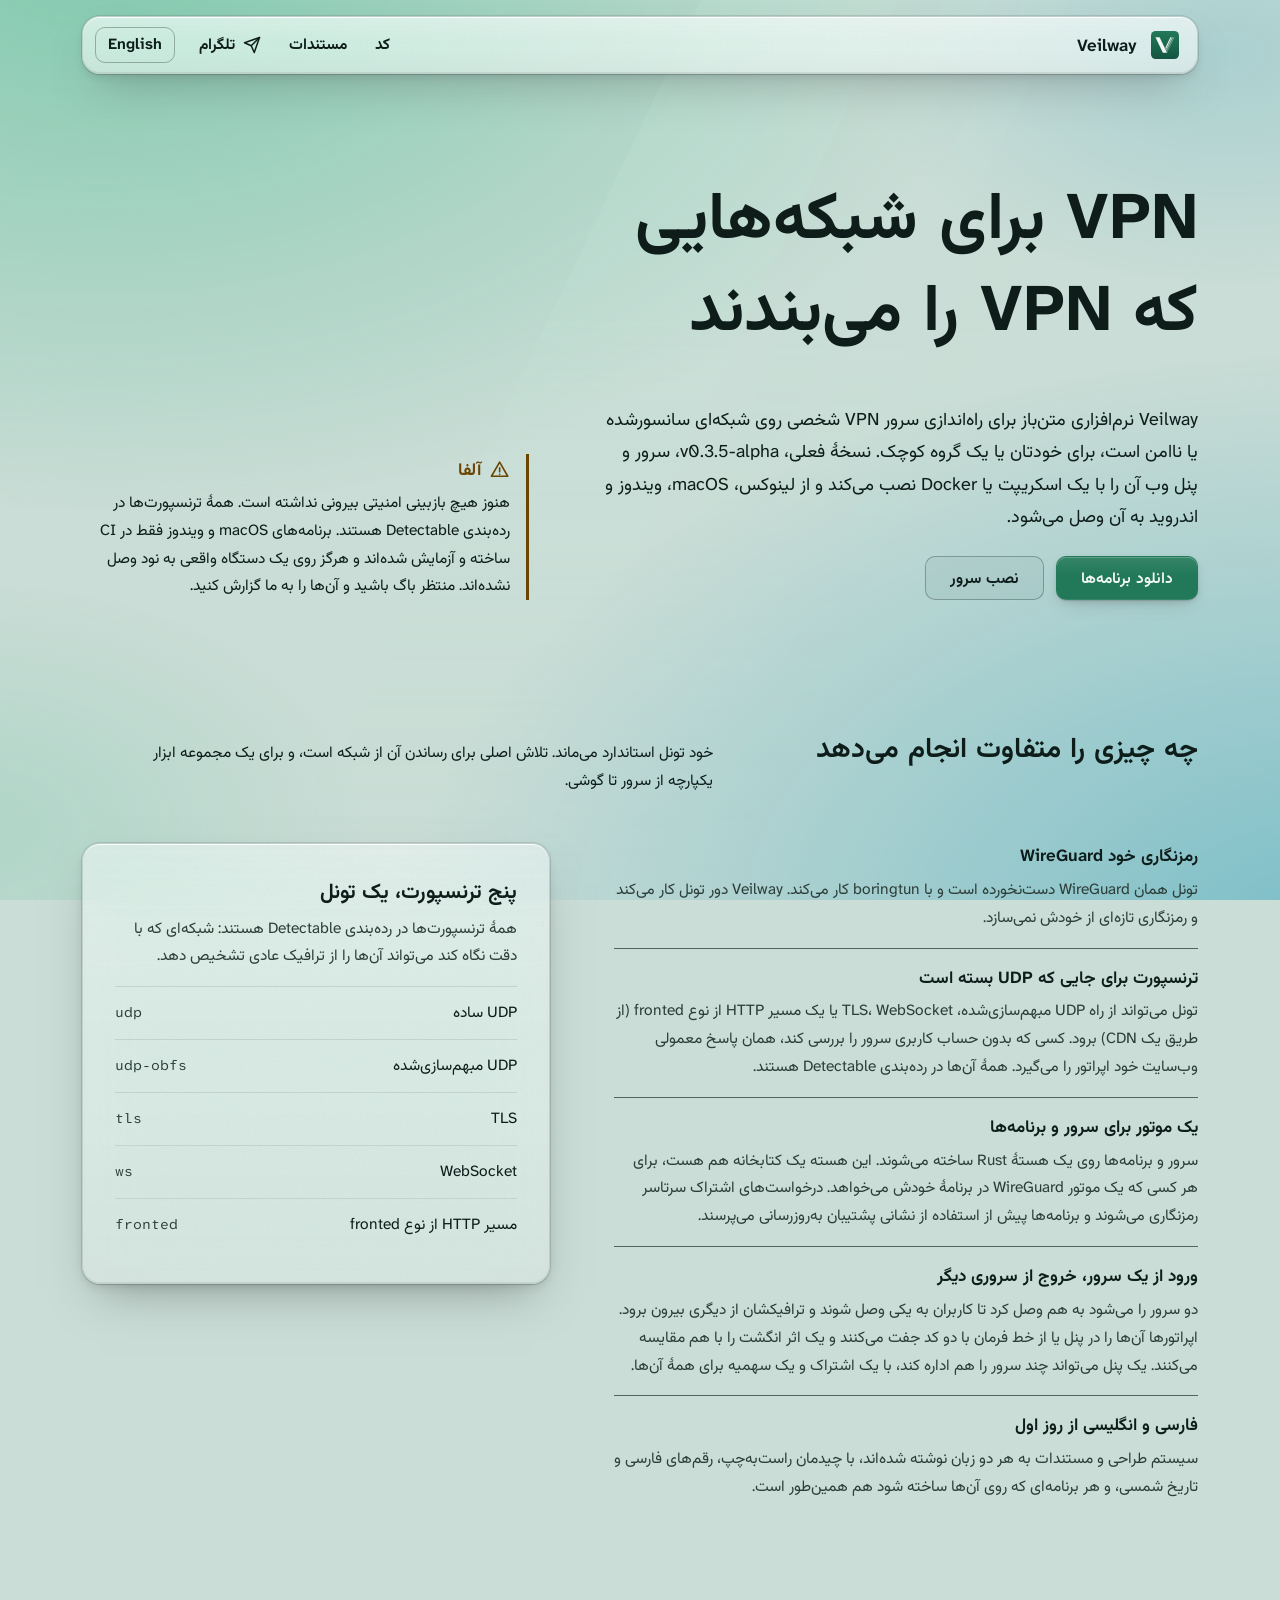
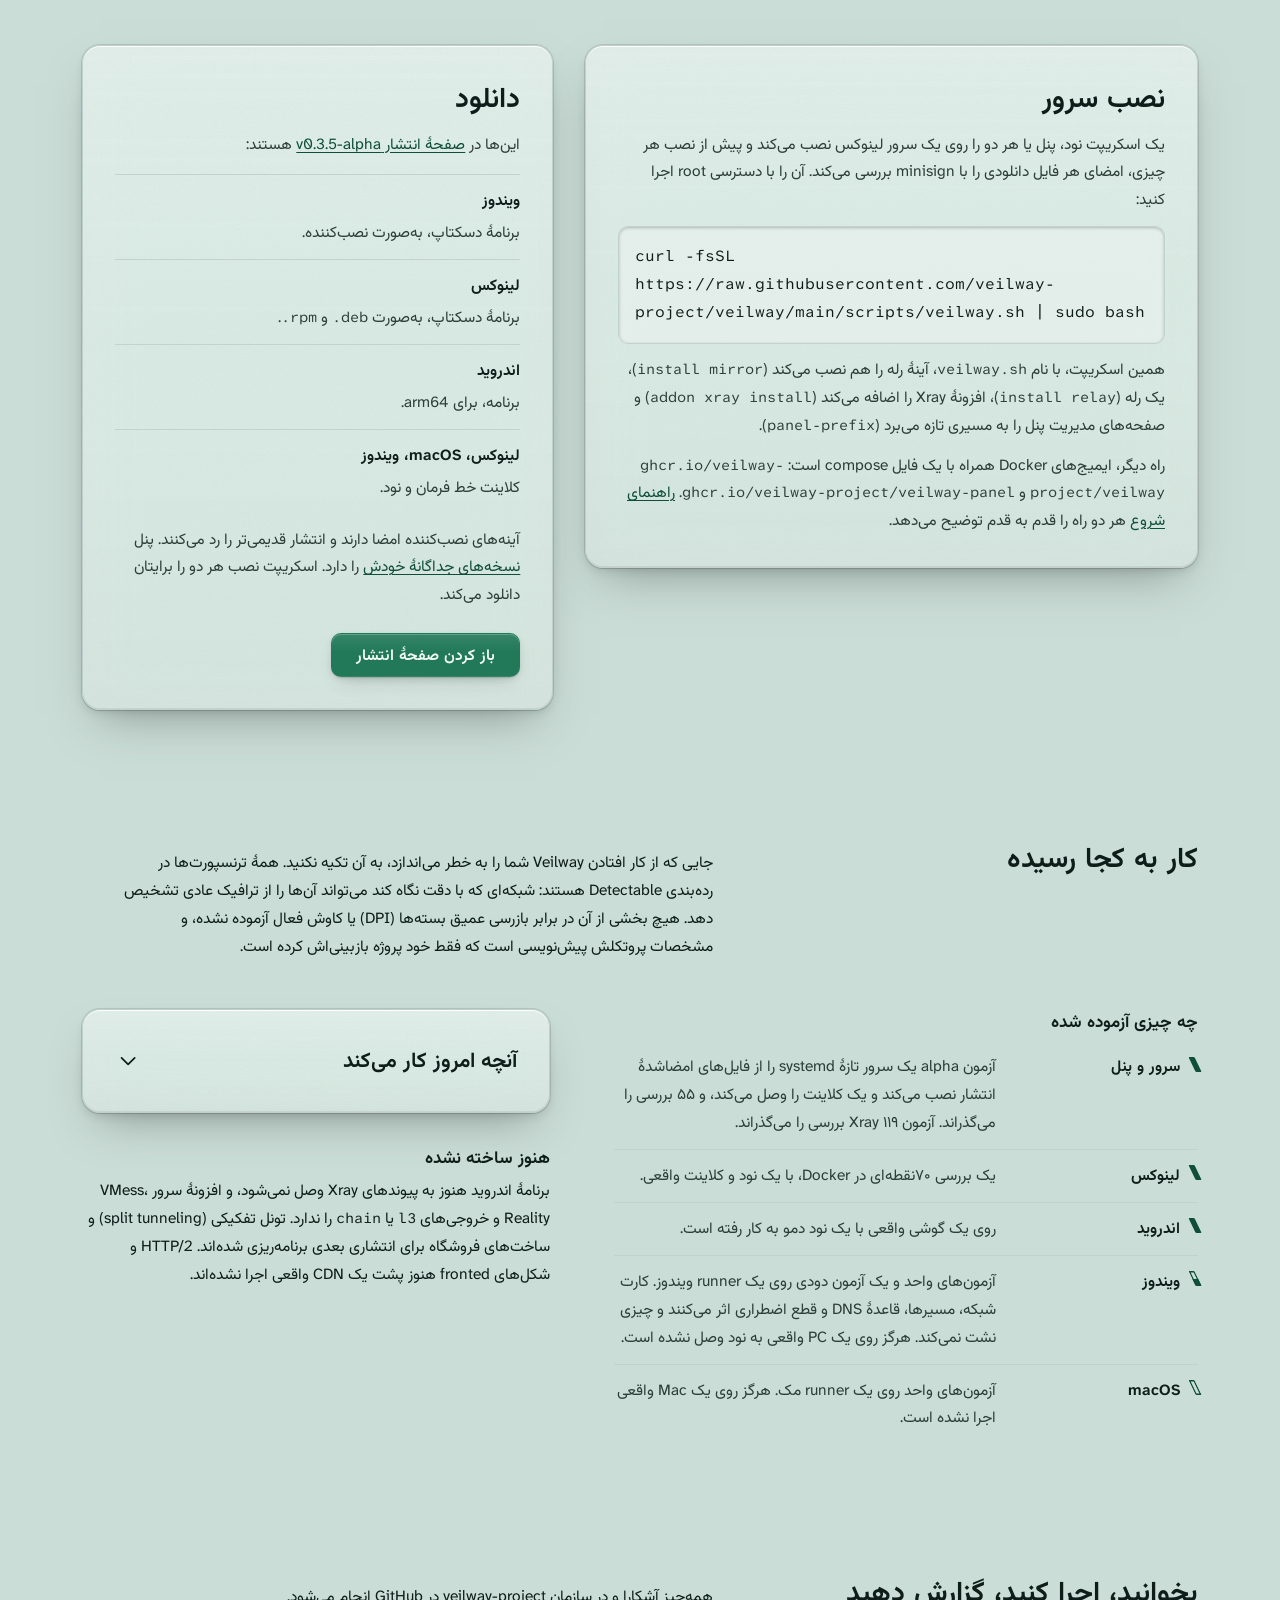
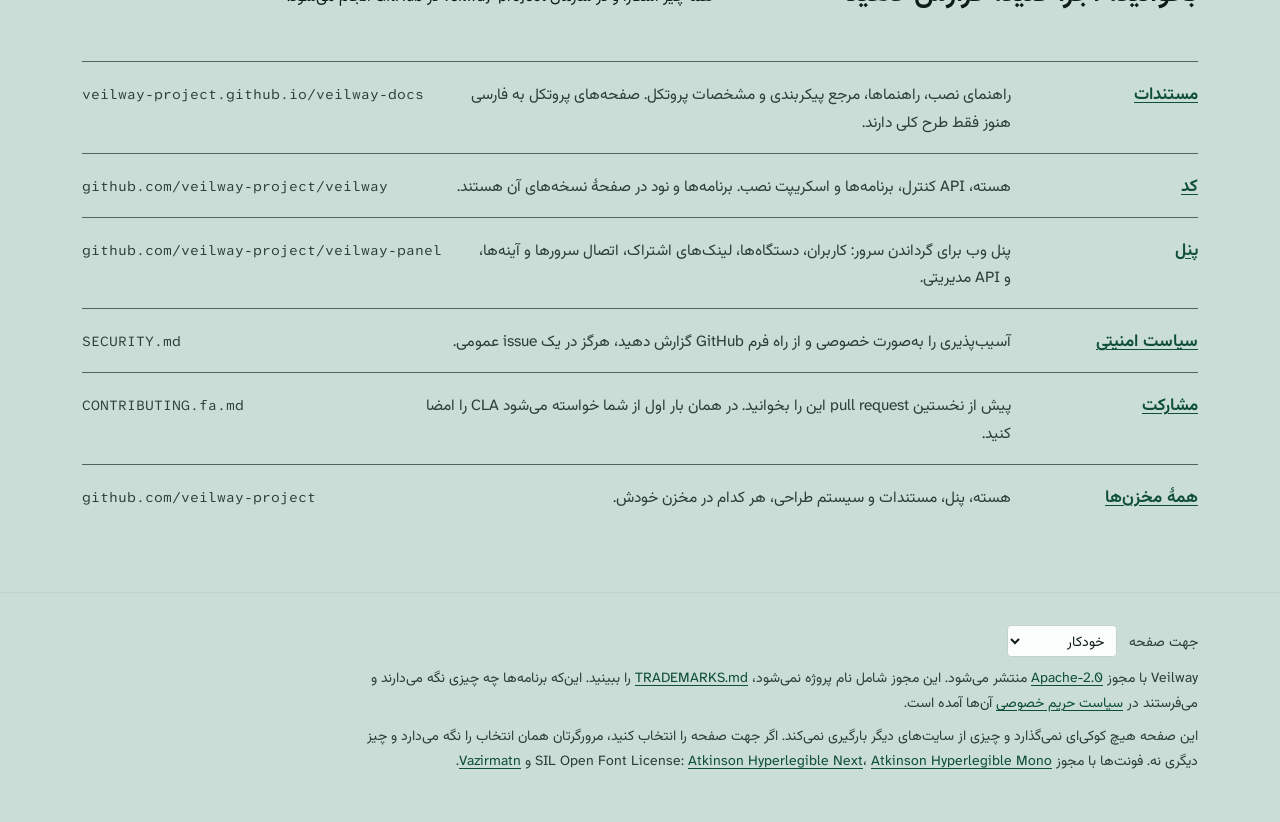
==== fa/index.html @ d190c3e4 "v0.3.5-alpha on both pages Co-Authored-By: Claude <noreply@anthropic.com>" ====
<!doctype html>
<html lang="fa" dir="rtl">
<head>
<meta charset="utf-8">
<meta name="viewport" content="width=device-width, initial-scale=1">
<meta http-equiv="Content-Security-Policy" content="default-src 'none'; style-src 'self'; font-src 'self'; img-src 'self' data:; base-uri 'none'; form-action 'none'; script-src 'self'">
<meta name="referrer" content="no-referrer">
<title>Veilway</title>
<meta name="description" content="Veilway نرم‌افزاری متن‌باز برای راه‌اندازی سرور VPN شخصی روی شبکه‌های سانسورشده یا ناامن است. نسخهٔ آلفا یک سرور را با پنل وبش راه می‌اندازد و از لینوکس، macOS، ویندوز و اندروید به آن وصل می‌شود. با مجوز Apache-2.0.">
<meta name="color-scheme" content="dark light">
<link rel="icon" href="../img/icon.svg" type="image/svg+xml">
<link rel="apple-touch-icon" href="../img/apple-touch-icon.png">
<link rel="canonical" href="https://veilway-project.github.io/fa/">
<link rel="alternate" hreflang="en" href="https://veilway-project.github.io/">
<link rel="alternate" hreflang="fa" href="https://veilway-project.github.io/fa/">
<link rel="alternate" hreflang="x-default" href="https://veilway-project.github.io/">
<meta name="theme-color" content="#091c22" media="(prefers-color-scheme: dark)">
<meta name="theme-color" content="#caddd6" media="(prefers-color-scheme: light)">
<meta property="og:type" content="website">
<meta property="og:site_name" content="Veilway">
<meta property="og:title" content="Veilway: VPN برای شبکه‌هایی که VPN را می‌بندند">
<meta property="og:description" content="Veilway نرم‌افزاری متن‌باز برای راه‌اندازی سرور VPN شخصی روی شبکه‌ای سانسورشده یا ناامن است، برای خودتان یا یک گروه کوچک.">
<meta property="og:url" content="https://veilway-project.github.io/fa/">
<meta property="og:image" content="https://veilway-project.github.io/img/preview-fa-2026-10-15-alpha.png">
<meta property="og:image:type" content="image/png">
<meta property="og:image:width" content="1200">
<meta property="og:image:height" content="630">
<meta property="og:image:alt" content="نشان Veilway بالای عبارت «VPN برای شبکه‌هایی که VPN را می‌بندند» و ردیفی از نه خط مایل که هفت‌تای آن پر است">
<meta property="og:locale" content="fa_IR">
<meta property="og:locale:alternate" content="en_US">
<meta name="twitter:card" content="summary_large_image">
<meta name="twitter:title" content="Veilway: VPN برای شبکه‌هایی که VPN را می‌بندند">
<meta name="twitter:description" content="Veilway نرم‌افزاری متن‌باز برای راه‌اندازی سرور VPN شخصی روی شبکه‌ای سانسورشده یا ناامن است، برای خودتان یا یک گروه کوچک.">
<meta name="twitter:image" content="https://veilway-project.github.io/img/preview-fa-2026-10-15-alpha.png">
<meta name="twitter:image:alt" content="نشان Veilway بالای عبارت «VPN برای شبکه‌هایی که VPN را می‌بندند» و ردیفی از نه خط مایل که هفت‌تای آن پر است">
<link rel="preload" href="../fonts/vazirmatn-arabic-wght-normal.woff2" as="font" type="font/woff2" crossorigin>
<link rel="stylesheet" href="../site.css">
<script src="../dir.js"></script>
</head>
<body class="vw-root vw-backdrop" data-fixed>
<a class="skip" href="#main">رفتن به محتوا</a>
<header class="wrap head">
	<div class="top vw-glass" data-layer="chrome">
		<a class="brand" href="./"><img src="../img/icon.svg" alt="" width="32" height="32">Veilway</a>
		<nav aria-label="سایت">
			<ul>
				<li class="code-link"><a href="https://github.com/veilway-project/veilway">کد</a></li>
				<li><a href="https://veilway-project.github.io/veilway-docs/fa/">مستندات</a></li>
				<li><a class="tg" href="https://t.me/VeilwayGroup"><svg aria-hidden="true" width="18" height="18" viewBox="0 0 24 24" fill="none" stroke="currentColor" stroke-width="2" stroke-linecap="round" stroke-linejoin="round"><path d="M22 2 11 13"/><path d="M22 2 15 22l-4-9-9-4z"/></svg><span>تلگرام</span></a></li>
				<li><a class="lang" href="../" hreflang="en" lang="en">English</a></li>
			</ul>
		</nav>
	</div>
</header>
<main id="main">
	<section class="wrap hero" aria-labelledby="title">
		<h1 id="title">VPN برای شبکه‌هایی که VPN را می‌بندند</h1>
		<div class="hero-body">
			<div>
				<p class="lede">Veilway نرم‌افزاری متن‌باز برای راه‌اندازی سرور VPN شخصی روی شبکه‌ای سانسورشده یا ناامن است، برای خودتان یا یک گروه کوچک. نسخهٔ فعلی، <bdi dir="ltr">v0.3.5-alpha</bdi>، سرور و پنل وب آن را با یک اسکریپت یا Docker نصب می‌کند و از لینوکس، macOS، ویندوز و اندروید به آن وصل می‌شود.</p>
				<div class="actions">
					<a class="vw-button" data-variant="primary" href="#apps">دانلود برنامه‌ها</a>
					<a class="vw-button" href="#install">نصب سرور</a>
				</div>
			</div>
			<p class="caveat" role="note"><strong><svg class="vw-icon" viewBox="0 0 24 24" aria-hidden="true"><path d="M12 3.5 2.8 19.5h18.4z"/><path d="M12 10v4.5"/><path d="M12 17.2v.1"/></svg>آلفا</strong>هنوز هیچ بازبینی امنیتی بیرونی نداشته است. همهٔ ترنسپورت‌ها در رده‌بندی Detectable هستند. برنامه‌های macOS و ویندوز فقط در CI ساخته و آزمایش شده‌اند و هرگز روی یک دستگاه واقعی به نود وصل نشده‌اند. منتظر باگ باشید و آن‌ها را به ما گزارش کنید.</p>
		</div>
	</section>
	<section class="section" aria-labelledby="different">
		<div class="wrap">
			<div class="intro">
				<h2 id="different">چه چیزی را متفاوت انجام می‌دهد</h2>
				<p>خود تونل استاندارد می‌ماند. تلاش اصلی برای رساندن آن از شبکه است، و برای یک مجموعه ابزار یکپارچه از سرور تا گوشی.</p>
			</div>
			<div class="diff">
				<ul class="points">
					<li>
						<h3>رمزنگاری خود WireGuard</h3>
						<p>تونل همان WireGuard دست‌نخورده است و با boringtun کار می‌کند. Veilway دور تونل کار می‌کند و رمزنگاری تازه‌ای از خودش نمی‌سازد.</p>
					</li>
					<li>
						<h3>ترنسپورت برای جایی که UDP بسته است</h3>
						<p>تونل می‌تواند از راه UDP مبهم‌سازی‌شده، TLS، WebSocket یا یک مسیر HTTP از نوع fronted (از طریق یک CDN) برود. کسی که بدون حساب کاربری سرور را بررسی کند، همان پاسخ معمولی وب‌سایت خود اپراتور را می‌گیرد. همهٔ آن‌ها در رده‌بندی Detectable هستند.</p>
					</li>
					<li>
						<h3>یک موتور برای سرور و برنامه‌ها</h3>
						<p>سرور و برنامه‌ها روی یک هستهٔ Rust ساخته می‌شوند. این هسته یک کتابخانه هم هست، برای هر کسی که یک موتور WireGuard در برنامهٔ خودش می‌خواهد. درخواست‌های اشتراک سرتاسر رمزنگاری می‌شوند و برنامه‌ها پیش از استفاده از نشانی پشتیبان به‌روزرسانی می‌پرسند.</p>
					</li>
					<li>
						<h3>ورود از یک سرور، خروج از سروری دیگر</h3>
						<p>دو سرور را می‌شود به هم وصل کرد تا کاربران به یکی وصل شوند و ترافیکشان از دیگری بیرون برود. اپراتورها آن‌ها را در پنل یا از خط فرمان با دو کد جفت می‌کنند و یک اثر انگشت را با هم مقایسه می‌کنند. یک پنل می‌تواند چند سرور را هم اداره کند، با یک اشتراک و یک سهمیه برای همهٔ آن‌ها.</p>
					</li>
					<li>
						<h3>فارسی و انگلیسی از روز اول</h3>
						<p>سیستم طراحی و مستندات به هر دو زبان نوشته شده‌اند، با چیدمان راست‌به‌چپ، رقم‌های فارسی و تاریخ شمسی، و هر برنامه‌ای که روی آن‌ها ساخته شود هم همین‌طور است.</p>
					</li>
				</ul>
				<div class="sheet vw-glass">
					<h3>پنج ترنسپورت، یک تونل</h3>
					<p>همهٔ ترنسپورت‌ها در رده‌بندی Detectable هستند: شبکه‌ای که با دقت نگاه کند می‌تواند آن‌ها را از ترافیک عادی تشخیص دهد.</p>
					<ul class="transports">
						<li><span>UDP ساده</span><span class="vw-code">udp</span></li>
						<li><span>UDP مبهم‌سازی‌شده</span><span class="vw-code">udp-obfs</span></li>
						<li><span>TLS</span><span class="vw-code">tls</span></li>
						<li><span>WebSocket</span><span class="vw-code">ws</span></li>
						<li><span>مسیر HTTP از نوع fronted</span><span class="vw-code">fronted</span></li>
					</ul>
				</div>
			</div>
		</div>
	</section>
	<section class="section" aria-label="دو راه برای شروع">
		<div class="wrap ways">
			<div class="sheet vw-glass" id="install">
				<h2>نصب سرور</h2>
				<p>یک اسکریپت نود، پنل یا هر دو را روی یک سرور لینوکس نصب می‌کند و پیش از نصب هر چیزی، امضای هر فایل دانلودی را با minisign بررسی می‌کند. آن را با دسترسی root اجرا کنید:</p>
					<div class="cmd vw-well"><code class="vw-code">curl -fsSL https://raw.githubusercontent.com/veilway-project/veilway/main/scripts/veilway.sh | sudo bash</code></div>
				<p>همین اسکریپت، با نام <bdi dir="ltr"><code class="vw-code">veilway.sh</code></bdi>، آینهٔ رله را هم نصب می‌کند (<bdi dir="ltr"><code class="vw-code">install mirror</code></bdi>)، یک رله (<bdi dir="ltr"><code class="vw-code">install relay</code></bdi>)، افزونهٔ Xray را اضافه می‌کند (<bdi dir="ltr"><code class="vw-code">addon xray install</code></bdi>) و صفحه‌های مدیریت پنل را به مسیری تازه می‌برد (<bdi dir="ltr"><code class="vw-code">panel-prefix</code></bdi>).</p>
					<p>راه دیگر، ایمیج‌های Docker همراه با یک فایل compose است: <code class="vw-code">ghcr.io/veilway-project/veilway</code> و <code class="vw-code">ghcr.io/veilway-project/veilway-panel</code>. <a href="https://veilway-project.github.io/veilway-docs/fa/getting-started/">راهنمای شروع</a> هر دو راه را قدم به قدم توضیح می‌دهد.</p>
			</div>
			<div class="sheet vw-glass" id="apps">
				<h2>دانلود</h2>
				<p>این‌ها در <a href="https://github.com/veilway-project/veilway/releases/tag/v0.3.5-alpha">صفحهٔ انتشار v0.3.5-alpha</a> هستند:</p>
				<dl class="rows">
					<div><dt>ویندوز</dt><dd>برنامهٔ دسکتاپ، به‌صورت نصب‌کننده.</dd></div>
					<div><dt>لینوکس</dt><dd>برنامهٔ دسکتاپ، به‌صورت <code class="vw-code">.deb</code> و <code class="vw-code">.rpm</code>.</dd></div>
					<div><dt>اندروید</dt><dd>برنامه، برای arm64.</dd></div>
					<div><dt>لینوکس، macOS، ویندوز</dt><dd>کلاینت خط فرمان و نود.</dd></div>
				</dl>
				<p>آینه‌های نصب‌کننده امضا دارند و انتشار قدیمی‌تر را رد می‌کنند. پنل <a href="https://github.com/veilway-project/veilway-panel/releases">نسخه‌های جداگانهٔ خودش</a> را دارد. اسکریپت نصب هر دو را برایتان دانلود می‌کند.</p>
				<div class="actions"><a class="vw-button" data-variant="primary" href="https://github.com/veilway-project/veilway/releases/tag/v0.3.5-alpha">باز کردن صفحهٔ انتشار</a></div>
			</div>
		</div>
	</section>
	<section class="section" aria-labelledby="status">
		<div class="wrap">
			<div class="intro">
				<h2 id="status">کار به کجا رسیده</h2>
				<p>جایی که از کار افتادن Veilway شما را به خطر می‌اندازد، به آن تکیه نکنید. همهٔ ترنسپورت‌ها در رده‌بندی Detectable هستند: شبکه‌ای که با دقت نگاه کند می‌تواند آن‌ها را از ترافیک عادی تشخیص دهد. هیچ بخشی از آن در برابر بازرسی عمیق بسته‌ها (DPI) یا کاوش فعال آزموده نشده، و مشخصات پروتکلش پیش‌نویسی است که فقط خود پروژه بازبینی‌اش کرده است.</p>
			</div>
			<div class="stand">
				<div>
					<h3>چه چیزی آزموده شده</h3>
					<dl class="rows wide">
						<div class="state"><dt><span class="mark" aria-hidden="true"></span>سرور و پنل</dt><dd>آزمون alpha یک سرور تازهٔ systemd را از فایل‌های امضاشدهٔ انتشار نصب می‌کند و یک کلاینت را وصل می‌کند، و ۵۵ بررسی را می‌گذراند. آزمون Xray ۱۱۹ بررسی را می‌گذراند.</dd></div>
						<div class="state"><dt><span class="mark" aria-hidden="true"></span>لینوکس</dt><dd>یک بررسی ۷۰‌نقطه‌ای در Docker، با یک نود و کلاینت واقعی.</dd></div>
						<div class="state"><dt><span class="mark" aria-hidden="true"></span>اندروید</dt><dd>روی یک گوشی واقعی با یک نود دمو به کار رفته است.</dd></div>
						<div class="state" data-state="half"><dt><span class="mark" aria-hidden="true"></span>ویندوز</dt><dd>آزمون‌های واحد و یک آزمون دودی روی یک runner ویندوز. کارت شبکه، مسیرها، قاعدهٔ DNS و قطع اضطراری اثر می‌کنند و چیزی نشت نمی‌کند. هرگز روی یک PC واقعی به نود وصل نشده است.</dd></div>
						<div class="state" data-state="none"><dt><span class="mark" aria-hidden="true"></span>macOS</dt><dd>آزمون‌های واحد روی یک runner مک. هرگز روی یک Mac واقعی اجرا نشده است.</dd></div>
					</dl>
				</div>
				<div>
					<details class="sheet vw-glass">
						<summary>آنچه امروز کار می‌کند<svg class="vw-icon" viewBox="0 0 24 24" aria-hidden="true"><path d="m6 9 6 6 6-6"/></svg></summary>
						<ul class="done-list">
						<li>سروری که WireGuard را برای کاربران زیادی روی پنج ترنسپورت اجرا می‌کند: UDP ساده، UDP مبهم‌سازی‌شده، TLS، WebSocket و یک مسیر HTTP از نوع fronted. کلاینت روی TLS، WebSocket و fronted مثل Chrome با HTTP/2 حرف می‌زند و نود آن را وقتی می‌دهد که <bdi dir="ltr"><code class="vw-code">http2</code></bdi> را روشن کنید. WebSocket و fronted پشت وب‌سرور خودتان کار می‌کنند و پنل برای شکل‌های مسیر fronted پیش‌تنظیم دارد. قانون‌های مسیریابی، سهمیهٔ مصرف و بارگذاری دوبارهٔ پیکربندی بدون راه‌اندازی دوباره را دارد. کسی که بدون حساب کاربری سرور را کاوش کند، وب‌سایت خود اپراتور را می‌بیند.</li>
						<li>یک پنل وب به فارسی و انگلیسی: ورود مدیر با گذرواژه و کد یک‌بارمصرف، کاربران، دستگاه‌ها و گروه‌ها، لینک‌های اشتراک و کد QR، ورودی‌ها، خروجی‌ها (یک خروجی پیش‌فرض و خروجی جدا برای هر کاربر)، مسیریابی، راه‌اندازی هدایت‌شده برای نود ورودی و تونل معکوس، رله‌ها، تاریخچهٔ ترافیک، DNS و گزارش‌ها، اعلان برای همهٔ دستگاه‌ها، چند مدیر، پشتیبان‌گیری و بازیابی، یک دکمهٔ به‌روزرسانی، و یک API مدیریتی با توکن. پنل فقط روی loopback گوش می‌دهد و TLS را وب‌سرور جلوی آن فراهم می‌کند.</li>
						<li>اشتراک‌هایی که در راه خصوصی می‌مانند: درخواست و پاسخ سرتاسر رمزنگاری می‌شوند (کلیدهای Oblivious HTTP روی HPKE)، پس آینهٔ رله چیزی از آن‌ها نمی‌بیند. لینک، کلید دروازهٔ سرور را دارد. نقطه‌های پایانی نام‌دار در <bdi dir="ltr"><code class="vw-code">sub_path/&lt;name&gt;</code></bdi> در دسترس‌اند و برای هر کاربر و هر گروه تعیین می‌شوند. آینه‌های ایستا و آینه‌های رله نشانی پشتیبان به‌روزرسانی‌اند و برنامه پیش از استفاده از آن‌ها می‌پرسد. اشتراک را می‌شود با یک فایل <bdi dir="ltr"><code class="vw-code">.vwsealed</code></bdi> با گذرواژه هم فرستاد.</li>
						<li>برنامه‌های دسکتاپ برای لینوکس، macOS و ویندوز، به فارسی و انگلیسی. اشتراک را با لینک، فایل یا تصویر QR وارد می‌کنند، پیش از هر کار پرخطر به زبان ساده می‌پرسند، با یک دکمه وصل می‌شوند، و سرعت لحظه‌ای، مصرف، خروجی و جزئیات اتصال را نشان می‌دهند. «اشتراک‌گذاری» فقط لینک را می‌فرستد و هرگز کلیدهای دستگاه را نمی‌فرستد. اگر تونل از کار بیفتد، قطع اضطراری ترافیک را می‌بندد، و برنامه خودش را به‌روز می‌کند.</li>
						<li>یک برنامهٔ اندروید (arm64) روی همان موتور، با همان صفحه‌ها به هر دو زبان و به‌روزرسان خودش. هنوز نمی‌تواند کد QR را با دوربین بخواند.</li>
						<li>اتصال دو سرور به هم، با کدهایی که هر دو اپراتور با هم مقایسه می‌کنند. یک نود می‌تواند یک پورت TCP یا UDP را از راه یک پیوند جلو ببرد، با محدودیت برای هر مبدأ. رله را می‌شود برای هر کاربر و هر گروه تعیین کرد.</li>
						<li>بسته‌های آفلاین: یک فایل امضاشده با به‌روزرسانی برنامه، سندهای اشتراک و اطلاعیه‌ها، که با <bdi dir="ltr"><code class="vw-code">veilway bundle make</code></bdi> ساخته و با <bdi dir="ltr"><code class="vw-code">veilway bundle inspect</code></bdi> بررسی می‌شود. برنامه‌های دسکتاپ و اندروید محتوای آن را نشان می‌دهند و بدون ضربهٔ کاربر چیزی اعمال نمی‌شود.</li>
						<li>پیوندهای Xray در برنامهٔ دسکتاپ روی لینوکس، macOS و ویندوز (vless، vmess، trojan و ss). افزونه به درخواست و از یک انتشار پین‌شده نصب می‌شود، و این پروفایل‌ها «فقط TCP و UDP» نشان داده می‌شوند.</li>
						<li>حالت سایت قرضی، قابلیتی آلفا که به‌طور پیش‌فرض خاموش است: اتصالی که خودش را اثبات نکند، بایت به بایت به یک وب‌سایت واقعی منتقل می‌شود. پنل آن را تنظیم می‌کند و برنامه‌ها فقط بعد از روشن کردن «روش‌های انتقال آلفا» از آن استفاده می‌کنند. فقط خود پروژه آن را بازبینی کرده و در رده Detectable است.</li>
						<li>یک افزونهٔ اختیاری Xray که به‌طور پیش‌فرض خاموش است: نود نسخهٔ رسمی Xray را به‌عنوان فرایند فرزند اجرا می‌کند تا برنامه‌های استاندارد با VLESS و Trojan روی TLS یا با Shadowsocks، روی TCP و UDP، وصل شوند. ترافیک آن‌ها در همان سهمیه‌ها حساب می‌شود و از همان قانون‌ها پیروی می‌کند. Veilway پروژه‌ای جداست و این افزونه جایگزین Xray نیست.</li>
					</ul>
					</details>
					<div class="not-built">
						<h3>هنوز ساخته نشده</h3>
						<p>برنامهٔ اندروید هنوز به پیوندهای Xray وصل نمی‌شود، و افزونهٔ سرور VMess، Reality و خروجی‌های <bdi dir="ltr"><code class="vw-code">l3</code></bdi> یا <bdi dir="ltr"><code class="vw-code">chain</code></bdi> را ندارد. تونل تفکیکی (split tunneling) و ساخت‌های فروشگاه برای انتشاری بعدی برنامه‌ریزی شده‌اند. HTTP/2 و شکل‌های fronted هنوز پشت یک CDN واقعی اجرا نشده‌اند.</p>
					</div>
				</div>
			</div>
		</div>
	</section>
	<section class="section" aria-labelledby="involved">
		<div class="wrap">
			<div class="intro">
				<h2 id="involved">بخوانید، اجرا کنید، گزارش دهید</h2>
				<p>همه‌چیز آشکارا و در سازمان veilway-project در GitHub انجام می‌شود.</p>
			</div>
			<ul class="links">
		<li>
			<a href="https://veilway-project.github.io/veilway-docs/fa/">مستندات</a>
			<p>راهنمای نصب، راهنماها، مرجع پیکربندی و مشخصات پروتکل. صفحه‌های پروتکل به فارسی هنوز فقط طرح کلی دارند.</p>
			<span class="vw-code">veilway-project.github.io/<wbr>veilway-docs</span>
		</li>
		<li>
			<a href="https://github.com/veilway-project/veilway">کد</a>
			<p>هسته، API کنترل، برنامه‌ها و اسکریپت نصب. برنامه‌ها و نود در صفحهٔ نسخه‌های آن هستند.</p>
			<span class="vw-code">github.com/veilway-project/veilway</span>
		</li>
		<li>
			<a href="https://github.com/veilway-project/veilway-panel">پنل</a>
			<p>پنل وب برای گرداندن سرور: کاربران، دستگاه‌ها، لینک‌های اشتراک، اتصال سرورها و آینه‌ها، و API مدیریتی.</p>
			<span class="vw-code">github.com/veilway-project/<wbr>veilway-panel</span>
		</li>
		<li>
			<a href="https://github.com/veilway-project/veilway/blob/main/SECURITY.md">سیاست امنیتی</a>
			<p>آسیب‌پذیری را به‌صورت خصوصی و از راه فرم GitHub گزارش دهید، هرگز در یک issue عمومی.</p>
			<span class="vw-code">SECURITY.md</span>
		</li>
		<li>
			<a href="https://github.com/veilway-project/veilway/blob/main/CONTRIBUTING.fa.md">مشارکت</a>
			<p>پیش از نخستین pull request این را بخوانید. در همان بار اول از شما خواسته می‌شود CLA را امضا کنید.</p>
			<span class="vw-code">CONTRIBUTING.fa.md</span>
		</li>
		<li>
			<a href="https://github.com/veilway-project">همهٔ مخزن‌ها</a>
			<p>هسته، پنل، مستندات و سیستم طراحی، هر کدام در مخزن خودش.</p>
			<span class="vw-code">github.com/veilway-project</span>
		</li>
			</ul>
		</div>
	</section>
</main>
<footer class="foot">
	<div class="wrap">
		<p><label class="dir-pick">جهت صفحه <select id="dir-select"><option value="auto">خودکار</option><option value="ltr">چپ به راست</option><option value="rtl">راست به چپ</option></select></label></p>
		<p>Veilway با مجوز <a href="https://github.com/veilway-project/veilway/blob/main/LICENSE">Apache-2.0</a> منتشر می‌شود. این مجوز شامل نام پروژه نمی‌شود، <a href="https://github.com/veilway-project/veilway/blob/main/TRADEMARKS.md">TRADEMARKS.md</a> را ببینید. این‌که برنامه‌ها چه چیزی نگه می‌دارند و می‌فرستند در <a href="https://veilway-project.github.io/veilway-docs/fa/legal/app-privacy/">سیاست حریم خصوصی</a> آن‌ها آمده است.</p>
		<p>این صفحه هیچ کوکی‌ای نمی‌گذارد و چیزی از سایت‌های دیگر بارگیری نمی‌کند. اگر جهت صفحه را انتخاب کنید، مرورگرتان همان انتخاب را نگه می‌دارد و چیز دیگری نه. فونت‌ها با مجوز SIL Open Font License: <a href="../fonts/OFL-atkinson-hyperlegible-next.txt">Atkinson Hyperlegible Next</a>، <a href="../fonts/OFL-atkinson-hyperlegible-mono.txt">Atkinson Hyperlegible Mono</a> و <a href="../fonts/OFL-vazirmatn.txt">Vazirmatn</a>.</p>
	</div>
</footer>
</body>
</html>
---- site.css ----
/* Fonts, self-hosted. Licenses are next to the files (SIL Open Font License 1.1). Latin from Atkinson Hyperlegible, Persian from Vazirmatn. */
@font-face { font-family: "Atkinson Hyperlegible Next Variable"; font-style: normal; font-display: swap; font-weight: 200 800; src: url("fonts/atkinson-hyperlegible-next-latin-wght-normal.woff2") format("woff2-variations"); unicode-range: U+0000-00FF, U+0131, U+0152-0153, U+02BB-02BC, U+02C6, U+02DA, U+02DC, U+0304, U+0308, U+0329, U+2000-206F, U+20AC, U+2122, U+2191, U+2193, U+2212, U+2215, U+FEFF, U+FFFD; }
@font-face { font-family: "Atkinson Hyperlegible Mono Variable"; font-style: normal; font-display: swap; font-weight: 200 800; src: url("fonts/atkinson-hyperlegible-mono-latin-wght-normal.woff2") format("woff2-variations"); unicode-range: U+0000-00FF, U+0131, U+0152-0153, U+02BB-02BC, U+02C6, U+02DA, U+02DC, U+0304, U+0308, U+0329, U+2000-206F, U+20AC, U+2122, U+2191, U+2193, U+2212, U+2215, U+FEFF, U+FFFD; }
@font-face { font-family: "Vazirmatn Variable"; font-style: normal; font-display: swap; font-weight: 100 900; src: url("fonts/vazirmatn-arabic-wght-normal.woff2") format("woff2-variations"); unicode-range: U+0600-06FF, U+0750-077F, U+0870-088E, U+0890-0891, U+0897-08E1, U+08E3-08FF, U+200C-200E, U+2010-2011, U+204F, U+2E41, U+FB50-FDFF, U+FE70-FE74, U+FE76-FEFC; }
/* From the Veilway design system (veilway-ui, packages/ui/src/styles): tokens, both color schemes, the glass material and the base type. Keep in step with it by hand. */
/* Everything that is not a colour. Themes never touch this file: a theme only replaces the --c-* and --glass-* values in colors.css. */
:root {
	/* Latin letters and digits resolve to Atkinson Hyperlegible, Persian to Vazirmatn, in one stack for both languages, so mixed lines (a Persian label next to an address) look the same everywhere. */
	--font-sans: "Atkinson Hyperlegible Next Variable", "Vazirmatn Variable", system-ui, sans-serif;
	--font-mono: "Atkinson Hyperlegible Mono Variable", "Vazirmatn Variable", ui-monospace, monospace;
	--text-1: 0.75rem;
	--text-2: 0.8125rem;
	--text-3: 0.9375rem;
	--text-4: 1.0625rem;
	--text-5: 1.3125rem;
	--text-6: 1.75rem;
	--text-7: 2.5rem;
	--leading: 1.5;
	--leading-tight: 1.2;
	--weight-regular: 400;
	--weight-strong: 620;
	--weight-display: 680;
	--tracking-display: -0.018em;
	--s-1: 4px;
	--s-2: 8px;
	--s-3: 12px;
	--s-4: 16px;
	--s-5: 24px;
	--s-6: 32px;
	--s-7: 48px;
	--s-8: 64px;
	/* Three radii, nested: a control inside a surface inside a window. Nothing is ever fully rounded. */
	--r-1: 4px;
	--r-2: 10px;
	--r-3: 18px;
	--control-h: 36px;
	--dur-1: 110ms;
	--dur-2: 180ms;
	--dur-3: 280ms;
	/* The one slow duration: the light behind the glass coming up or going down with the connection. */
	--dur-4: 620ms;
	--ease: cubic-bezier(0.2, 0.7, 0.2, 1);
	/* The slant of the stroke in the app icon, used for the backdrop bands, the selected mark in navigation and the connect key. */
	--slant: 25.6deg;
}
/* Persian has no capitals to lean on and taller marks above and below the line: one step larger at small sizes, more leading, never any tracking. */
:lang(fa) {
	--text-1: 0.8125rem;
	--text-2: 0.875rem;
	--text-3: 0.96875rem;
	--leading: 1.8;
	--leading-tight: 1.45;
	--weight-strong: 650;
	--weight-display: 700;
	--tracking-display: 0;
}
@media (pointer: coarse) {
	:root { --control-h: 44px; }
}
:root, [data-scheme] {
	--shadow-ink: color-mix(in srgb, var(--c-bg) var(--shadow-ink-bg), black);
	/* One light from above, in three parts: a crisp contact line, a short mid shadow and a wide ambient one that grows with the height of the layer. */
	--shadow-1: 0 1px 1px color-mix(in srgb, var(--shadow-ink) 18%, transparent), 0 2px 6px -1px color-mix(in srgb, var(--shadow-ink) 20%, transparent), 0 10px 20px -10px color-mix(in srgb, var(--shadow-ink) 32%, transparent);
	--shadow-2: 0 1px 1px color-mix(in srgb, var(--shadow-ink) 18%, transparent), 0 4px 10px -2px color-mix(in srgb, var(--shadow-ink) 20%, transparent), 0 22px 44px -18px color-mix(in srgb, var(--shadow-ink) 50%, transparent);
	--shadow-3: 0 1px 2px color-mix(in srgb, var(--shadow-ink) 20%, transparent), 0 8px 20px -6px color-mix(in srgb, var(--shadow-ink) 26%, transparent), 0 32px 64px -20px color-mix(in srgb, var(--shadow-ink) 64%, transparent);
	--shadow-4: 0 2px 4px color-mix(in srgb, var(--shadow-ink) 22%, transparent), 0 12px 28px -8px color-mix(in srgb, var(--shadow-ink) 30%, transparent), 0 52px 110px -24px color-mix(in srgb, var(--shadow-ink) 80%, transparent);
	--wash-info: color-mix(in srgb, var(--c-info) var(--wash-strength), var(--c-surface));
	--wash-success: color-mix(in srgb, var(--c-success) var(--wash-strength), var(--c-surface));
	--wash-warning: color-mix(in srgb, var(--c-warning) var(--wash-strength), var(--c-surface));
	--wash-danger: color-mix(in srgb, var(--c-danger) var(--wash-strength), var(--c-surface));
	/* Hover and pressed fills. They sit under primary text only, which has contrast to spare. */
	--hover: color-mix(in srgb, var(--c-text) 7%, transparent);
	--pressed: color-mix(in srgb, var(--c-text) 12%, transparent);
}
@media (prefers-reduced-motion: reduce) {
	:root:not([data-motion="full"]) { --dur-1: 0.01ms; --dur-2: 0.01ms; --dur-3: 0.01ms; --dur-4: 0.01ms; }
}
[data-motion="reduced"] { --dur-1: 0.01ms; --dur-2: 0.01ms; --dur-3: 0.01ms; --dur-4: 0.01ms; }
:root {
	--wash-strength: 14%;
	--glow-1: 80%;
	--glow-2: 80%;
	--shaft: 20%;
	--shaft-white: 60%;
	--sheen: 6%;
	--shade: 5%;
	--well: 55%;
	--scrim: 50%;
	--shadow-ink-bg: 35%;
	--glass-saturate: 1.5;
}
:root, [data-scheme="dark"] {
	color-scheme: dark;
	--c-bg: #091c22;
	--c-field-1: #1a6652;
	--c-field-2: #283b88;
	--c-surface: #11282e;
	--c-sunken: #06161a;
	--c-text: #f0f7f4;
	--c-text-muted: #d3e2dd;
	--c-line: #274447;
	--c-line-strong: #a2bbb6;
	--c-accent: #22795a;
	--c-on-accent: #f1f8f4;
	--c-accent-ink: #9ae6c5;
	--c-info: #b7cbfc;
	--c-success: #9ae6c5;
	--c-warning: #f2cc78;
	--c-danger: #ffa086;
	--c-chart-1: #3ba87d;
	--c-chart-2: #6e8ce2;
	--c-focus: #c6d5ff;
	--glass-tint: 0.36;
	--glass-tint-float: 0.6;
	--glass-tint-thick: 0.76;
	--glass-blur: 28px;
}
@media (prefers-color-scheme: light) {
	:root:not([data-scheme]) {
		color-scheme: light;
		--c-bg: #caddd6;
		--c-field-1: #6fc4a4;
		--c-field-2: #67b6c4;
		--c-surface: #fbfdfc;
		--c-sunken: #edf3f0;
		--c-text: #0e1d1a;
		--c-text-muted: #2d3e39;
		--c-line: #c3d2cc;
		--c-line-strong: #50665f;
		--c-accent: #22795a;
		--c-on-accent: #f1f8f4;
		--c-accent-ink: #0f4e3a;
		--c-info: #244592;
		--c-success: #0f4e3a;
		--c-warning: #6b4400;
		--c-danger: #96221a;
		--c-chart-1: #1b8c63;
		--c-chart-2: #3b66c4;
		--c-focus: #244592;
		--glass-tint: 0.36;
		--glass-tint-float: 0.6;
		--glass-tint-thick: 0.76;
		--glass-blur: 28px;
	}
}
[data-scheme="light"] {
	color-scheme: light;
	--c-bg: #caddd6;
	--c-field-1: #6fc4a4;
	--c-field-2: #67b6c4;
	--c-surface: #fbfdfc;
	--c-sunken: #edf3f0;
	--c-text: #0e1d1a;
	--c-text-muted: #2d3e39;
	--c-line: #c3d2cc;
	--c-line-strong: #50665f;
	--c-accent: #22795a;
	--c-on-accent: #f1f8f4;
	--c-accent-ink: #0f4e3a;
	--c-info: #244592;
	--c-success: #0f4e3a;
	--c-warning: #6b4400;
	--c-danger: #96221a;
	--c-chart-1: #1b8c63;
	--c-chart-2: #3b66c4;
	--c-focus: #244592;
	--glass-tint: 0.36;
	--glass-tint-float: 0.6;
	--glass-tint-thick: 0.76;
	--glass-blur: 28px;
}
/* Liquid glass. A pane is a thin scrim of the theme's surface colour over a blurred, saturated copy of what is behind it, lit from above: a specular line on the top edge, a soft gradient down the surface, a darker lip at the bottom, a shadow underneath and a trace of grain against banding.
   The app paints its own backdrop, so a pane never sits over unknown content. src/theme/tokens.ts lists every colour that can be behind each kind of pane and test/contrast.test.ts fails when any text allowed on it drops under AA. The numbers the two share (--sheen, --shade, --well, --scrim, --glow-*, --shaft*) come from colors.css.
   Four layers, thinnest to thickest:
   sheet    rests on the backdrop and holds content. Nothing but the backdrop is ever behind it, so it can be the clearest.
   chrome   navigation and tooltips. Content scrolls under it, so it is denser and blurs wider.
   popover  menus and toasts. They can open over anything, the dimmed page included.
   dialog   the same density as a popover, the widest blur and the deepest shadow, over a scrim.
   A sheet inside a sheet does not blur again: glass is not stacked on glass. */
:root { --glass-on: 1; }
:root, [data-scheme], [data-material] {
	--glass-rim: light-dark(rgb(255 255 255 / 0.95), rgb(255 255 255 / 0.3));
	--glass-lip: light-dark(rgb(0 0 0 / 0.07), rgb(0 0 0 / 0.34));
	/* The edge of a pane of float glass is green. Here it is the accent, mixed into the border. */
	--glass-edge: light-dark(color-mix(in srgb, color-mix(in srgb, var(--c-accent-ink) 30%, white) 78%, transparent), color-mix(in srgb, color-mix(in srgb, var(--c-accent-ink) 40%, var(--c-text)) 17%, transparent));
	/* Light only ever helps dark text and shade only ever helps light text, so each scheme keeps the harmful one inside the checked amount and is free with the other. The grain takes the rest of that amount. */
	--glass-light: light-dark(rgb(255 255 255 / 0.2), rgb(255 255 255 / calc(var(--sheen) * 0.5)));
	--glass-dark: light-dark(rgb(0 0 0 / calc(var(--shade) * 0.5)), rgb(0 0 0 / 0.2));
	--glass-grain: url("data:image/svg+xml,%3Csvg xmlns='http://www.w3.org/2000/svg' width='180' height='180'%3E%3Cfilter id='n'%3E%3CfeTurbulence type='fractalNoise' baseFrequency='.85' numOctaves='2' stitchTiles='stitch'/%3E%3CfeColorMatrix values='0 0 0 0 .5 0 0 0 0 .5 0 0 0 0 .5 0 0 0 .16 -.05'/%3E%3C/filter%3E%3Crect width='100%25' height='100%25' filter='url(%23n)'/%3E%3C/svg%3E");
	--well-bg: color-mix(in srgb, var(--c-sunken) calc(100% - (100% - var(--well)) * var(--glass-on)), transparent);
}
/* Solid fallbacks: the OS asks for less transparency, the browser cannot blur, or the user chose solid. Every pane keeps its edge, gradient and shadow and loses only what it lets through. data-material="glass" is the user overriding the OS. */
@media (prefers-reduced-transparency: reduce) {
	:root:not([data-material="glass"]) { --glass-on: 0; --glass-off: none; --glass-grain: none; }
}
[data-material="solid"] { --glass-on: 0; --glass-off: none; --glass-grain: none; }
[data-material="glass"] { --glass-on: 1; --glass-off: initial; }
@supports not ((backdrop-filter: blur(1px)) or (-webkit-backdrop-filter: blur(1px))) {
	:root, [data-scheme], [data-material] { --glass-on: 0; --glass-off: none; --glass-grain: none; }
}
.vw-glass {
	--g-tint: var(--glass-tint);
	--g-blur: 1;
	--g-shadow: var(--shadow-2);
	background-color: color-mix(in srgb, var(--c-surface) calc(100% - (1 - var(--g-tint)) * var(--glass-on) * 100%), transparent);
	background-image: var(--glass-grain), linear-gradient(to bottom, var(--glass-light), transparent 46%, transparent 58%, var(--glass-dark));
	/* The blur radius is fixed per layer and never animated. */
	-webkit-backdrop-filter: var(--glass-off, blur(calc(var(--glass-blur) * var(--g-blur))) saturate(var(--glass-saturate)));
	backdrop-filter: var(--glass-off, blur(calc(var(--glass-blur) * var(--g-blur))) saturate(var(--glass-saturate)));
	border: 1px solid var(--glass-edge);
	border-radius: var(--r-3);
	box-shadow: inset 0 1px 0 var(--glass-rim), inset 0 -1px 0 var(--glass-lip), 0 0 0 1px color-mix(in srgb, var(--shadow-ink) 16%, transparent), var(--g-shadow);
}
.vw-glass[data-depth="1"] { --g-shadow: var(--shadow-1); }
.vw-glass[data-layer="chrome"] { --g-tint: var(--glass-tint-float); --g-blur: 1.25; --g-shadow: var(--shadow-2); }
.vw-glass[data-layer="popover"] { --g-tint: var(--glass-tint-thick); --g-shadow: var(--shadow-3); }
.vw-glass[data-layer="dialog"] { --g-tint: var(--glass-tint-thick); --g-blur: 1.5; --g-shadow: var(--shadow-4); }
.vw-glass :where(.vw-glass:not([data-layer]), .vw-glass[data-layer="sheet"]) { --glass-off: none; --glass-grain: none; --g-shadow: none; }
/* A well is a recess cut into a pane: more of the sunken colour, a shadow under its top edge, no blur of its own. Status colours and chart marks, which a bare sheet cannot always hold at AA, go in a well or on a wash. */
.vw-well {
	background: var(--well-bg);
	border: 1px solid var(--c-line);
	border-radius: var(--r-2);
	box-shadow: inset 0 1px 3px color-mix(in srgb, var(--shadow-ink) 34%, transparent);
}
/* The page behind the glass: the background colour, two glows, and the strokes of the app icon as shafts of light at the icon's slant. The two glows sit in opposite corners and each has faded out before the other passes half strength; the two small ones stay under half. The contrast rules count on that. data-fixed pins the light to the viewport so content scrolls through it. data-lit="off" turns the light down; the client does that while it is not connected. */
.vw-backdrop { position: relative; isolation: isolate; background-color: var(--c-bg); }
.vw-backdrop::before, .vw-backdrop::after { content: ""; position: absolute; inset: 0; z-index: -1; pointer-events: none; transition: opacity var(--dur-4) var(--ease); }
.vw-backdrop[data-fixed]::before, .vw-backdrop[data-fixed]::after { position: fixed; }
.vw-backdrop::before {
	background-image:
		radial-gradient(ellipse 95% 85% at 8% -6%, color-mix(in srgb, var(--c-field-1) var(--glow-1), transparent), transparent 74%),
		radial-gradient(ellipse 100% 90% at 104% 104%, color-mix(in srgb, var(--c-field-2) var(--glow-2), transparent), transparent 72%),
		radial-gradient(ellipse 38% 34% at 96% 6%, color-mix(in srgb, var(--c-field-2) calc(var(--glow-2) * 0.4), transparent), transparent 76%),
		radial-gradient(ellipse 40% 36% at -2% 92%, color-mix(in srgb, var(--c-field-1) calc(var(--glow-1) * 0.36), transparent), transparent 76%);
}
.vw-backdrop::after {
	--shaft-ink: color-mix(in srgb, var(--c-field-1), white var(--shaft-white));
	inset-block-end: auto;
	block-size: min(100%, 1040px);
	background-image: linear-gradient(115.6deg, transparent 0 41%, color-mix(in srgb, var(--shaft-ink) var(--shaft), transparent) 41% 52.5%, transparent 52.5% 55.2%, color-mix(in srgb, var(--shaft-ink) calc(var(--shaft) * 0.66), transparent) 55.2% 57.9%, transparent 57.9% 59.8%, color-mix(in srgb, var(--shaft-ink) calc(var(--shaft) * 0.42), transparent) 59.8% 62.5%, transparent 62.5% 64.4%, color-mix(in srgb, var(--shaft-ink) calc(var(--shaft) * 0.22), transparent) 64.4% 67.1%, transparent 67.1%);
	-webkit-mask-image: linear-gradient(to bottom, #000 34%, transparent);
	mask-image: linear-gradient(to bottom, #000 34%, transparent);
}
.vw-backdrop[data-lit="off"]::before { opacity: 0.55; }
.vw-backdrop[data-lit="off"]::after { opacity: 0.14; }
*, *::before, *::after { box-sizing: border-box; }
html { -webkit-text-size-adjust: 100%; text-size-adjust: 100%; }
body { margin: 0; }
.vw-root {
	font-family: var(--font-sans);
	font-size: var(--text-3);
	line-height: var(--leading);
	font-weight: var(--weight-regular);
	color: var(--c-text);
	font-synthesis: none;
	-webkit-font-smoothing: antialiased;
	accent-color: var(--c-accent);
}
.vw-root :where(h1, h2, h3, h4, p, ul, ol, dl, dd, figure) { margin: 0; }
.vw-root :where(ul, ol) { padding: 0; list-style: none; }
.vw-root :where(button, input, select, textarea) { font: inherit; color: inherit; letter-spacing: inherit; }
.vw-root :where(a) { color: var(--c-accent-ink); text-underline-offset: 0.2em; }
.vw-root :where(svg) { display: block; flex: none; }
.vw-root :focus-visible { outline: 2px solid var(--c-focus); outline-offset: 2px; }
.vw-root ::selection { background: color-mix(in srgb, var(--c-accent) 55%, transparent); color: var(--c-text); }
.vw-display { font-size: var(--text-7); line-height: 1.08; font-weight: var(--weight-display); letter-spacing: calc(var(--tracking-display) * 1.4); text-wrap: balance; }
:lang(fa) .vw-display { line-height: 1.4; }
.vw-h1 { font-size: var(--text-6); line-height: var(--leading-tight); font-weight: var(--weight-strong); letter-spacing: var(--tracking-display); text-wrap: balance; }
.vw-h2 { font-size: var(--text-5); line-height: var(--leading-tight); font-weight: var(--weight-strong); letter-spacing: var(--tracking-display); text-wrap: balance; }
.vw-h3 { font-size: var(--text-4); line-height: var(--leading-tight); font-weight: var(--weight-strong); }
.vw-muted { color: var(--c-text-muted); }
.vw-small { font-size: var(--text-2); }
/* Addresses, keys and identifiers. They read left to right in both languages and never take Persian digits. */
.vw-code { font-family: var(--font-mono); font-size: 0.94em; direction: ltr; unicode-bidi: isolate; overflow-wrap: anywhere; }
.vw-num { font-variant-numeric: tabular-nums; }
/* Latin digits at display size: Vazirmatn's, the face Persian digits are already set in, with a plain zero. Keys, addresses and running text keep the slashed zero of the text and mono faces. */
.vw-figure { font-family: "Vazirmatn Variable", var(--font-sans); font-variant-numeric: tabular-nums; }
.vw-sr { position: absolute; inline-size: 1px; block-size: 1px; overflow: hidden; clip-path: inset(50%); white-space: nowrap; }
.vw-icon { inline-size: 1.25em; block-size: 1.25em; fill: none; stroke: currentColor; stroke-width: 1.6; stroke-linecap: round; stroke-linejoin: round; }
/* Icons that point along the reading direction turn around with it. */
[dir="rtl"] .vw-icon[data-flip] { transform: scaleX(-1); }
/* The page itself. Everything below uses the design system's tokens and nothing else. */
html { scroll-behavior: smooth; }
@media (prefers-reduced-motion: reduce) {
	html { scroll-behavior: auto; }
}
body { min-block-size: 100vh; background-color: var(--c-bg); overflow-x: clip; }
.wrap { inline-size: 100%; max-inline-size: 1180px; margin-inline: auto; padding-inline: var(--s-4); }
@media (min-width: 720px) {
	.wrap { padding-inline: var(--s-6); }
}
.skip { position: absolute; inset-inline-start: var(--s-4); inset-block-start: -100px; z-index: 10; padding: var(--s-2) var(--s-3); border-radius: var(--r-2); background: var(--c-surface); color: var(--c-text); }
.skip:focus { inset-block-start: var(--s-3); }
.vw-root a:hover { text-decoration-thickness: 2px; }
/* Header: the panel's chrome layer, a bar of glass with the brand and the few places to go. */
.head { padding-block: var(--s-4) 0; }
.top { display: flex; align-items: center; justify-content: space-between; gap: var(--s-4); padding: var(--s-2) var(--s-3); --g-shadow: var(--shadow-1); }
.brand { padding: var(--s-1); border-radius: var(--r-2); display: inline-flex; align-items: center; gap: var(--s-3); text-decoration: none; font-size: var(--text-4); font-weight: var(--weight-strong); }
.vw-root .brand { color: var(--c-text); }
.brand img { inline-size: 32px; block-size: 32px; }
.top nav ul { display: flex; align-items: center; gap: var(--s-1); }
.top nav a { display: inline-flex; align-items: center; min-block-size: var(--control-h); padding-inline: var(--s-3); border-radius: var(--r-2); color: var(--c-text); text-decoration: none; font-weight: var(--weight-strong); transition: background-color var(--dur-1) var(--ease); }
.vw-root .top nav a { color: var(--c-text); }
.top nav a:hover { background: var(--hover); }
.top nav .tg svg { margin-inline-end: var(--s-2); }
.top nav .lang { border: 1px solid color-mix(in srgb, var(--c-text) 30%, transparent); margin-inline-start: var(--s-2); }
@media (max-width: 480px) {
	.top nav .code-link { display: none; }
	.top nav .tg span { position: absolute; inline-size: 1px; block-size: 1px; overflow: hidden; clip-path: inset(50%); white-space: nowrap; }
	.top nav .tg svg { margin-inline-end: 0; }
}
@media (max-width: 400px) {
	.top { gap: var(--s-2); padding-inline: var(--s-2); }
	.brand { gap: var(--s-2); }
	.top nav a { padding-inline: var(--s-2); }
	.top nav .lang { margin-inline-start: 0; }
}
/* Buttons, as in controls.css */
.vw-button { display: inline-flex; align-items: center; justify-content: center; gap: var(--s-2); min-block-size: 44px; padding: var(--s-1) var(--s-5); border: 1px solid color-mix(in srgb, var(--c-text) 30%, transparent); border-radius: var(--r-2); background: color-mix(in srgb, var(--c-text) 4%, transparent); font-weight: var(--weight-strong); line-height: var(--leading-tight); text-decoration: none; transition: background-color var(--dur-1) var(--ease), box-shadow var(--dur-1) var(--ease); }
.vw-root .vw-button { color: var(--c-text); }
.vw-button:hover { background: var(--hover); }
.vw-root .vw-button[data-variant="primary"] { background: var(--c-accent) linear-gradient(to bottom, rgb(255 255 255 / 0.09), transparent 42%); border-color: transparent; color: var(--c-on-accent); box-shadow: inset 0 1px 0 rgb(255 255 255 / 0.22), var(--shadow-1); }
.vw-button[data-variant="primary"]:hover { box-shadow: inset 0 1px 0 rgb(255 255 255 / 0.22), 0 0 0 3px color-mix(in srgb, var(--c-accent) 40%, transparent); }
/* Hero: what it is, who it is for, and the two buttons. The light of the backdrop does the rest. */
.hero { padding-block: var(--s-7) var(--s-7); }
@media (min-width: 900px) {
	.hero { padding-block: calc(var(--s-8) + var(--s-6)) var(--s-8); }
}
.hero h1 { font-size: clamp(2.5rem, 1.1rem + 4.4vw, 4.75rem); line-height: 1.02; font-weight: var(--weight-display); letter-spacing: -0.032em; text-wrap: balance; max-inline-size: 11em; }
:lang(fa) .hero h1 { font-size: clamp(2.25rem, 1.1rem + 3.8vw, 4.125rem); line-height: 1.4; letter-spacing: 0; }
.hero-body { display: grid; gap: var(--s-6); margin-block-start: var(--s-6); }
@media (min-width: 900px) {
	.hero-body { grid-template-columns: minmax(0, 1.15fr) minmax(0, 0.85fr); gap: var(--s-8); margin-block-start: var(--s-7); align-items: end; }
}
.lede { font-size: var(--text-4); max-inline-size: 34em; }
:lang(fa) .lede { font-size: 1.125rem; }
.actions { display: flex; flex-wrap: wrap; gap: var(--s-3); margin-block-start: var(--s-5); }
/* Not a box: a sentence that carries its own sign, set apart by a rule in the warning color. */
.caveat { padding-inline-start: var(--s-4); border-inline-start: 3px solid var(--c-warning); max-inline-size: 30em; }
.caveat strong { display: flex; align-items: center; gap: var(--s-2); color: var(--c-warning); font-size: var(--text-4); margin-block-end: var(--s-1); }
.caveat .vw-icon { stroke-width: 1.8; }
/* Sections */
.section { padding-block: var(--s-7); }
@media (min-width: 900px) {
	.section { padding-block: var(--s-8); }
}
.section h2 { font-size: var(--text-6); line-height: var(--leading-tight); font-weight: var(--weight-strong); letter-spacing: var(--tracking-display); text-wrap: balance; }
.intro { display: grid; gap: var(--s-3); }
@media (min-width: 900px) {
	.intro { grid-template-columns: minmax(0, 1fr) minmax(0, 1.5fr); gap: var(--s-8); align-items: baseline; }
}
.intro p { max-inline-size: 38em; }
h3 { font-size: var(--text-4); line-height: var(--leading-tight); font-weight: var(--weight-strong); }
/* The mark of the app icon, a stroke at its slant: the bullet of a list, and the state of a row. */
.mark { display: inline-block; inline-size: 4px; block-size: 0.95em; border-radius: 1px; background: var(--c-accent-ink); transform: skewX(var(--slant)); }
.done-list { display: grid; gap: var(--s-3); }
.done-list li { position: relative; padding-inline-start: var(--s-5); max-inline-size: 42em; }
.done-list li::before { content: ""; position: absolute; inset-inline-start: 4px; inset-block-start: 0.35em; inline-size: 4px; block-size: 0.95em; border-radius: 1px; background: var(--c-accent-ink); transform: skewX(var(--slant)); }
:lang(fa) .done-list li::before { inset-block-start: 0.5em; }
/* What it does differently: the points as rows, the transports beside them on one sheet. */
.diff { display: grid; gap: var(--s-6); margin-block-start: var(--s-7); align-items: start; }
@media (min-width: 900px) {
	.diff { grid-template-columns: minmax(0, 1.25fr) minmax(0, 1fr); gap: var(--s-8); }
}
.points > li { padding-block: var(--s-4); border-block-start: 1px solid var(--c-line-strong); }
.points > li:first-child { padding-block-start: 0; border-block-start: 0; }
.points p { margin-block-start: var(--s-2); color: var(--c-text-muted); max-inline-size: 38em; }
.sheet { padding: var(--s-5); --g-shadow: var(--shadow-2); }
@media (min-width: 720px) {
	.sheet { padding: var(--s-6); }
}
.sheet > h3 { font-size: var(--text-5); letter-spacing: var(--tracking-display); }
.sheet > p, .sheet .lead { margin-block-start: var(--s-2); color: var(--c-text-muted); }
.transports { margin-block-start: var(--s-4); }
.transports li { display: grid; grid-template-columns: 1fr auto; gap: var(--s-2) var(--s-4); align-items: baseline; padding-block: var(--s-3); border-block-start: 1px solid var(--c-line); }
.transports .vw-code { font-size: var(--text-2); color: var(--c-text-muted); }
.rating { font-size: var(--text-2); color: var(--c-text-muted); }
/* Two ways in: a wide sheet for the node and a narrower one for the apps. They hold different things, so they are shaped differently. */
.ways { display: grid; gap: var(--s-5); align-items: start; }
@media (min-width: 900px) {
	.ways { grid-template-columns: minmax(0, 1.3fr) minmax(0, 1fr); gap: var(--s-6); }
}
.ways .sheet > h2 { font-size: var(--text-6); line-height: var(--leading-tight); font-weight: var(--weight-strong); letter-spacing: var(--tracking-display); text-wrap: balance; }
.ways .sheet > * + * { margin-block-start: var(--s-3); }
.ways .sheet > h2 + p { margin-block-start: var(--s-3); }
.ways p { max-inline-size: 38em; }
.cmd { padding: var(--s-4); direction: ltr; text-align: left; overflow-x: auto; margin-block-start: var(--s-4); }
.cmd .vw-code { display: block; font-size: var(--text-3); white-space: pre-wrap; overflow-wrap: anywhere; }
.rows > div { display: grid; gap: var(--s-1); padding-block: var(--s-3); border-block-start: 1px solid var(--c-line); }
.rows dt { font-weight: var(--weight-strong); }
.rows dd { margin: 0; color: var(--c-text-muted); }
@media (min-width: 720px) {
	.rows.wide > div { gap: var(--s-4); }
}
.ways .rows { margin-block-start: var(--s-4); }
.ways .actions { margin-block-start: var(--s-5); }
/* Where it stands */
.stand { display: grid; gap: var(--s-6); margin-block-start: var(--s-7); }
@media (min-width: 900px) {
	.stand { grid-template-columns: minmax(0, 1.25fr) minmax(0, 1fr); gap: var(--s-8); }
}
.stand h3 { margin-block-end: var(--s-2); }
.stand .rows > div:first-child { border-block-start: 0; }
.state dt { display: flex; align-items: baseline; gap: var(--s-3); }
.state .mark { inline-size: 6px; flex: none; }
.state[data-state="half"] .mark { background: linear-gradient(to top, var(--c-accent-ink) 50%, transparent 50%); box-shadow: inset 0 0 0 1.5px var(--c-accent-ink); }
.state[data-state="none"] .mark { background: transparent; box-shadow: inset 0 0 0 1.5px var(--c-accent-ink); }
.state dd { padding-inline-start: calc(6px + var(--s-3)); }
@media (min-width: 720px) {
	.rows.wide > .state { grid-template-columns: 12em minmax(0, 1fr); }
	.state dd { padding-inline-start: 0; }
}
.stand details { margin-block-start: var(--s-6); }
@media (min-width: 900px) {
	.stand details { margin-block-start: 0; }
}
summary { display: flex; align-items: center; justify-content: space-between; gap: var(--s-4); min-block-size: var(--control-h); cursor: pointer; font-size: var(--text-5); font-weight: var(--weight-strong); letter-spacing: var(--tracking-display); list-style: none; border-radius: var(--r-2); }
summary::-webkit-details-marker { display: none; }
summary .vw-icon { transition: transform var(--dur-2) var(--ease); }
details[open] > summary .vw-icon { transform: rotate(180deg); }
details .done-list { margin-block-start: var(--s-4); }
details .done-list + h3, details .lead + .done-list { margin-block-start: var(--s-4); }
.not-built { margin-block-start: var(--s-6); }
.not-built p { max-inline-size: 34em; }
/* Docs and links */
.links { margin-block-start: var(--s-7); }
.links > li { display: grid; gap: var(--s-1); padding-block: var(--s-4); border-block-start: 1px solid var(--c-line-strong); }
@media (min-width: 900px) {
	.links > li { grid-template-columns: 10em minmax(0, 1fr) max-content; gap: var(--s-6); align-items: baseline; }
	.links .vw-code { white-space: nowrap; }
}
.links a { font-weight: var(--weight-strong); font-size: var(--text-4); }
.links p { color: var(--c-text-muted); max-inline-size: 38em; }
.links .vw-code { font-size: var(--text-2); color: var(--c-text-muted); text-align: start; }
:lang(fa) .links .vw-code { text-align: end; }
/* Footer */
.foot { padding-block: var(--s-6) var(--s-7); border-block-start: 1px solid var(--c-line); font-size: var(--text-2); color: var(--c-text-muted); }
.foot .wrap { display: grid; gap: var(--s-2); }
.foot p { max-inline-size: 60em; }
.dir-pick select { margin-inline-start: var(--s-2); min-block-size: 32px; padding-inline: var(--s-2); border: 1px solid var(--c-line); border-radius: var(--r-1); background: var(--c-surface, transparent); color: var(--c-text); font: inherit; }
@media (pointer: coarse) {
	.dir-pick select { min-block-size: var(--control-h); }
	.links a { display: inline-block; padding-block: var(--s-2); }
}
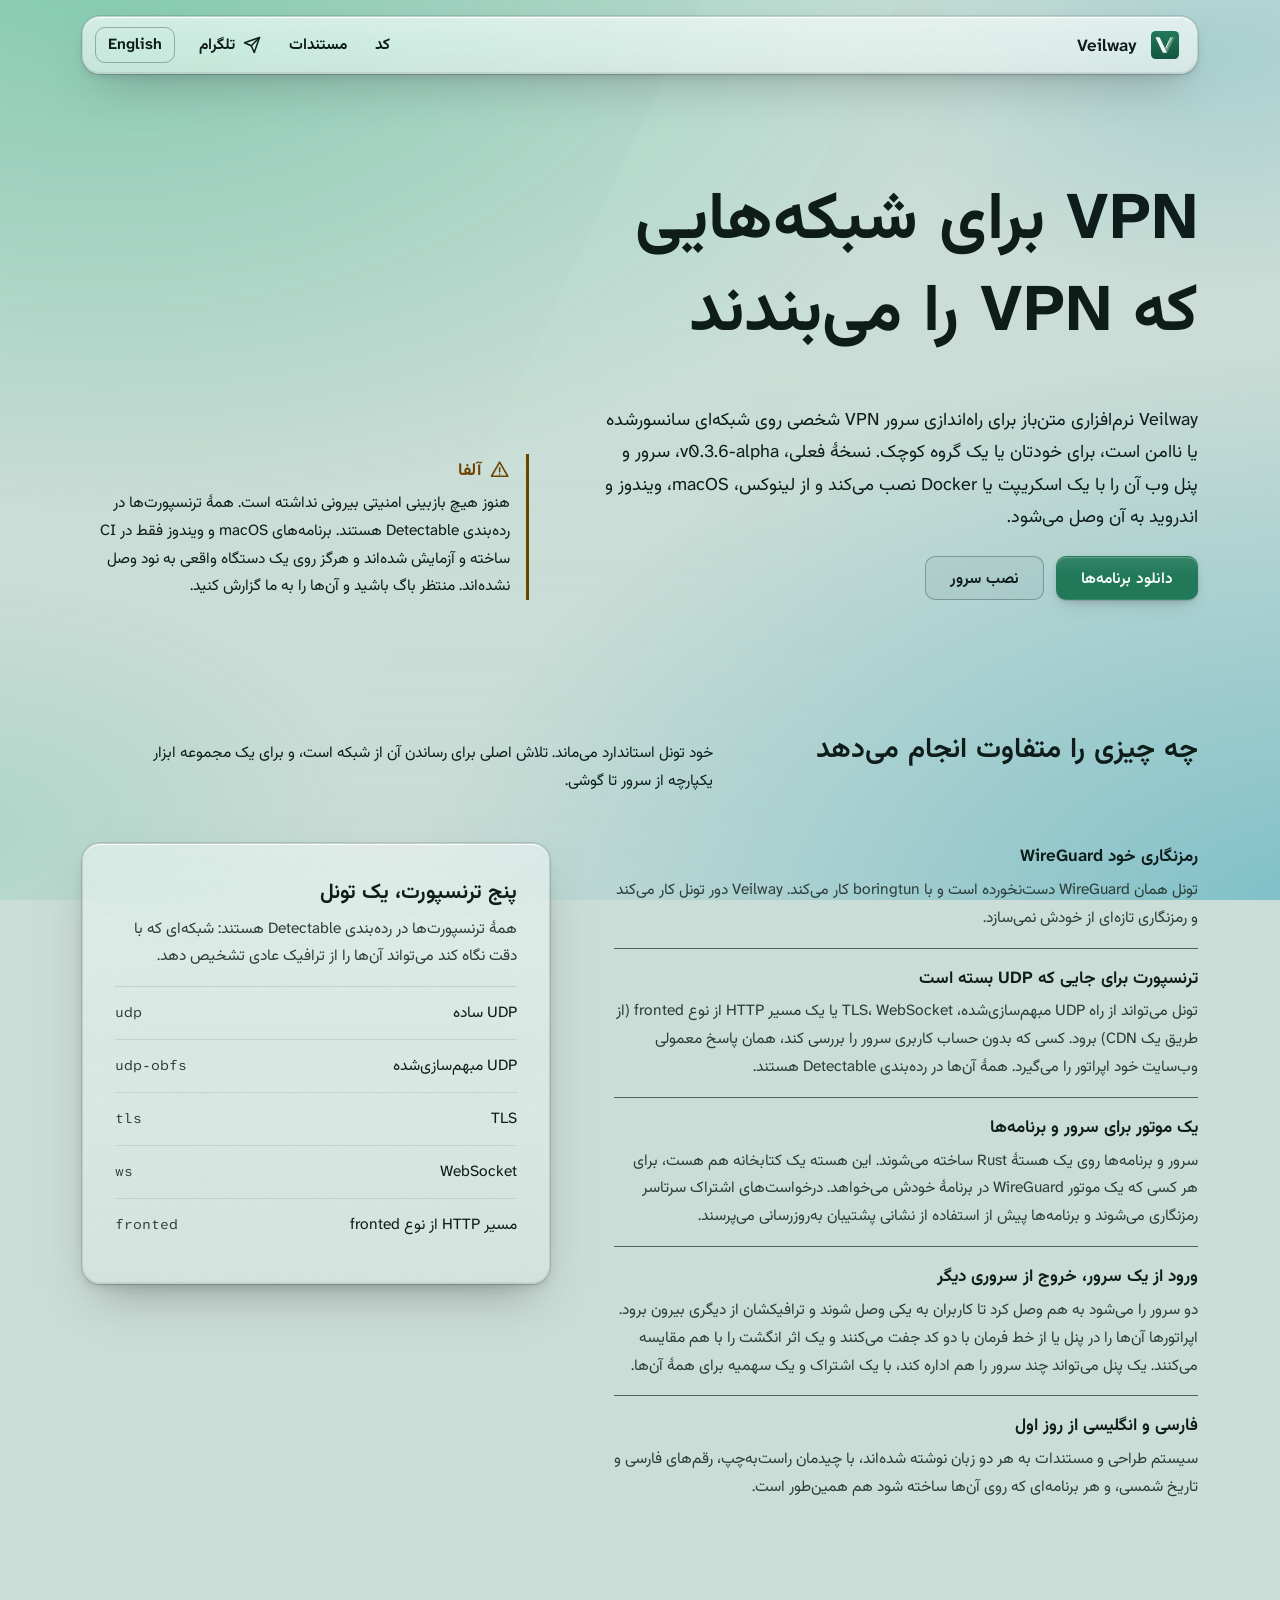
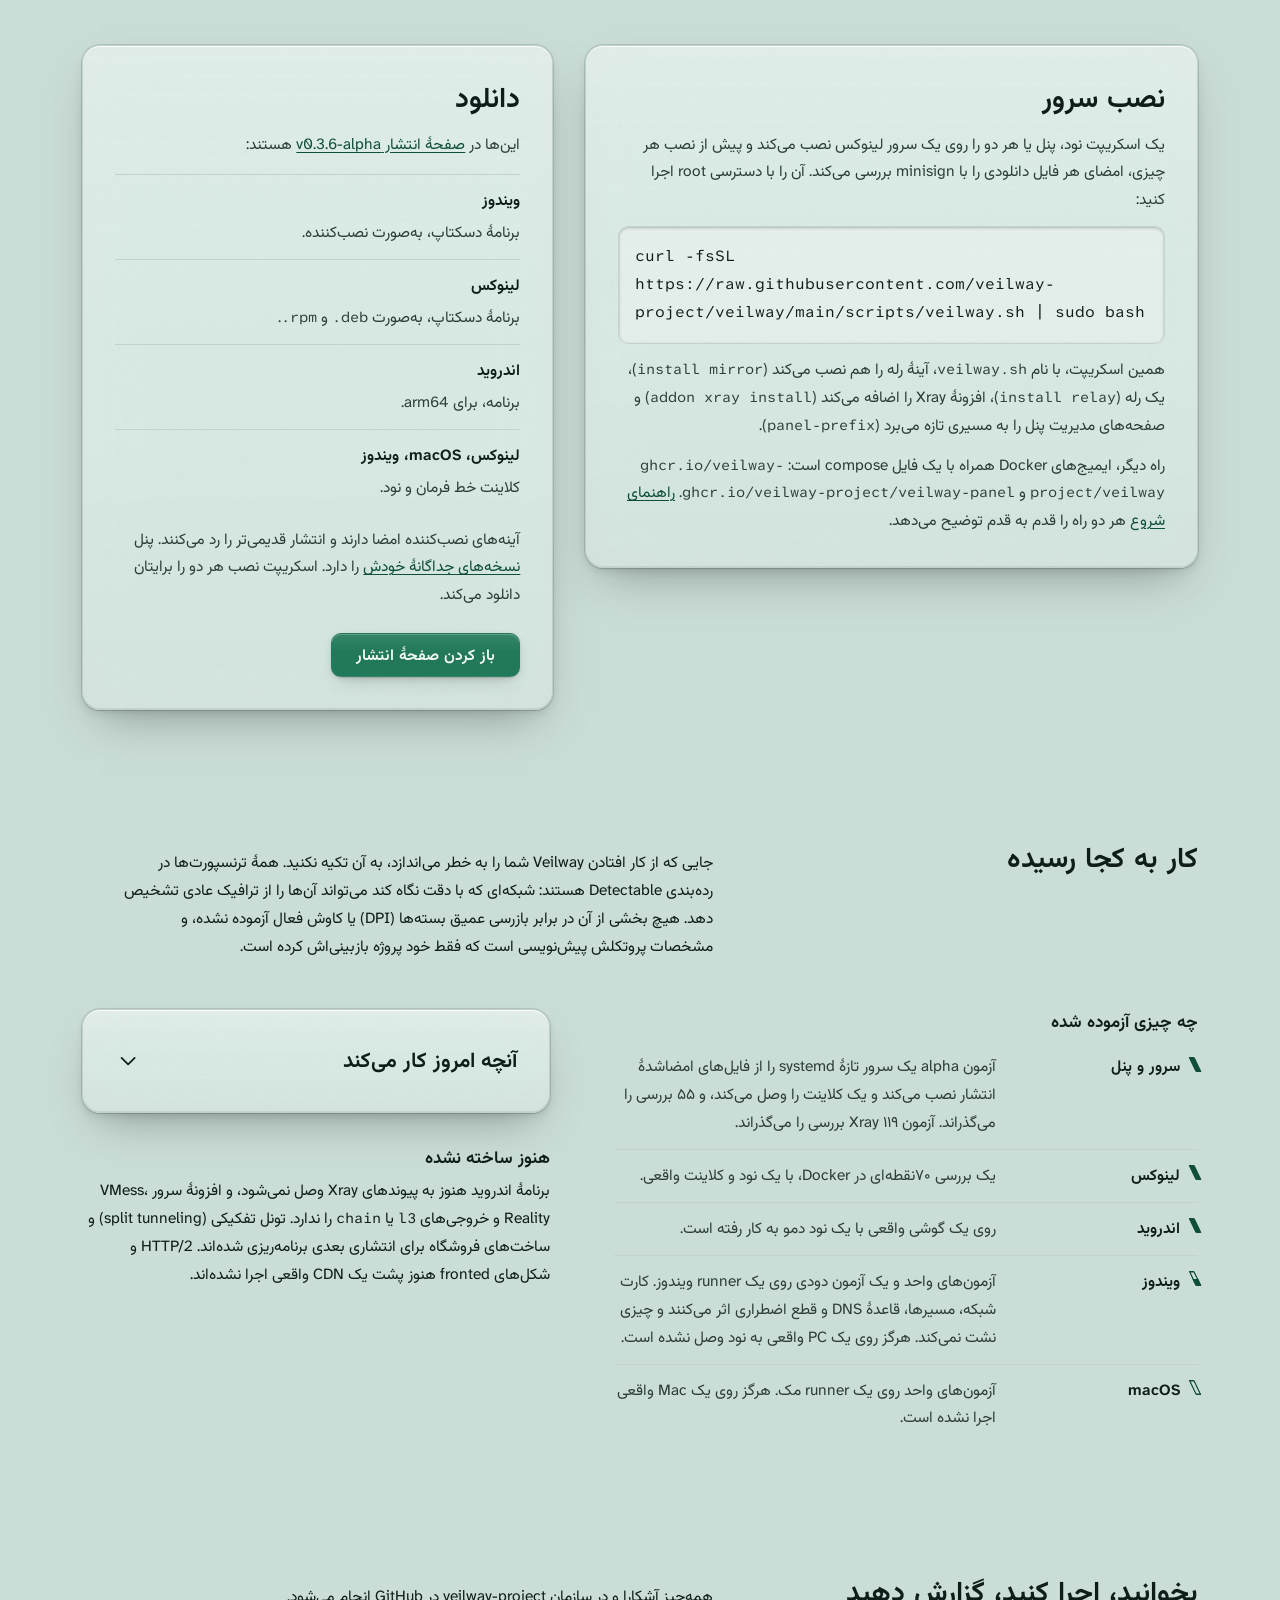
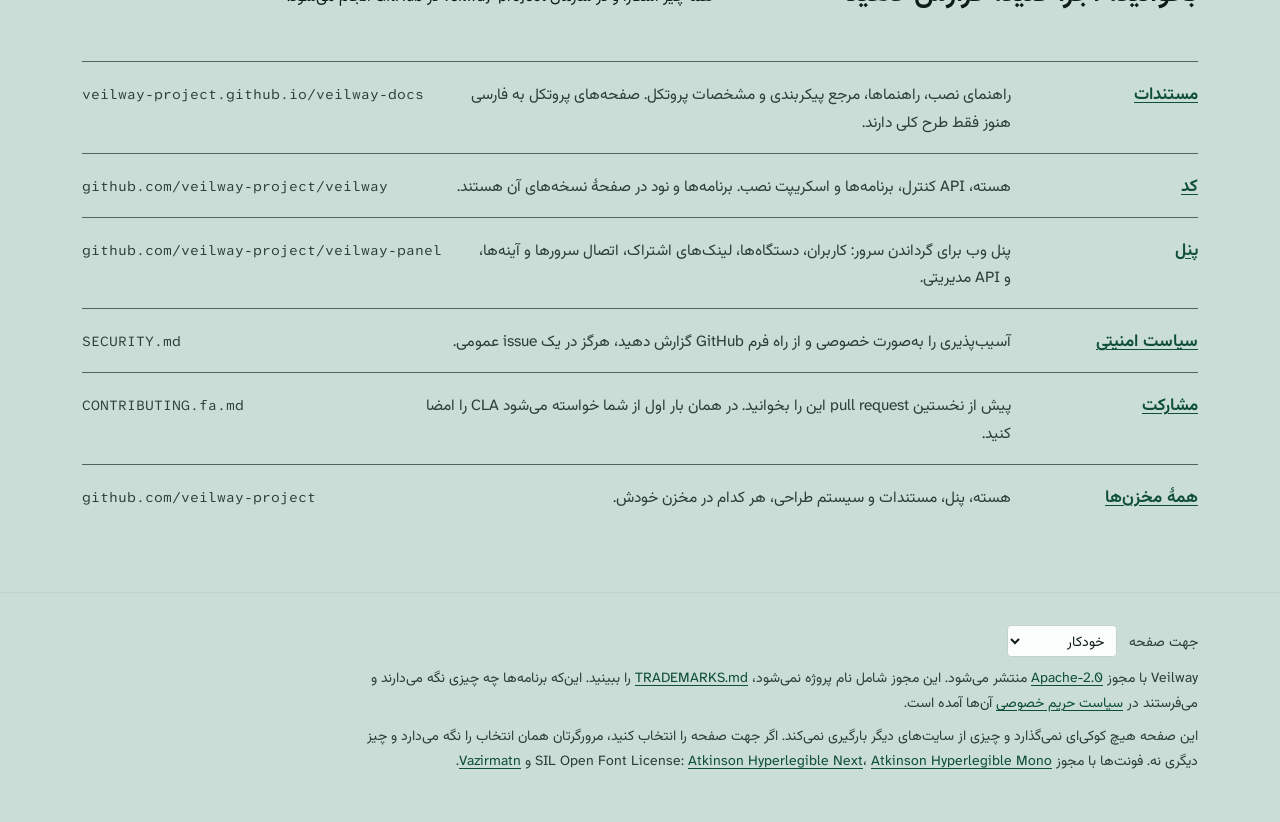
==== commit cbfed391: "v0.3.6-alpha is the current release Co-Authored-By: Claude <noreply@anthropic.com>" ====
--- a/fa/index.html
+++ b/fa/index.html
@@ -57,7 +57,7 @@
 		<h1 id="title">VPN برای شبکه‌هایی که VPN را می‌بندند</h1>
 		<div class="hero-body">
 			<div>
-				<p class="lede">Veilway نرم‌افزاری متن‌باز برای راه‌اندازی سرور VPN شخصی روی شبکه‌ای سانسورشده یا ناامن است، برای خودتان یا یک گروه کوچک. نسخهٔ فعلی، <bdi dir="ltr">v0.3.5-alpha</bdi>، سرور و پنل وب آن را با یک اسکریپت یا Docker نصب می‌کند و از لینوکس، macOS، ویندوز و اندروید به آن وصل می‌شود.</p>
+				<p class="lede">Veilway نرم‌افزاری متن‌باز برای راه‌اندازی سرور VPN شخصی روی شبکه‌ای سانسورشده یا ناامن است، برای خودتان یا یک گروه کوچک. نسخهٔ فعلی، <bdi dir="ltr">v0.3.6-alpha</bdi>، سرور و پنل وب آن را با یک اسکریپت یا Docker نصب می‌کند و از لینوکس، macOS، ویندوز و اندروید به آن وصل می‌شود.</p>
 				<div class="actions">
 					<a class="vw-button" data-variant="primary" href="#apps">دانلود برنامه‌ها</a>
 					<a class="vw-button" href="#install">نصب سرور</a>
@@ -120,7 +120,7 @@
 			</div>
 			<div class="sheet vw-glass" id="apps">
 				<h2>دانلود</h2>
-				<p>این‌ها در <a href="https://github.com/veilway-project/veilway/releases/tag/v0.3.5-alpha">صفحهٔ انتشار v0.3.5-alpha</a> هستند:</p>
+				<p>این‌ها در <a href="https://github.com/veilway-project/veilway/releases/tag/v0.3.6-alpha">صفحهٔ انتشار v0.3.6-alpha</a> هستند:</p>
 				<dl class="rows">
 					<div><dt>ویندوز</dt><dd>برنامهٔ دسکتاپ، به‌صورت نصب‌کننده.</dd></div>
 					<div><dt>لینوکس</dt><dd>برنامهٔ دسکتاپ، به‌صورت <code class="vw-code">.deb</code> و <code class="vw-code">.rpm</code>.</dd></div>
@@ -128,7 +128,7 @@
 					<div><dt>لینوکس، macOS، ویندوز</dt><dd>کلاینت خط فرمان و نود.</dd></div>
 				</dl>
 				<p>آینه‌های نصب‌کننده امضا دارند و انتشار قدیمی‌تر را رد می‌کنند. پنل <a href="https://github.com/veilway-project/veilway-panel/releases">نسخه‌های جداگانهٔ خودش</a> را دارد. اسکریپت نصب هر دو را برایتان دانلود می‌کند.</p>
-				<div class="actions"><a class="vw-button" data-variant="primary" href="https://github.com/veilway-project/veilway/releases/tag/v0.3.5-alpha">باز کردن صفحهٔ انتشار</a></div>
+				<div class="actions"><a class="vw-button" data-variant="primary" href="https://github.com/veilway-project/veilway/releases/tag/v0.3.6-alpha">باز کردن صفحهٔ انتشار</a></div>
 			</div>
 		</div>
 	</section>
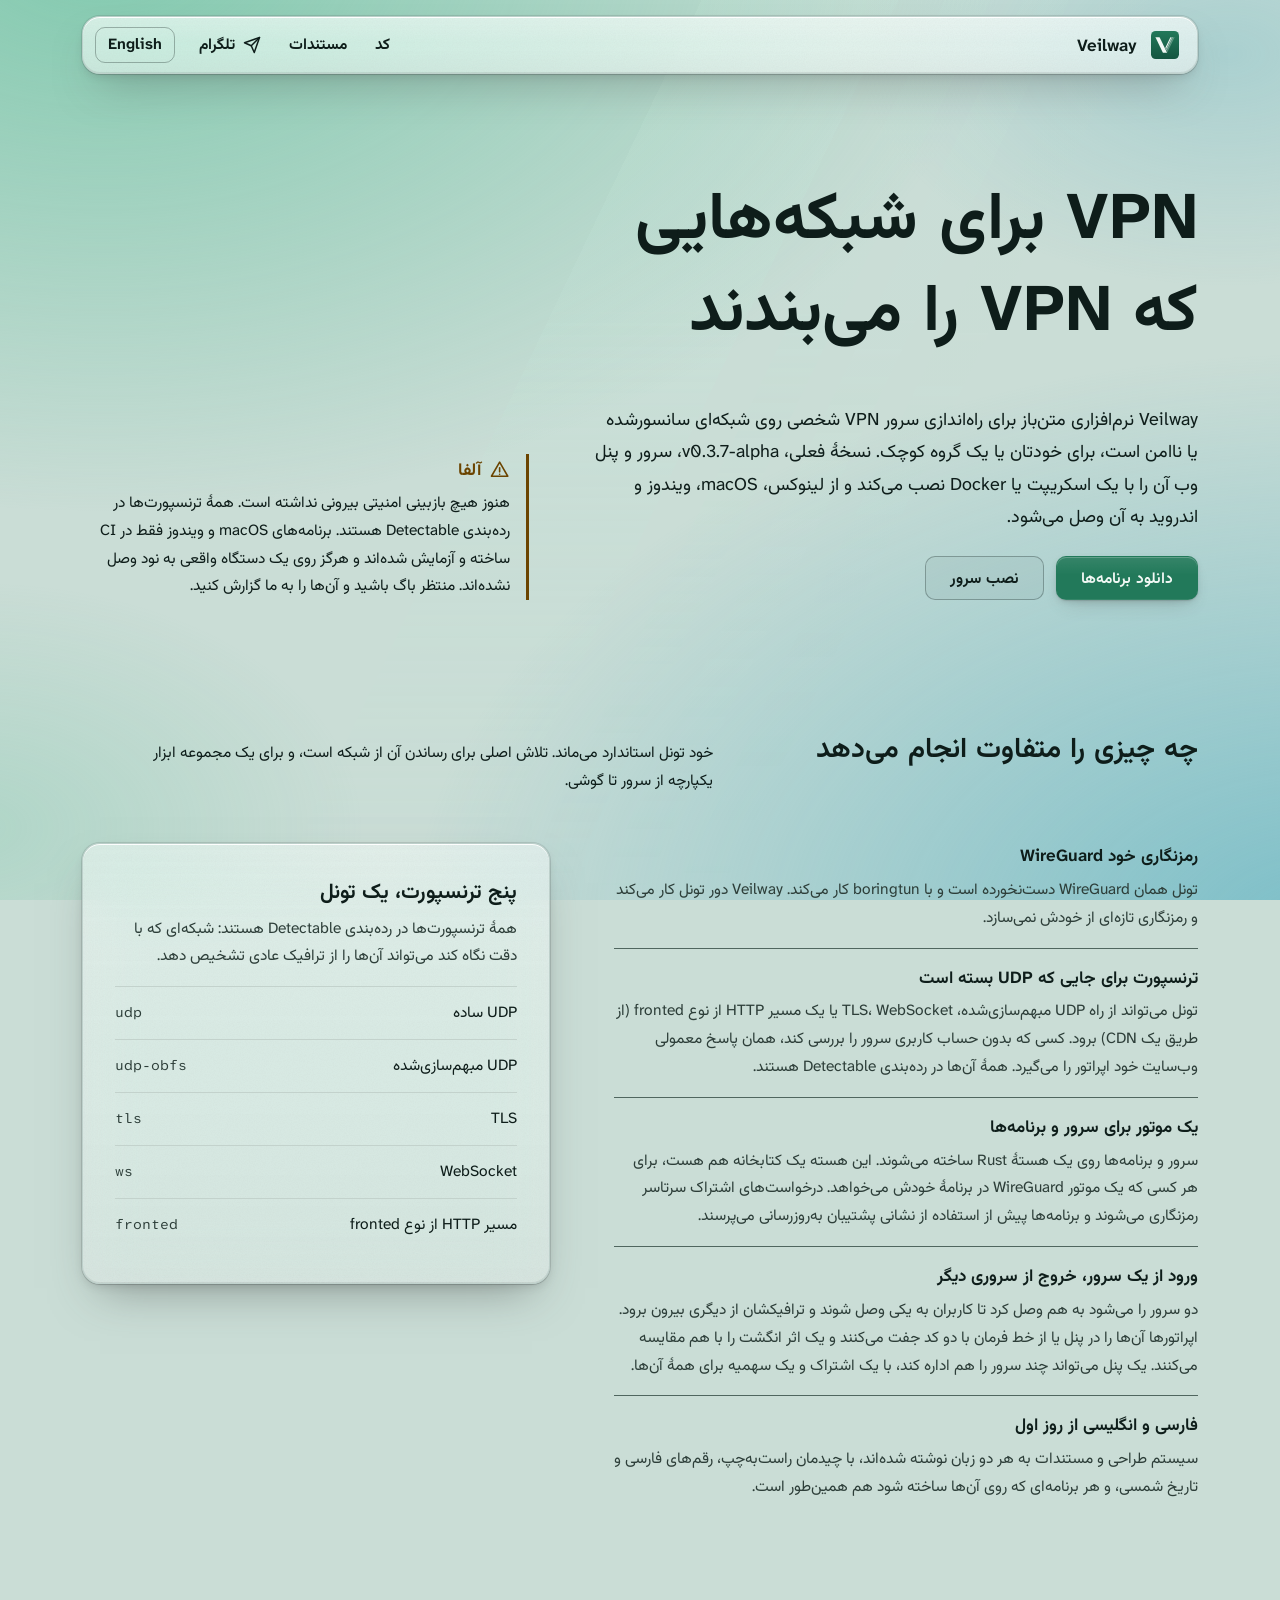
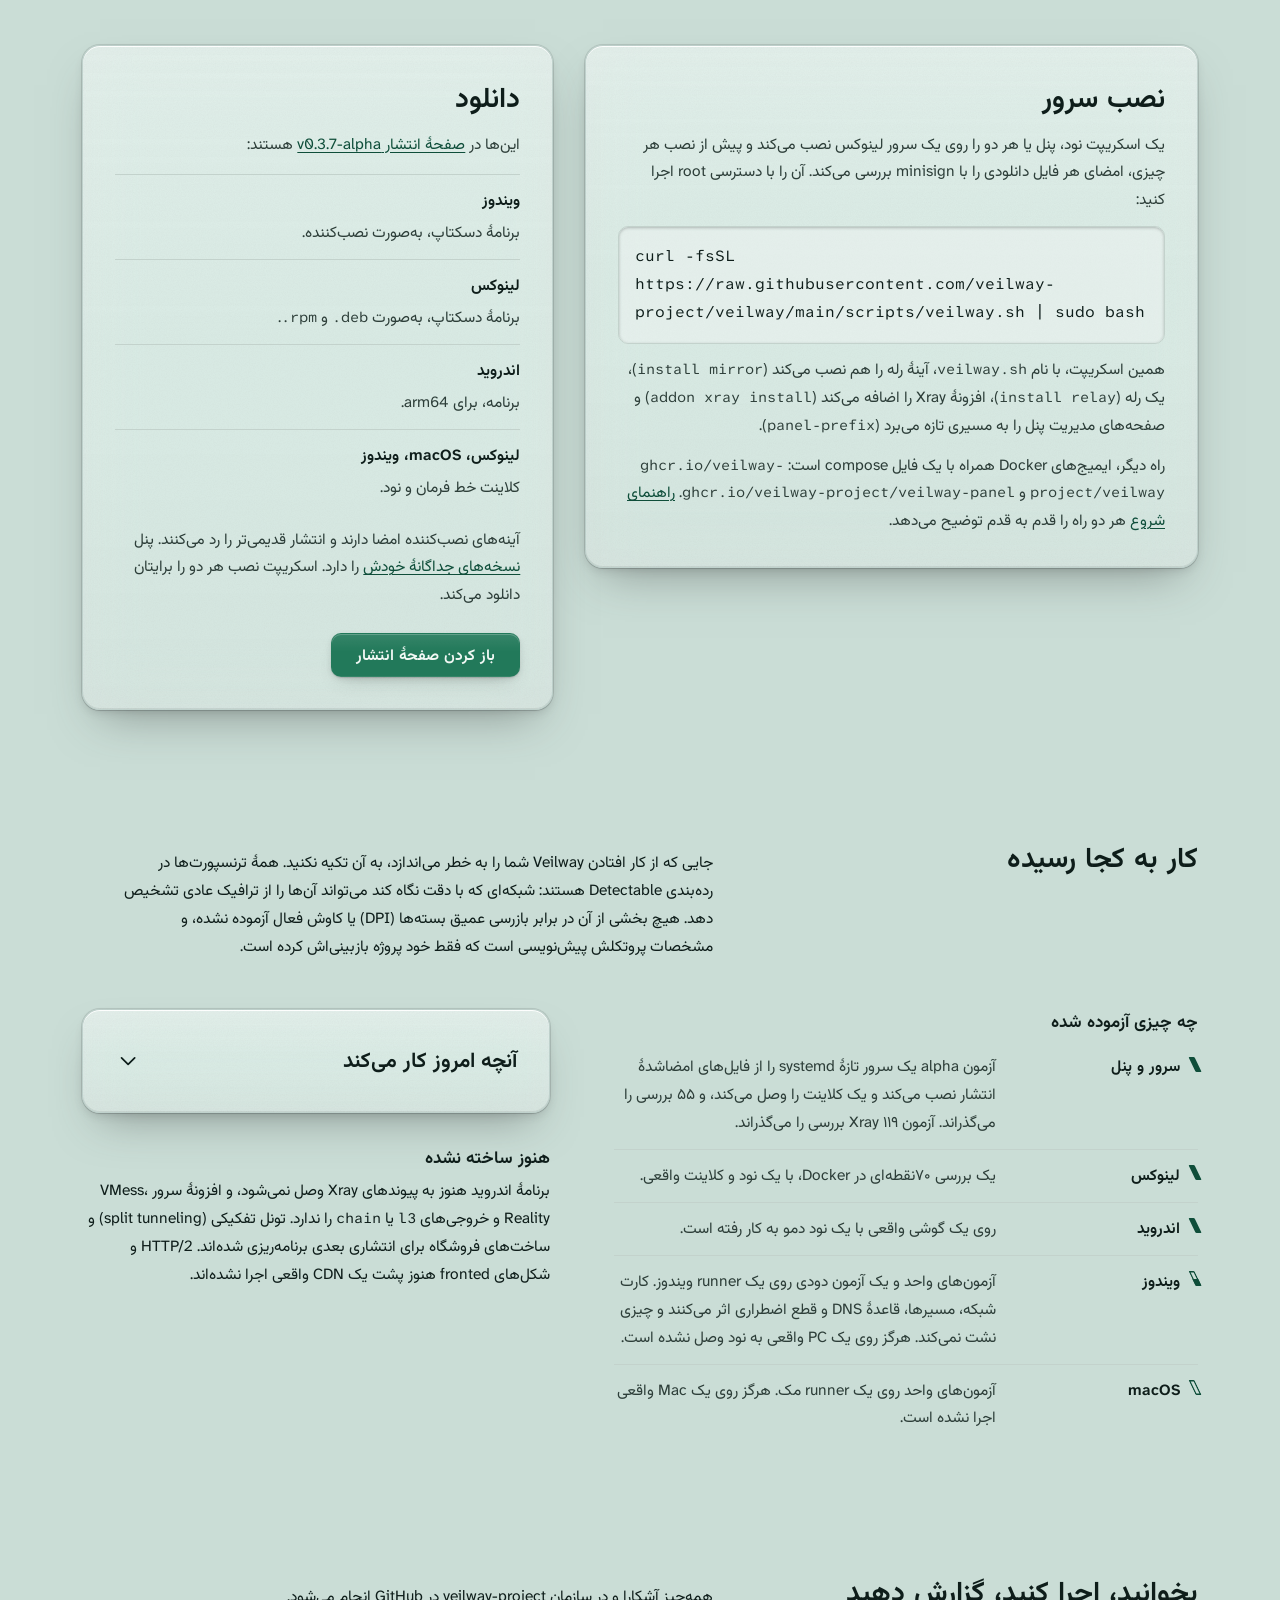
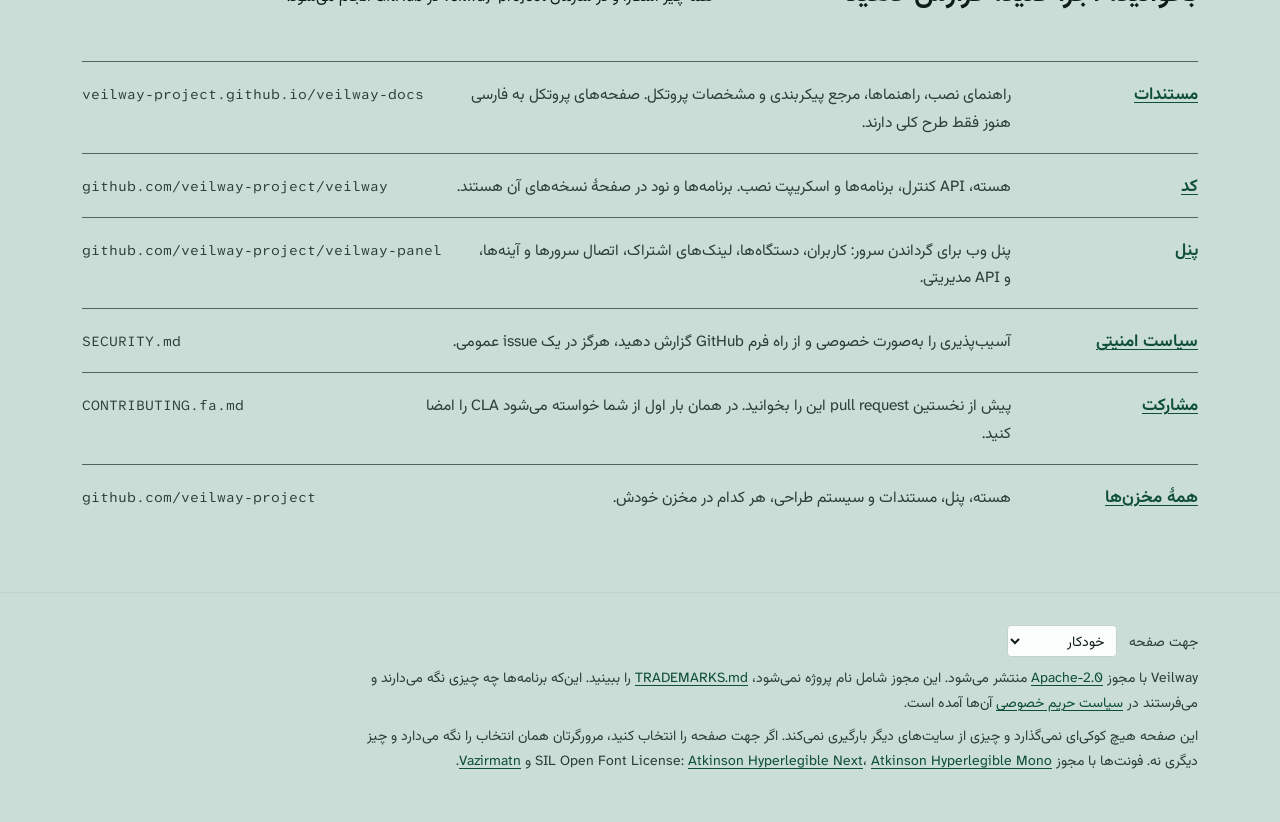
==== commit c36329fc: "v0.3.7-alpha is the current release Co-Authored-By: Claude <noreply@anthropic.com>" ====
--- a/fa/index.html
+++ b/fa/index.html
@@ -57,7 +57,7 @@
 		<h1 id="title">VPN برای شبکه‌هایی که VPN را می‌بندند</h1>
 		<div class="hero-body">
 			<div>
-				<p class="lede">Veilway نرم‌افزاری متن‌باز برای راه‌اندازی سرور VPN شخصی روی شبکه‌ای سانسورشده یا ناامن است، برای خودتان یا یک گروه کوچک. نسخهٔ فعلی، <bdi dir="ltr">v0.3.6-alpha</bdi>، سرور و پنل وب آن را با یک اسکریپت یا Docker نصب می‌کند و از لینوکس، macOS، ویندوز و اندروید به آن وصل می‌شود.</p>
+				<p class="lede">Veilway نرم‌افزاری متن‌باز برای راه‌اندازی سرور VPN شخصی روی شبکه‌ای سانسورشده یا ناامن است، برای خودتان یا یک گروه کوچک. نسخهٔ فعلی، <bdi dir="ltr">v0.3.7-alpha</bdi>، سرور و پنل وب آن را با یک اسکریپت یا Docker نصب می‌کند و از لینوکس، macOS، ویندوز و اندروید به آن وصل می‌شود.</p>
 				<div class="actions">
 					<a class="vw-button" data-variant="primary" href="#apps">دانلود برنامه‌ها</a>
 					<a class="vw-button" href="#install">نصب سرور</a>
@@ -120,7 +120,7 @@
 			</div>
 			<div class="sheet vw-glass" id="apps">
 				<h2>دانلود</h2>
-				<p>این‌ها در <a href="https://github.com/veilway-project/veilway/releases/tag/v0.3.6-alpha">صفحهٔ انتشار v0.3.6-alpha</a> هستند:</p>
+				<p>این‌ها در <a href="https://github.com/veilway-project/veilway/releases/tag/v0.3.7-alpha">صفحهٔ انتشار v0.3.7-alpha</a> هستند:</p>
 				<dl class="rows">
 					<div><dt>ویندوز</dt><dd>برنامهٔ دسکتاپ، به‌صورت نصب‌کننده.</dd></div>
 					<div><dt>لینوکس</dt><dd>برنامهٔ دسکتاپ، به‌صورت <code class="vw-code">.deb</code> و <code class="vw-code">.rpm</code>.</dd></div>
@@ -128,7 +128,7 @@
 					<div><dt>لینوکس، macOS، ویندوز</dt><dd>کلاینت خط فرمان و نود.</dd></div>
 				</dl>
 				<p>آینه‌های نصب‌کننده امضا دارند و انتشار قدیمی‌تر را رد می‌کنند. پنل <a href="https://github.com/veilway-project/veilway-panel/releases">نسخه‌های جداگانهٔ خودش</a> را دارد. اسکریپت نصب هر دو را برایتان دانلود می‌کند.</p>
-				<div class="actions"><a class="vw-button" data-variant="primary" href="https://github.com/veilway-project/veilway/releases/tag/v0.3.6-alpha">باز کردن صفحهٔ انتشار</a></div>
+				<div class="actions"><a class="vw-button" data-variant="primary" href="https://github.com/veilway-project/veilway/releases/tag/v0.3.7-alpha">باز کردن صفحهٔ انتشار</a></div>
 			</div>
 		</div>
 	</section>
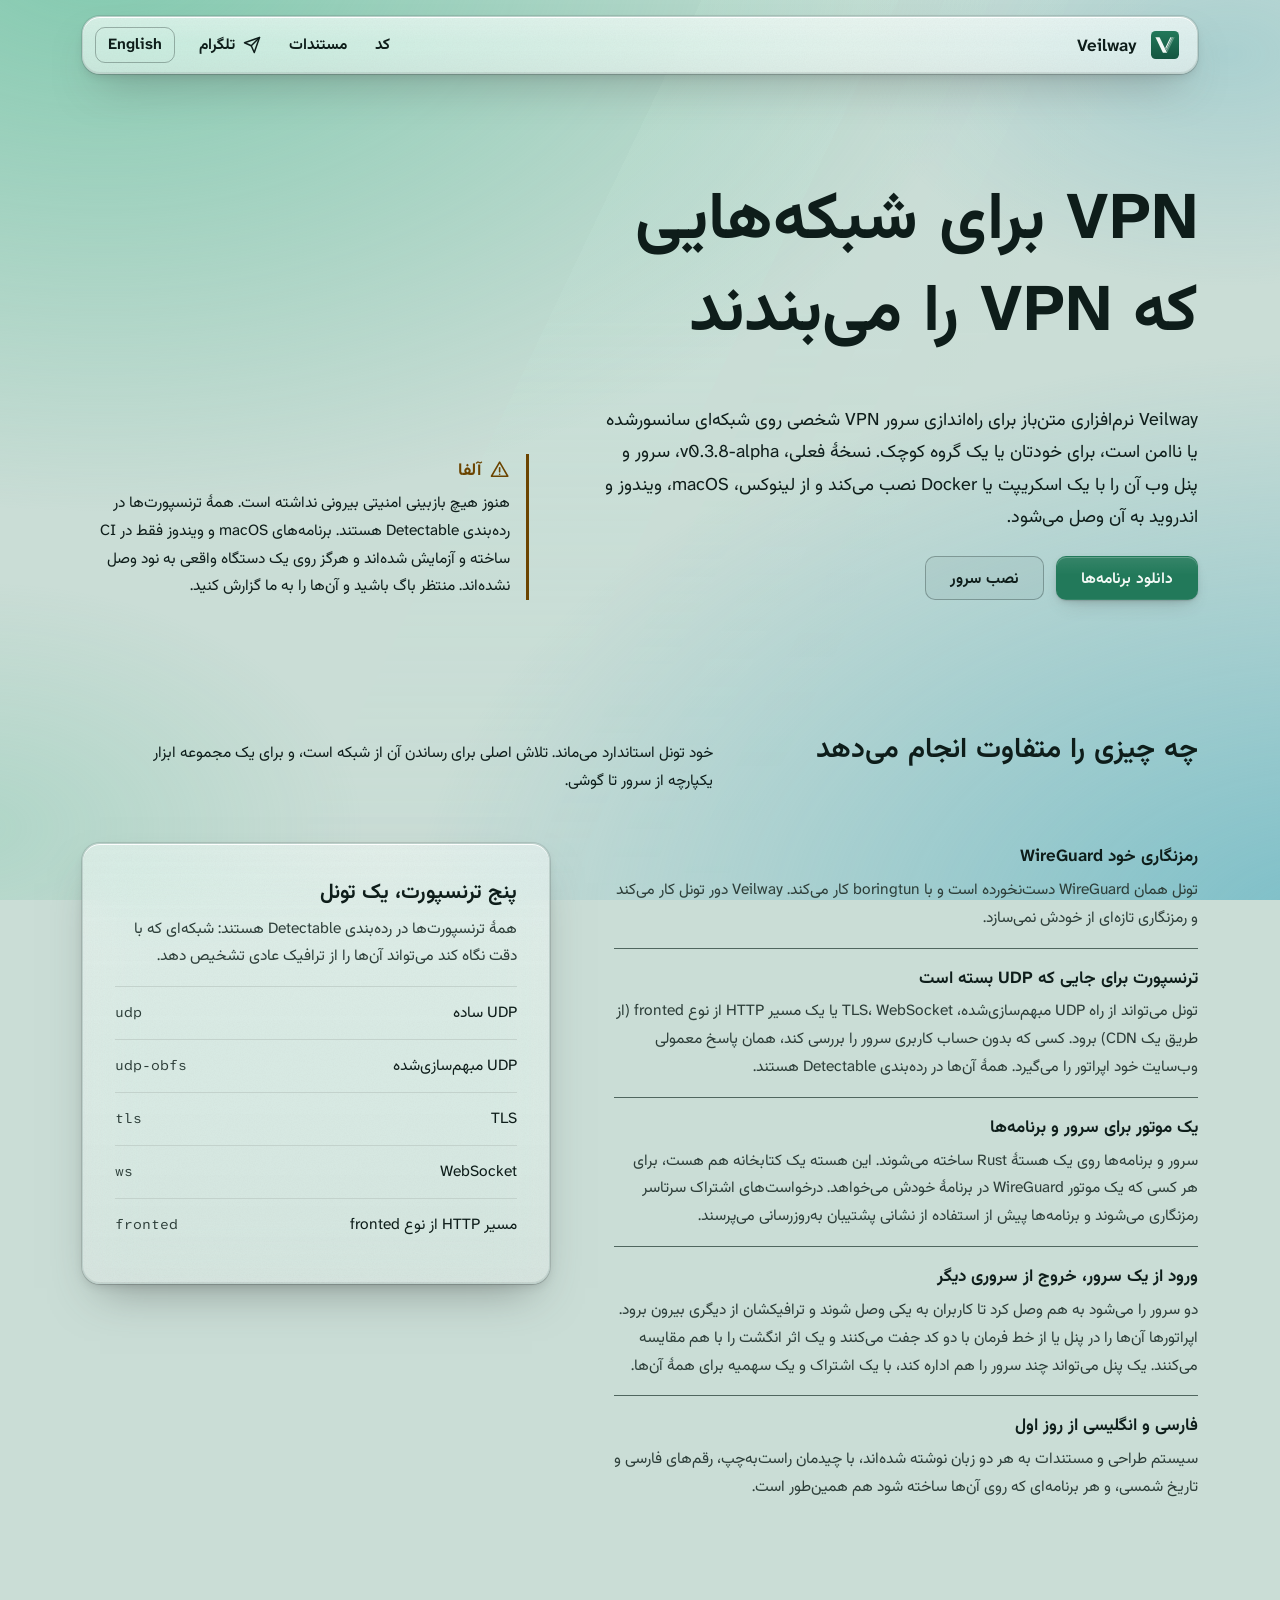
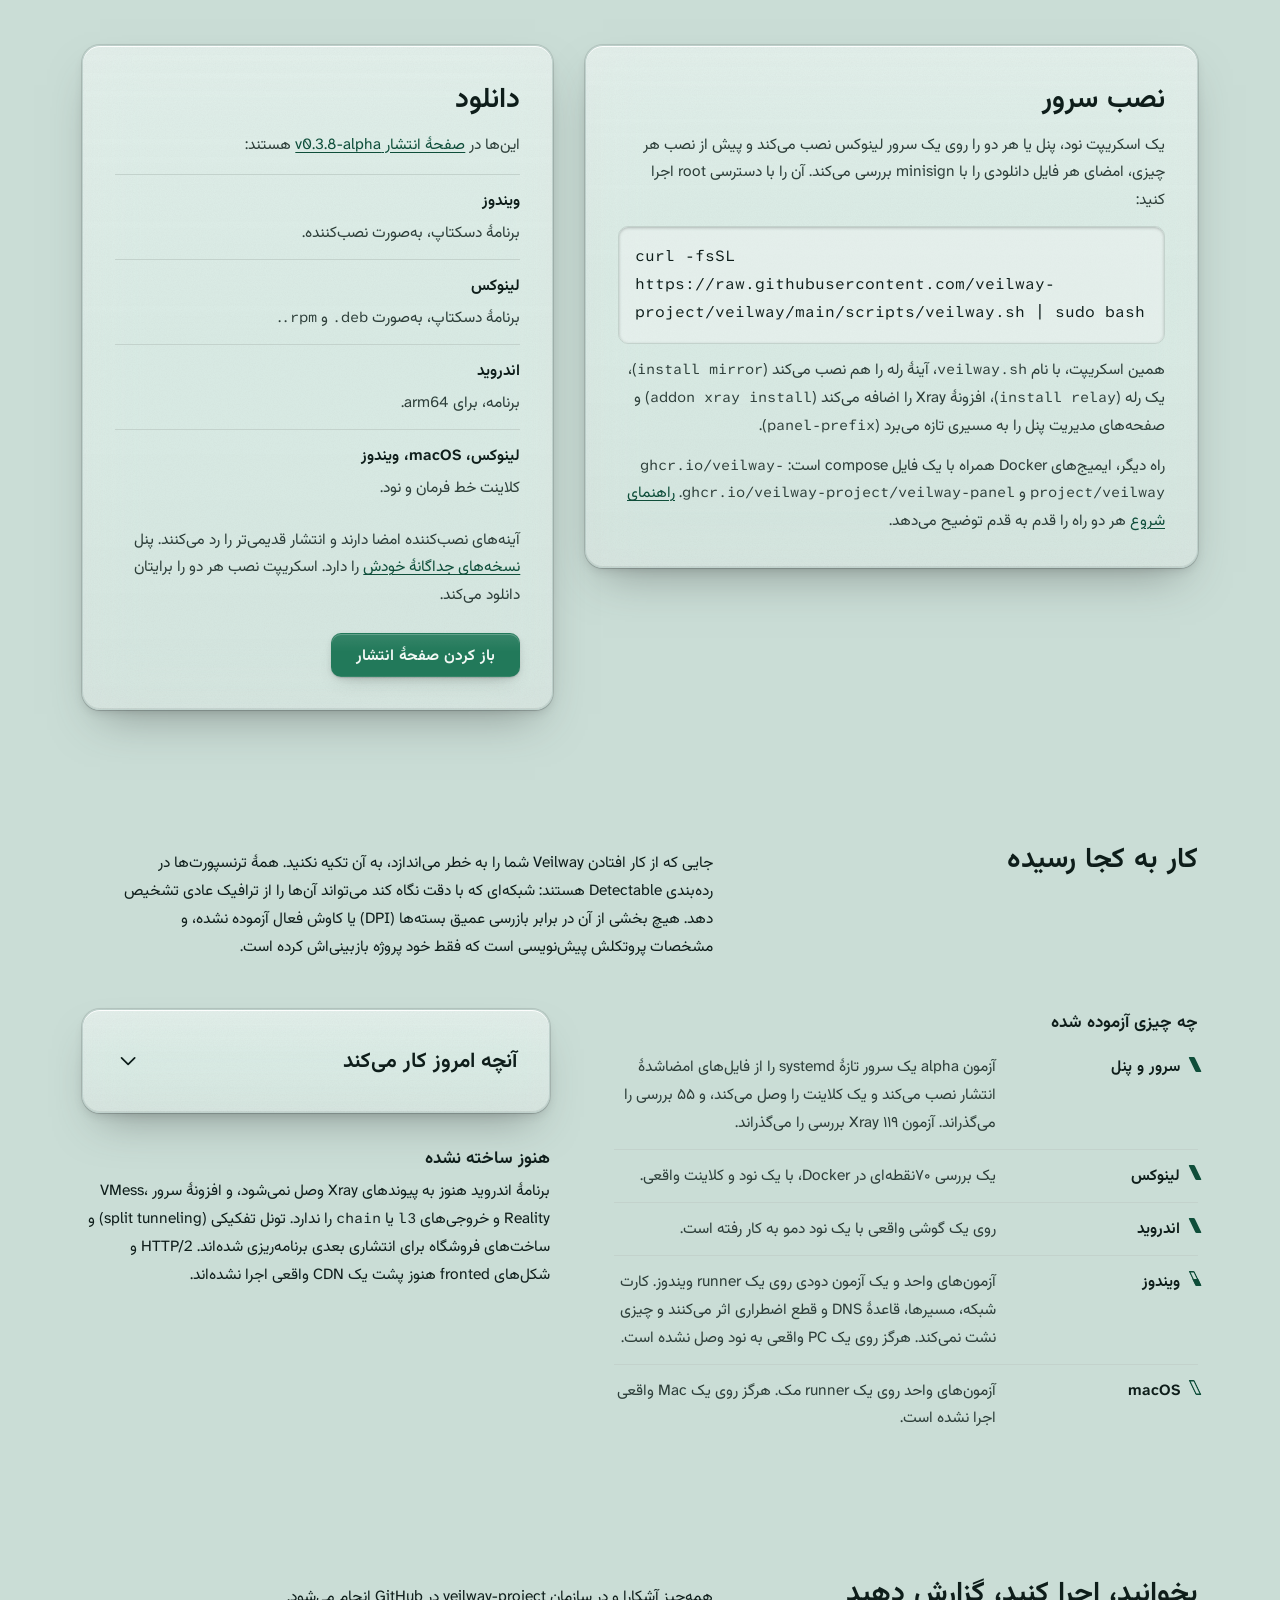
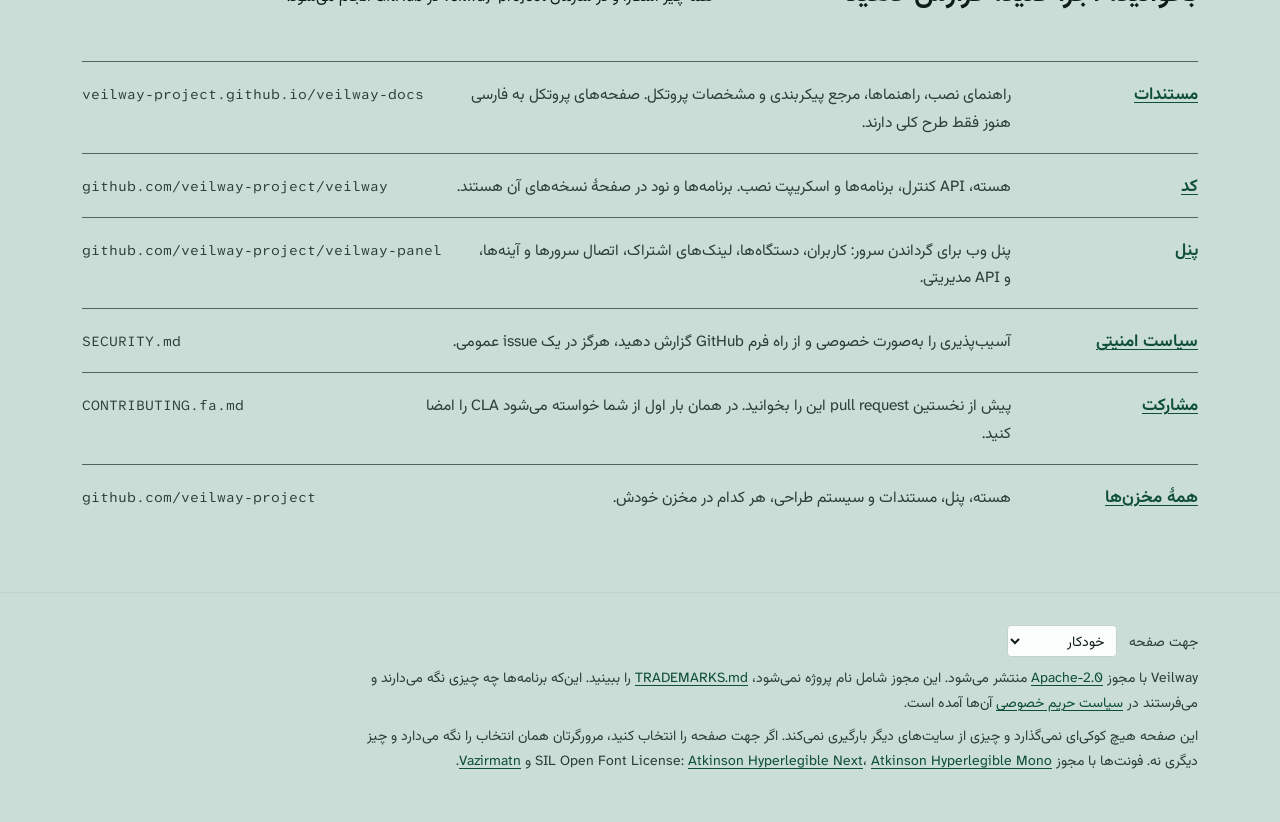
==== commit 9aa6a6de: "v0.3.8: the page names v0.3.8-alpha Co-Authored-By: Claude <noreply@anthropic.com>" ====
--- a/fa/index.html
+++ b/fa/index.html
@@ -57,7 +57,7 @@
 		<h1 id="title">VPN برای شبکه‌هایی که VPN را می‌بندند</h1>
 		<div class="hero-body">
 			<div>
-				<p class="lede">Veilway نرم‌افزاری متن‌باز برای راه‌اندازی سرور VPN شخصی روی شبکه‌ای سانسورشده یا ناامن است، برای خودتان یا یک گروه کوچک. نسخهٔ فعلی، <bdi dir="ltr">v0.3.7-alpha</bdi>، سرور و پنل وب آن را با یک اسکریپت یا Docker نصب می‌کند و از لینوکس، macOS، ویندوز و اندروید به آن وصل می‌شود.</p>
+				<p class="lede">Veilway نرم‌افزاری متن‌باز برای راه‌اندازی سرور VPN شخصی روی شبکه‌ای سانسورشده یا ناامن است، برای خودتان یا یک گروه کوچک. نسخهٔ فعلی، <bdi dir="ltr">v0.3.8-alpha</bdi>، سرور و پنل وب آن را با یک اسکریپت یا Docker نصب می‌کند و از لینوکس، macOS، ویندوز و اندروید به آن وصل می‌شود.</p>
 				<div class="actions">
 					<a class="vw-button" data-variant="primary" href="#apps">دانلود برنامه‌ها</a>
 					<a class="vw-button" href="#install">نصب سرور</a>
@@ -120,7 +120,7 @@
 			</div>
 			<div class="sheet vw-glass" id="apps">
 				<h2>دانلود</h2>
-				<p>این‌ها در <a href="https://github.com/veilway-project/veilway/releases/tag/v0.3.7-alpha">صفحهٔ انتشار v0.3.7-alpha</a> هستند:</p>
+				<p>این‌ها در <a href="https://github.com/veilway-project/veilway/releases/tag/v0.3.8-alpha">صفحهٔ انتشار v0.3.8-alpha</a> هستند:</p>
 				<dl class="rows">
 					<div><dt>ویندوز</dt><dd>برنامهٔ دسکتاپ، به‌صورت نصب‌کننده.</dd></div>
 					<div><dt>لینوکس</dt><dd>برنامهٔ دسکتاپ، به‌صورت <code class="vw-code">.deb</code> و <code class="vw-code">.rpm</code>.</dd></div>
@@ -128,7 +128,7 @@
 					<div><dt>لینوکس، macOS، ویندوز</dt><dd>کلاینت خط فرمان و نود.</dd></div>
 				</dl>
 				<p>آینه‌های نصب‌کننده امضا دارند و انتشار قدیمی‌تر را رد می‌کنند. پنل <a href="https://github.com/veilway-project/veilway-panel/releases">نسخه‌های جداگانهٔ خودش</a> را دارد. اسکریپت نصب هر دو را برایتان دانلود می‌کند.</p>
-				<div class="actions"><a class="vw-button" data-variant="primary" href="https://github.com/veilway-project/veilway/releases/tag/v0.3.7-alpha">باز کردن صفحهٔ انتشار</a></div>
+				<div class="actions"><a class="vw-button" data-variant="primary" href="https://github.com/veilway-project/veilway/releases/tag/v0.3.8-alpha">باز کردن صفحهٔ انتشار</a></div>
 			</div>
 		</div>
 	</section>
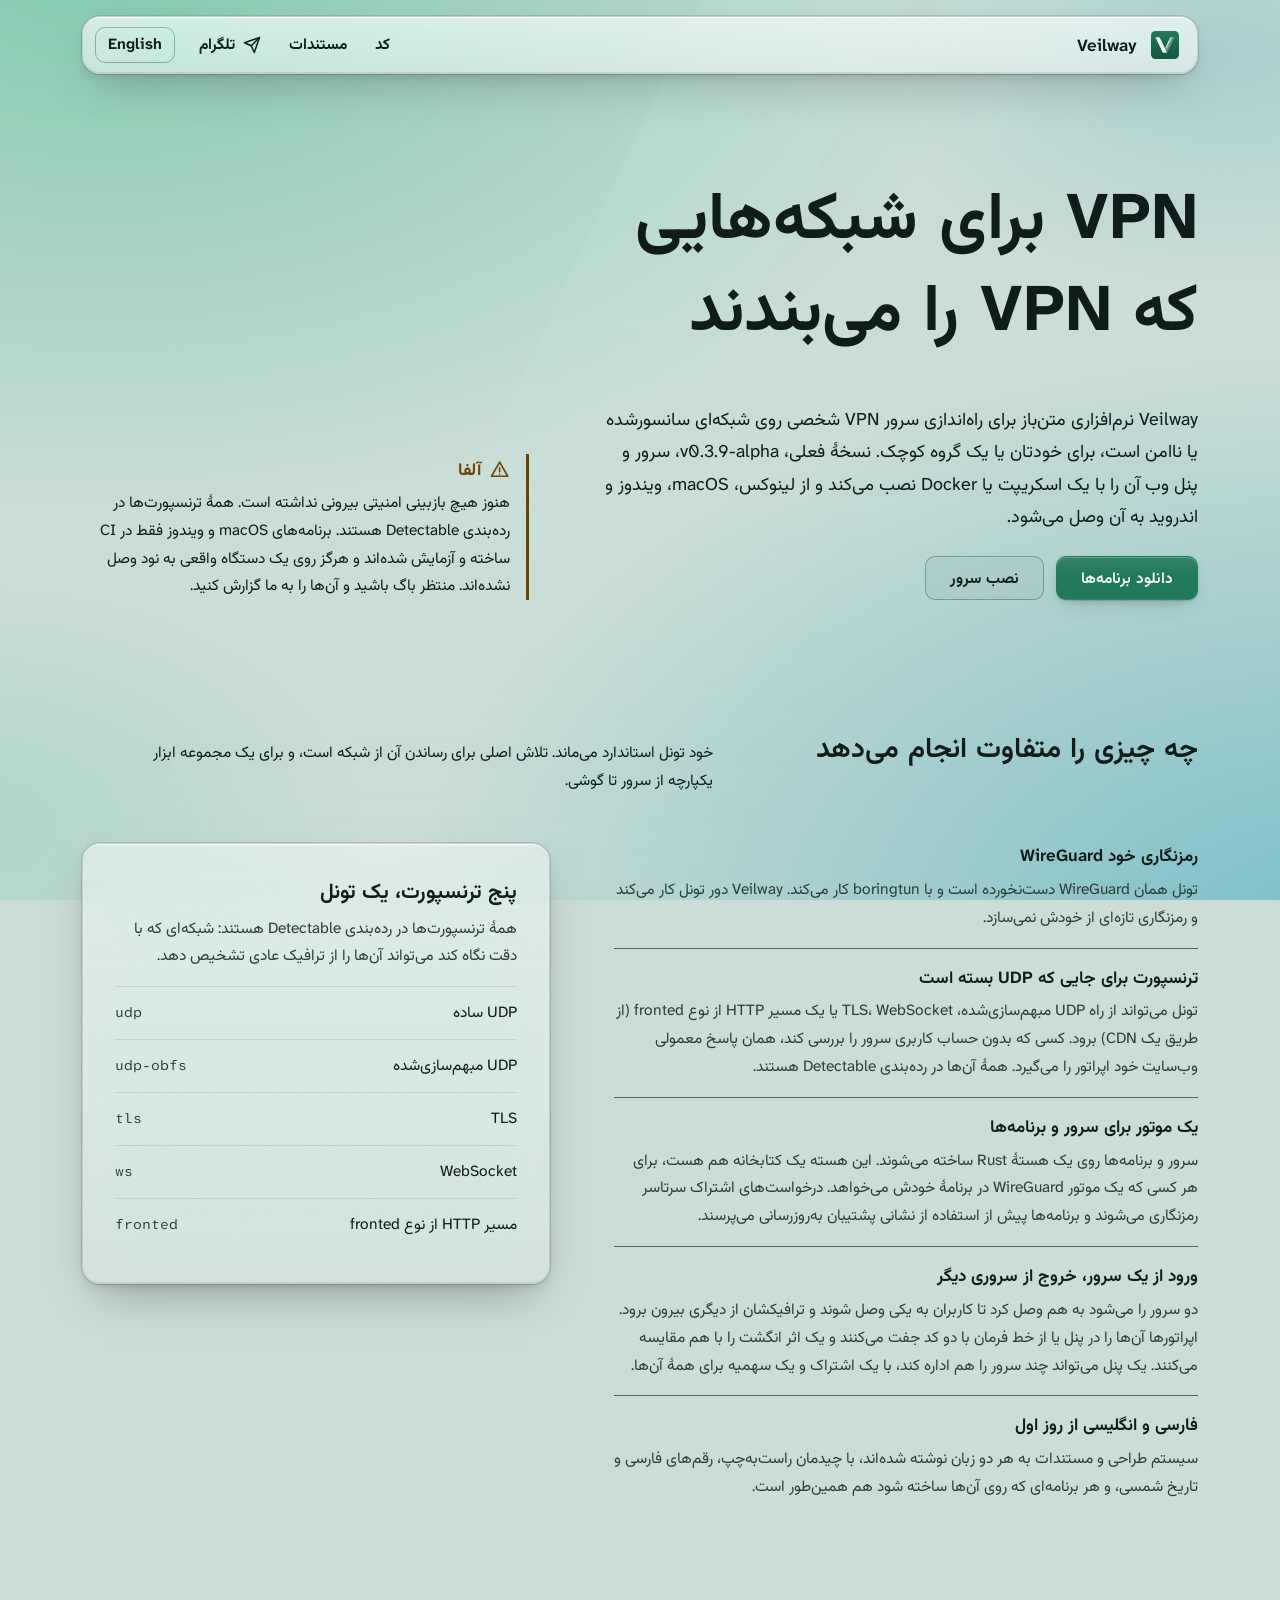
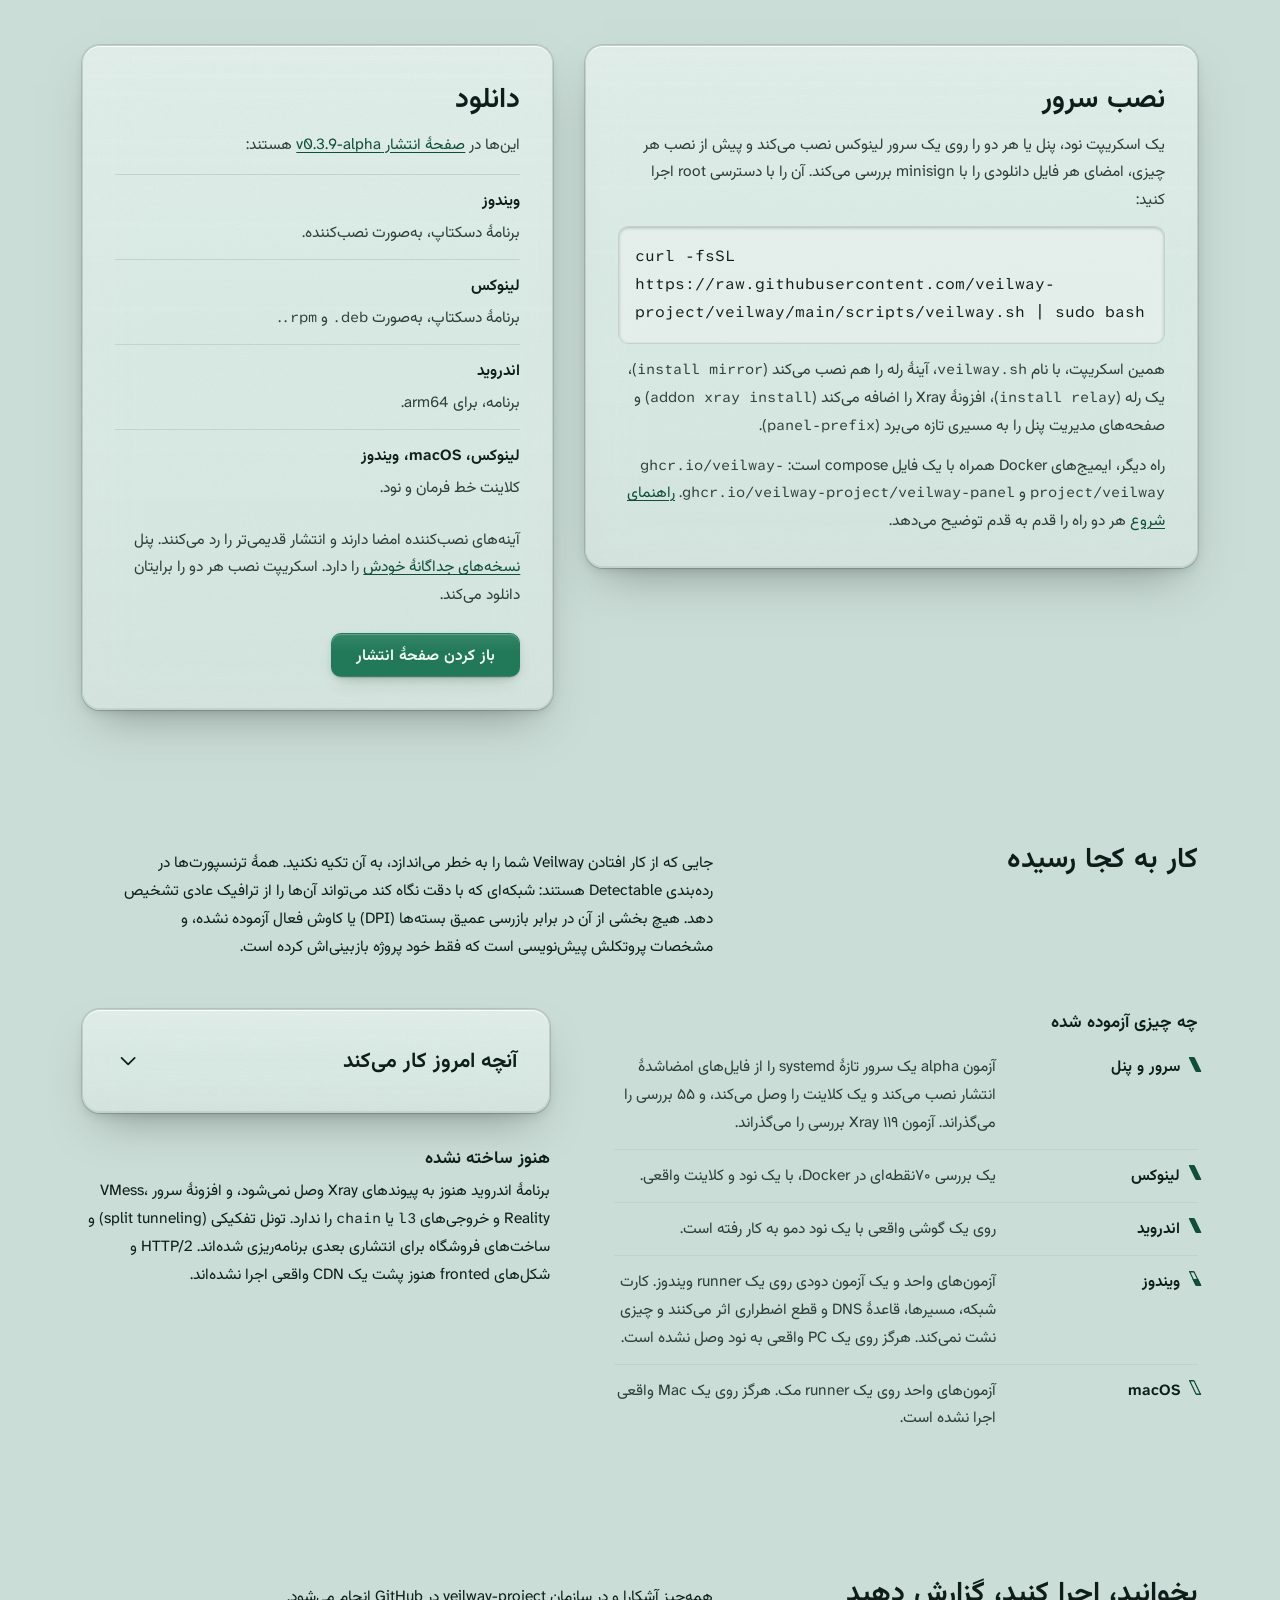
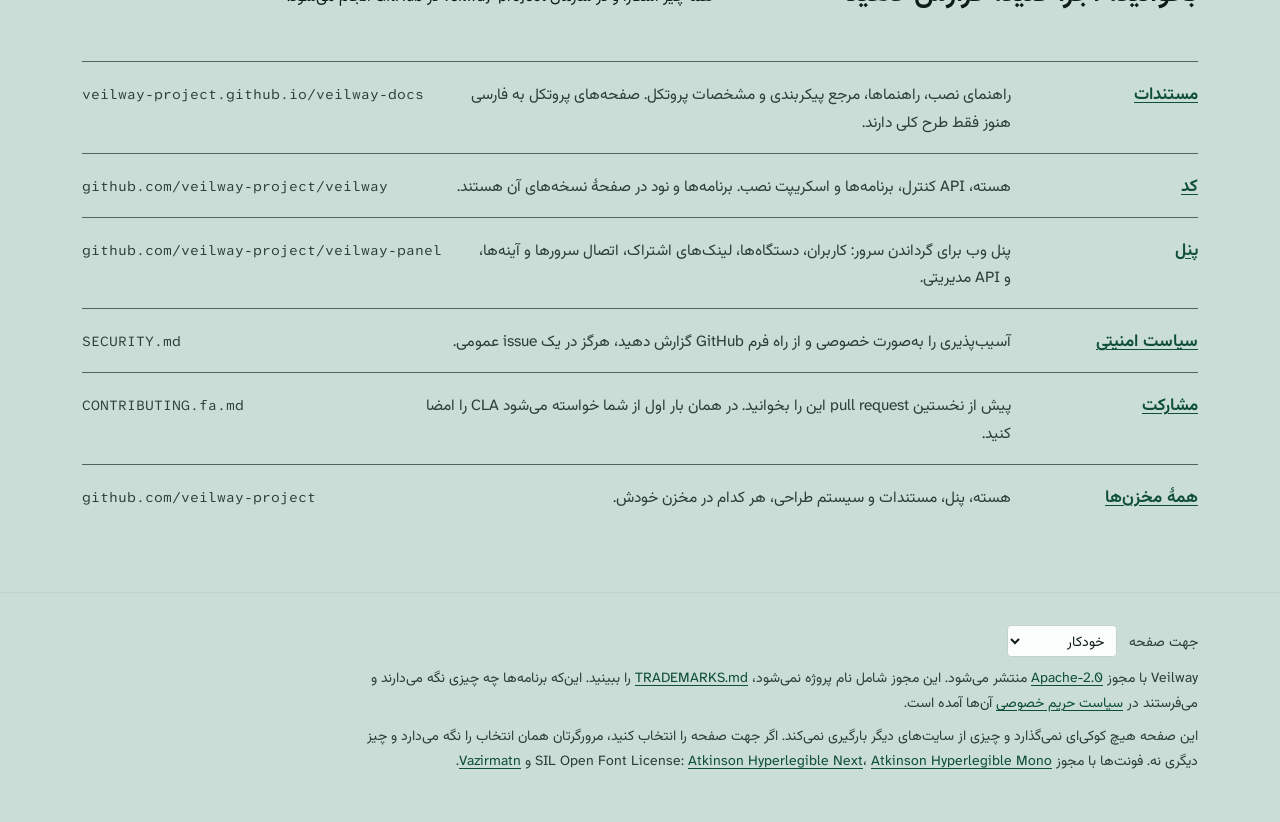
==== commit 4f1c3530: "v0.3.9: the page names v0.3.9-alpha Co-Authored-By: Claude <noreply@anthropic.com>" ====
--- a/fa/index.html
+++ b/fa/index.html
@@ -57,7 +57,7 @@
 		<h1 id="title">VPN برای شبکه‌هایی که VPN را می‌بندند</h1>
 		<div class="hero-body">
 			<div>
-				<p class="lede">Veilway نرم‌افزاری متن‌باز برای راه‌اندازی سرور VPN شخصی روی شبکه‌ای سانسورشده یا ناامن است، برای خودتان یا یک گروه کوچک. نسخهٔ فعلی، <bdi dir="ltr">v0.3.8-alpha</bdi>، سرور و پنل وب آن را با یک اسکریپت یا Docker نصب می‌کند و از لینوکس، macOS، ویندوز و اندروید به آن وصل می‌شود.</p>
+				<p class="lede">Veilway نرم‌افزاری متن‌باز برای راه‌اندازی سرور VPN شخصی روی شبکه‌ای سانسورشده یا ناامن است، برای خودتان یا یک گروه کوچک. نسخهٔ فعلی، <bdi dir="ltr">v0.3.9-alpha</bdi>، سرور و پنل وب آن را با یک اسکریپت یا Docker نصب می‌کند و از لینوکس، macOS، ویندوز و اندروید به آن وصل می‌شود.</p>
 				<div class="actions">
 					<a class="vw-button" data-variant="primary" href="#apps">دانلود برنامه‌ها</a>
 					<a class="vw-button" href="#install">نصب سرور</a>
@@ -120,7 +120,7 @@
 			</div>
 			<div class="sheet vw-glass" id="apps">
 				<h2>دانلود</h2>
-				<p>این‌ها در <a href="https://github.com/veilway-project/veilway/releases/tag/v0.3.8-alpha">صفحهٔ انتشار v0.3.8-alpha</a> هستند:</p>
+				<p>این‌ها در <a href="https://github.com/veilway-project/veilway/releases/tag/v0.3.9-alpha">صفحهٔ انتشار v0.3.9-alpha</a> هستند:</p>
 				<dl class="rows">
 					<div><dt>ویندوز</dt><dd>برنامهٔ دسکتاپ، به‌صورت نصب‌کننده.</dd></div>
 					<div><dt>لینوکس</dt><dd>برنامهٔ دسکتاپ، به‌صورت <code class="vw-code">.deb</code> و <code class="vw-code">.rpm</code>.</dd></div>
@@ -128,7 +128,7 @@
 					<div><dt>لینوکس، macOS، ویندوز</dt><dd>کلاینت خط فرمان و نود.</dd></div>
 				</dl>
 				<p>آینه‌های نصب‌کننده امضا دارند و انتشار قدیمی‌تر را رد می‌کنند. پنل <a href="https://github.com/veilway-project/veilway-panel/releases">نسخه‌های جداگانهٔ خودش</a> را دارد. اسکریپت نصب هر دو را برایتان دانلود می‌کند.</p>
-				<div class="actions"><a class="vw-button" data-variant="primary" href="https://github.com/veilway-project/veilway/releases/tag/v0.3.8-alpha">باز کردن صفحهٔ انتشار</a></div>
+				<div class="actions"><a class="vw-button" data-variant="primary" href="https://github.com/veilway-project/veilway/releases/tag/v0.3.9-alpha">باز کردن صفحهٔ انتشار</a></div>
 			</div>
 		</div>
 	</section>
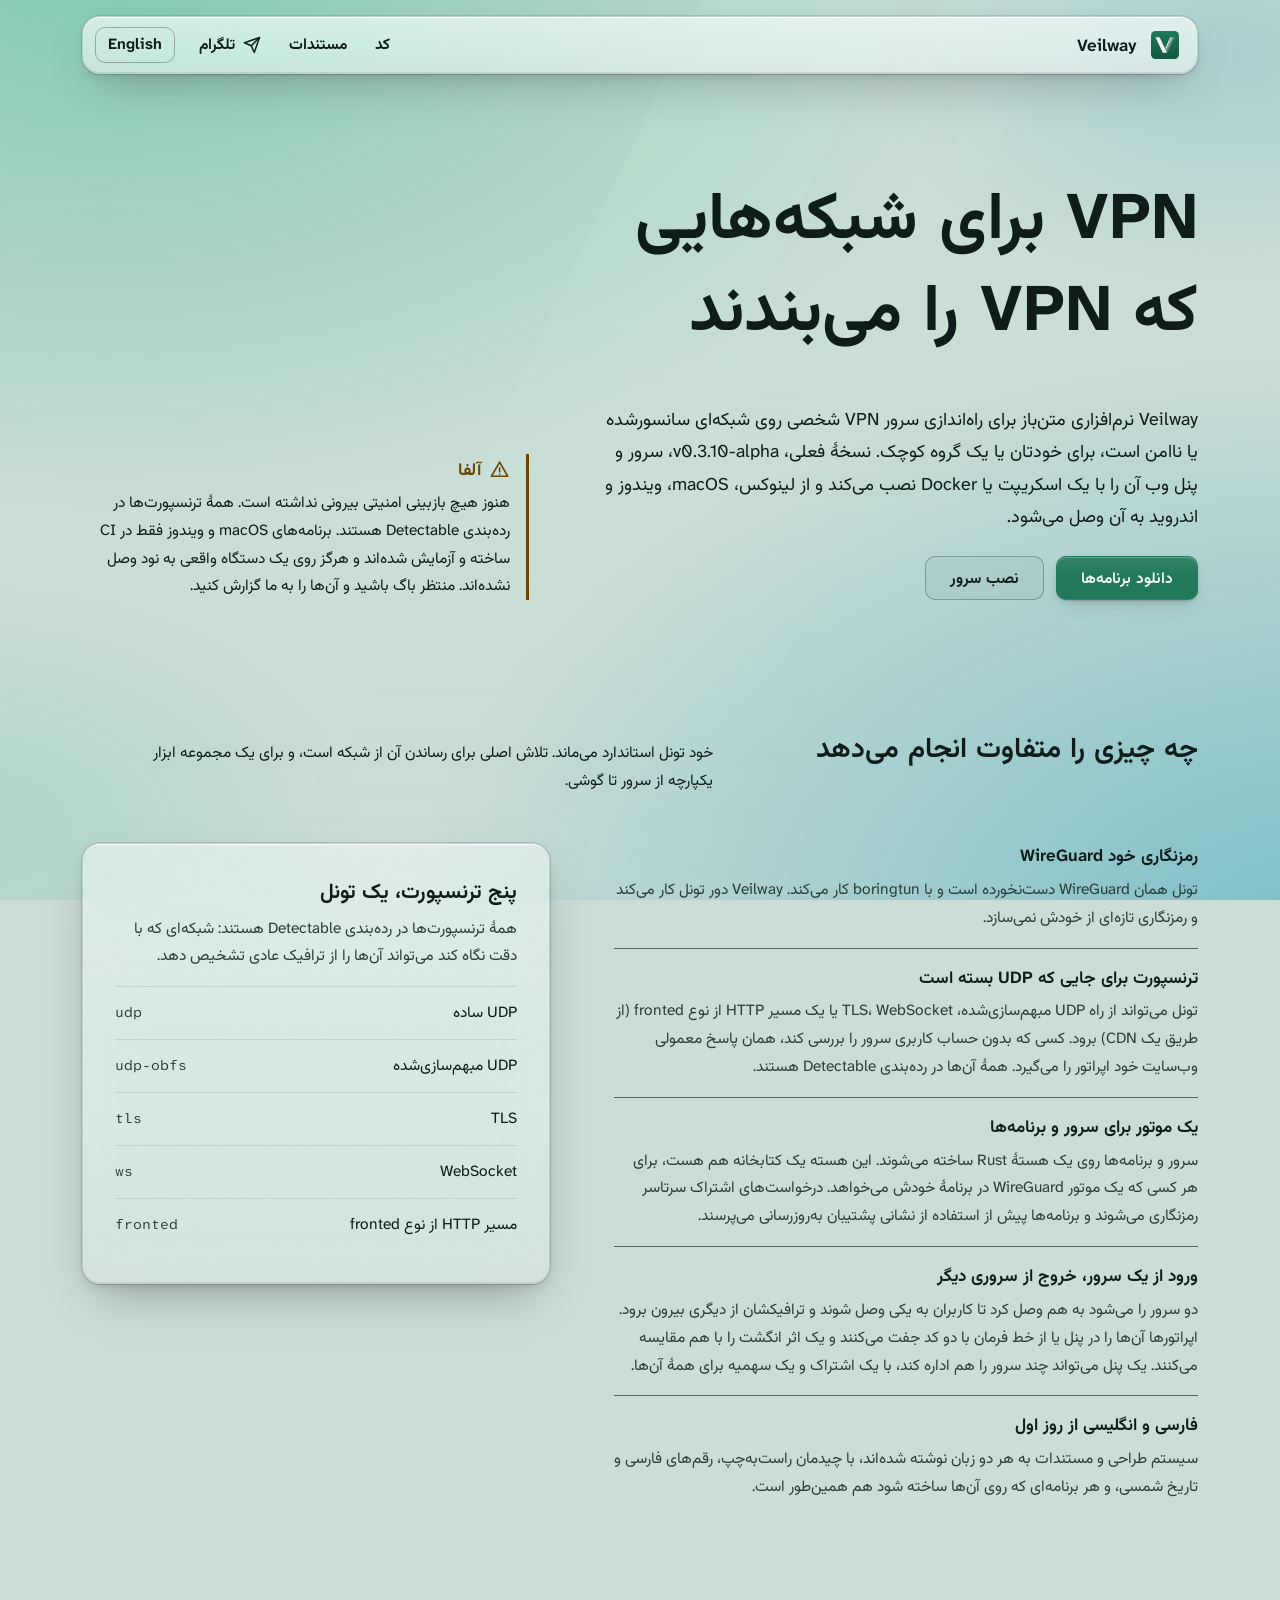
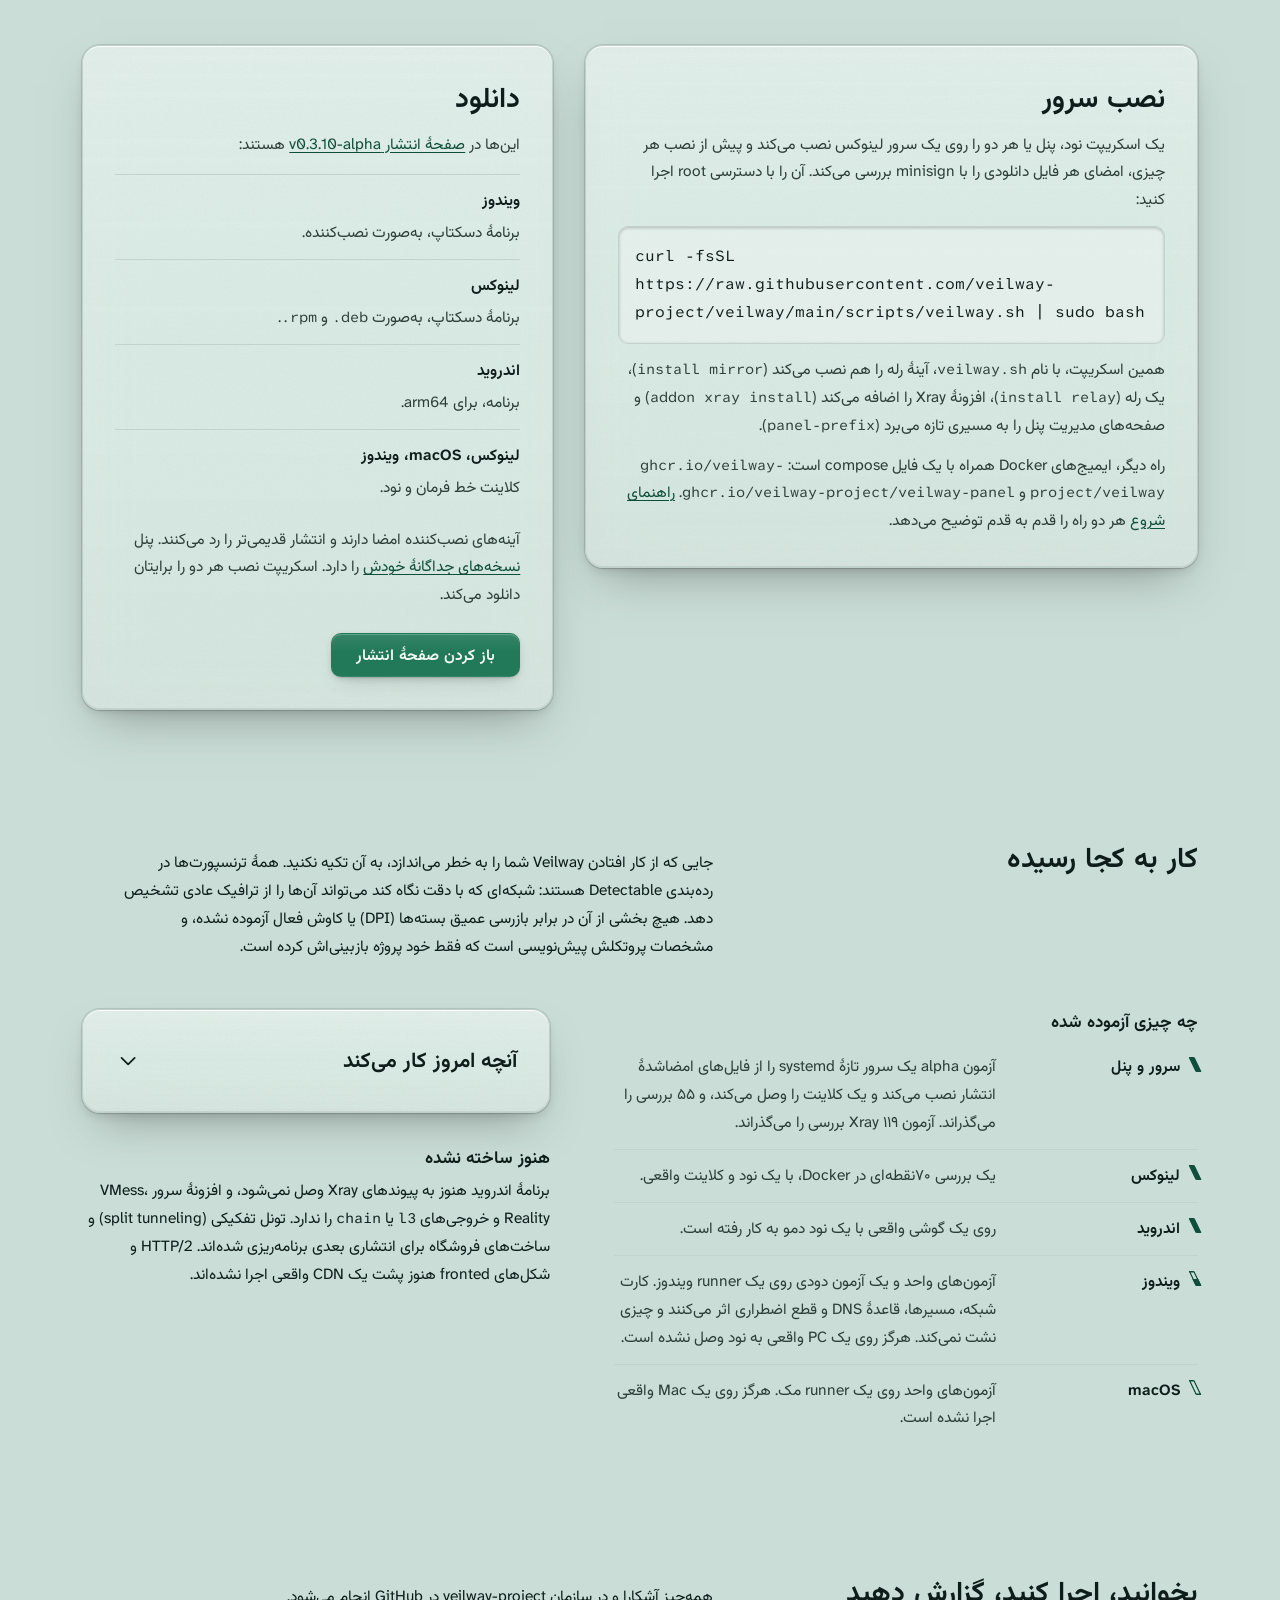
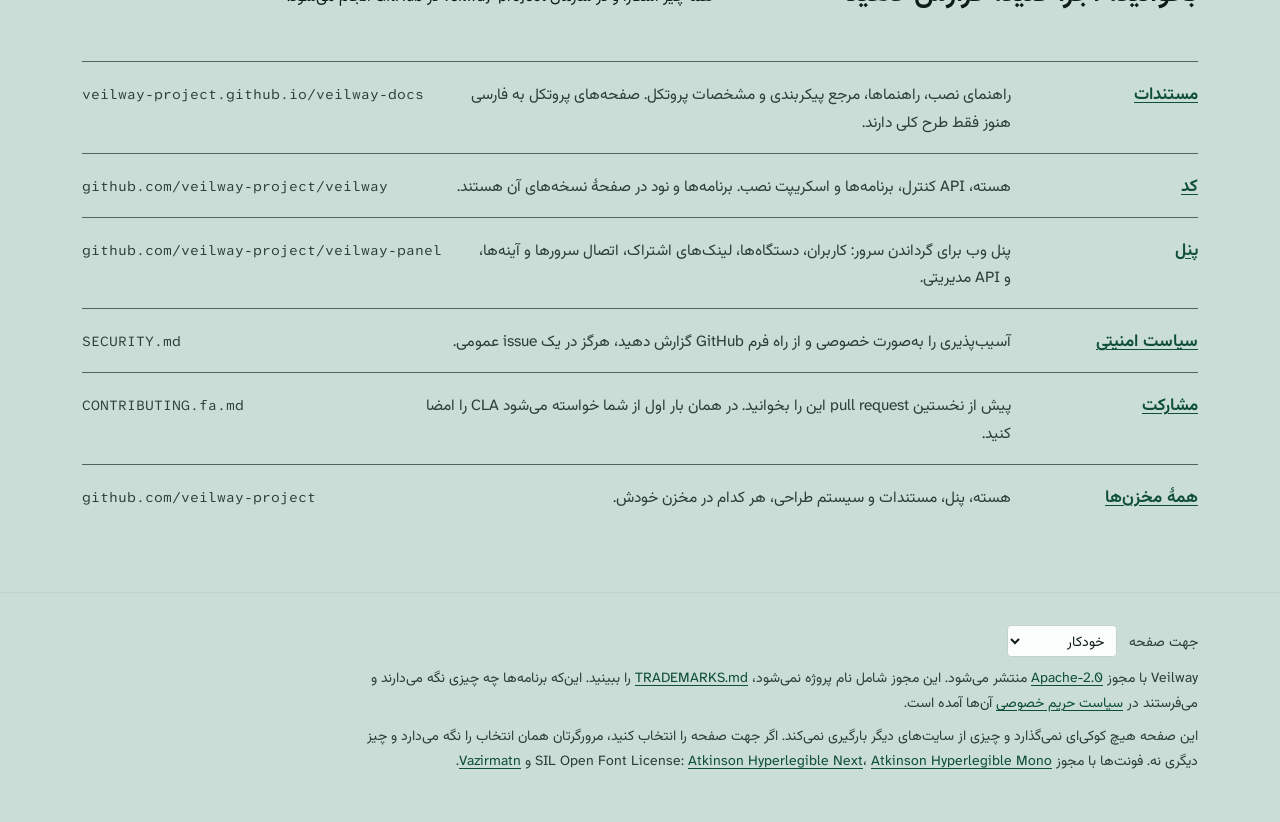
==== commit 74dfdf53: "v0.3.10: the landing page names v0.3.10-alpha and links its downloads Co-Authored-By: Claude <norepl" ====
--- a/fa/index.html
+++ b/fa/index.html
@@ -57,7 +57,7 @@
 		<h1 id="title">VPN برای شبکه‌هایی که VPN را می‌بندند</h1>
 		<div class="hero-body">
 			<div>
-				<p class="lede">Veilway نرم‌افزاری متن‌باز برای راه‌اندازی سرور VPN شخصی روی شبکه‌ای سانسورشده یا ناامن است، برای خودتان یا یک گروه کوچک. نسخهٔ فعلی، <bdi dir="ltr">v0.3.9-alpha</bdi>، سرور و پنل وب آن را با یک اسکریپت یا Docker نصب می‌کند و از لینوکس، macOS، ویندوز و اندروید به آن وصل می‌شود.</p>
+				<p class="lede">Veilway نرم‌افزاری متن‌باز برای راه‌اندازی سرور VPN شخصی روی شبکه‌ای سانسورشده یا ناامن است، برای خودتان یا یک گروه کوچک. نسخهٔ فعلی، <bdi dir="ltr">v0.3.10-alpha</bdi>، سرور و پنل وب آن را با یک اسکریپت یا Docker نصب می‌کند و از لینوکس، macOS، ویندوز و اندروید به آن وصل می‌شود.</p>
 				<div class="actions">
 					<a class="vw-button" data-variant="primary" href="#apps">دانلود برنامه‌ها</a>
 					<a class="vw-button" href="#install">نصب سرور</a>
@@ -120,7 +120,7 @@
 			</div>
 			<div class="sheet vw-glass" id="apps">
 				<h2>دانلود</h2>
-				<p>این‌ها در <a href="https://github.com/veilway-project/veilway/releases/tag/v0.3.9-alpha">صفحهٔ انتشار v0.3.9-alpha</a> هستند:</p>
+				<p>این‌ها در <a href="https://github.com/veilway-project/veilway/releases/tag/v0.3.10-alpha">صفحهٔ انتشار v0.3.10-alpha</a> هستند:</p>
 				<dl class="rows">
 					<div><dt>ویندوز</dt><dd>برنامهٔ دسکتاپ، به‌صورت نصب‌کننده.</dd></div>
 					<div><dt>لینوکس</dt><dd>برنامهٔ دسکتاپ، به‌صورت <code class="vw-code">.deb</code> و <code class="vw-code">.rpm</code>.</dd></div>
@@ -128,7 +128,7 @@
 					<div><dt>لینوکس، macOS، ویندوز</dt><dd>کلاینت خط فرمان و نود.</dd></div>
 				</dl>
 				<p>آینه‌های نصب‌کننده امضا دارند و انتشار قدیمی‌تر را رد می‌کنند. پنل <a href="https://github.com/veilway-project/veilway-panel/releases">نسخه‌های جداگانهٔ خودش</a> را دارد. اسکریپت نصب هر دو را برایتان دانلود می‌کند.</p>
-				<div class="actions"><a class="vw-button" data-variant="primary" href="https://github.com/veilway-project/veilway/releases/tag/v0.3.9-alpha">باز کردن صفحهٔ انتشار</a></div>
+				<div class="actions"><a class="vw-button" data-variant="primary" href="https://github.com/veilway-project/veilway/releases/tag/v0.3.10-alpha">باز کردن صفحهٔ انتشار</a></div>
 			</div>
 		</div>
 	</section>
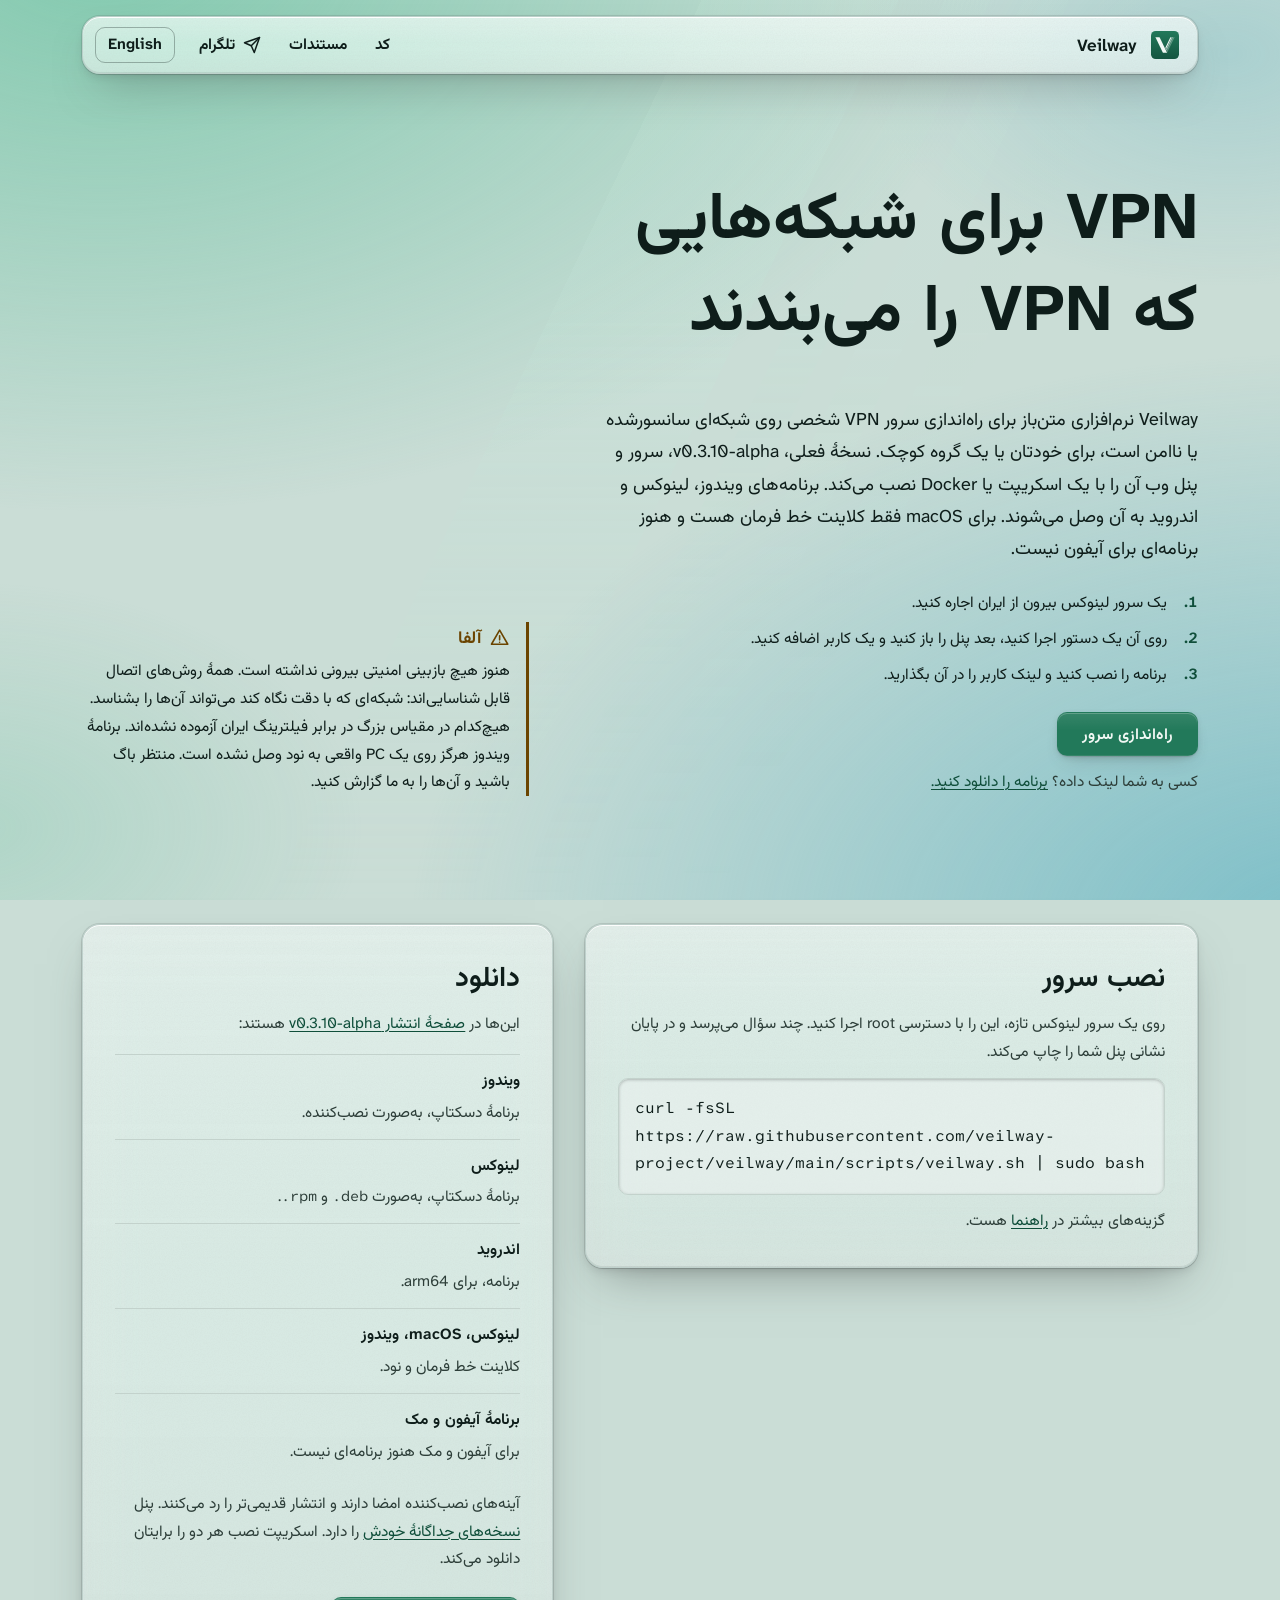
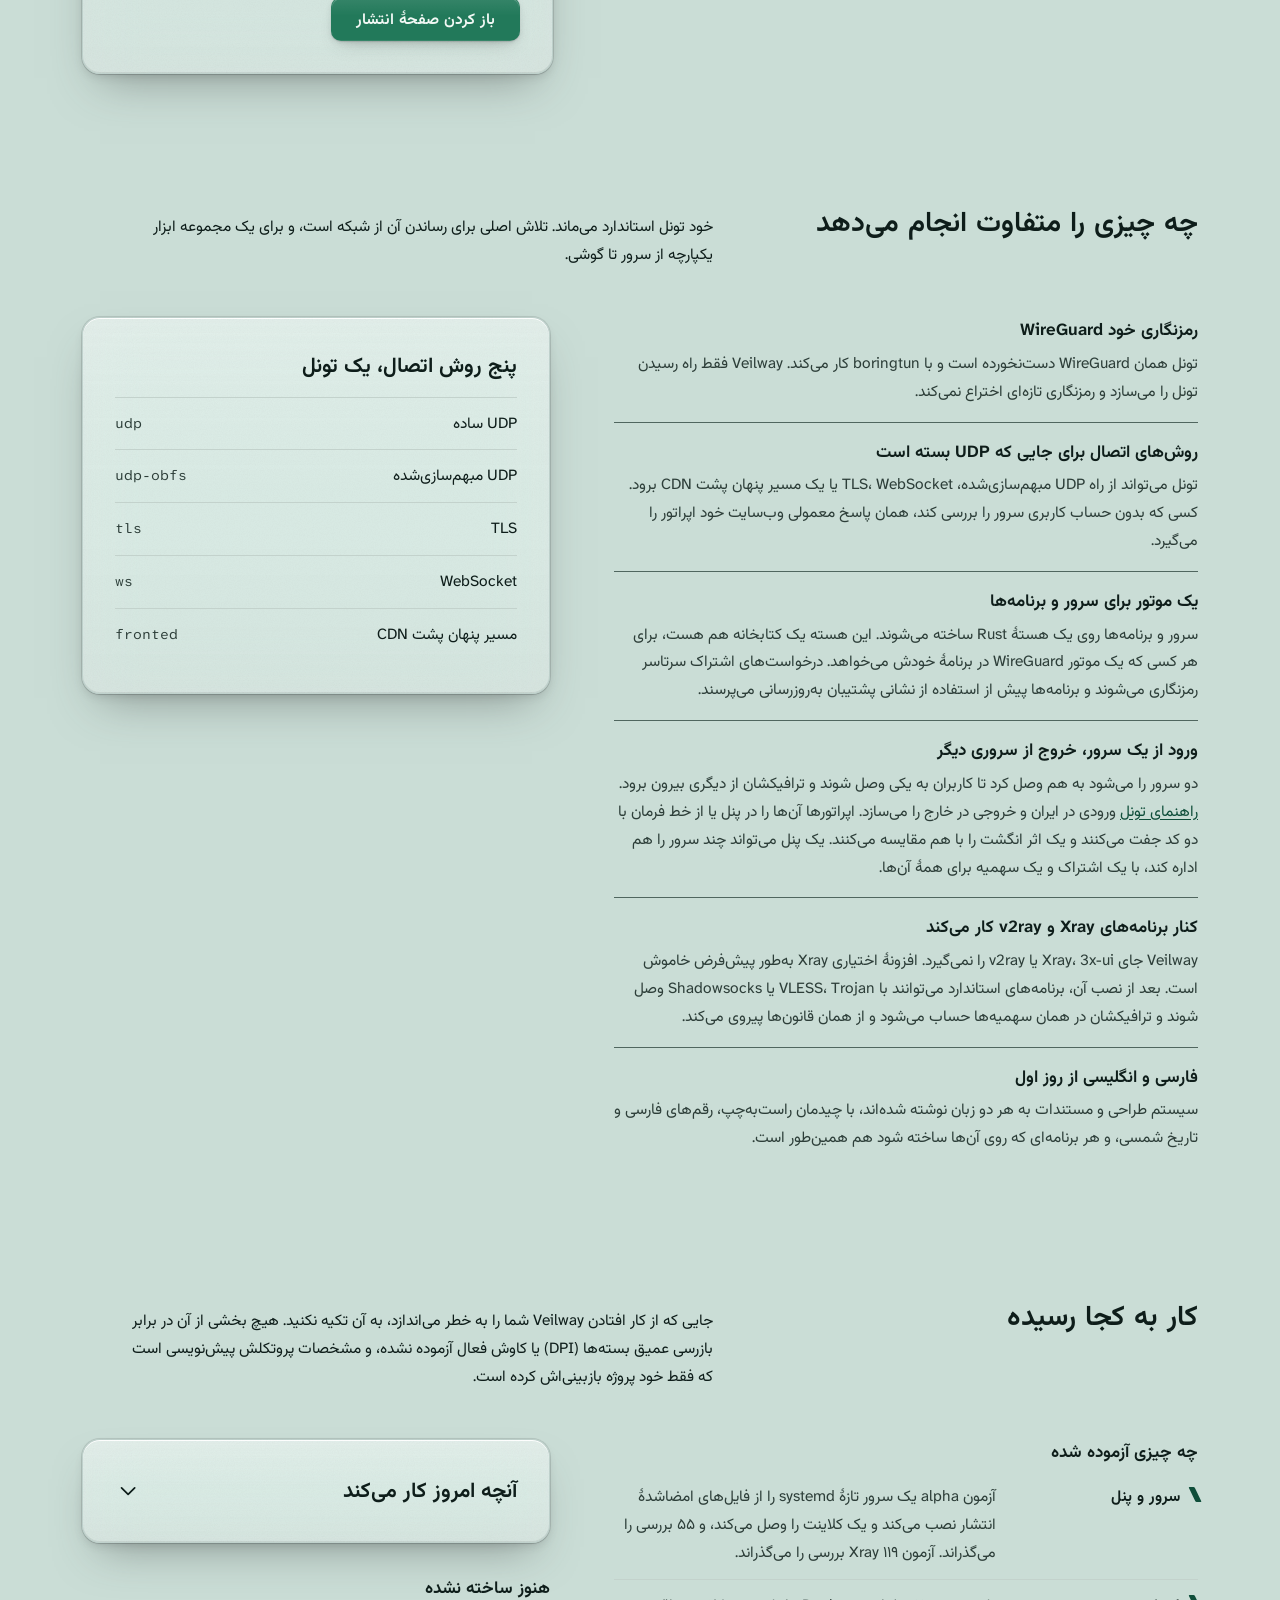
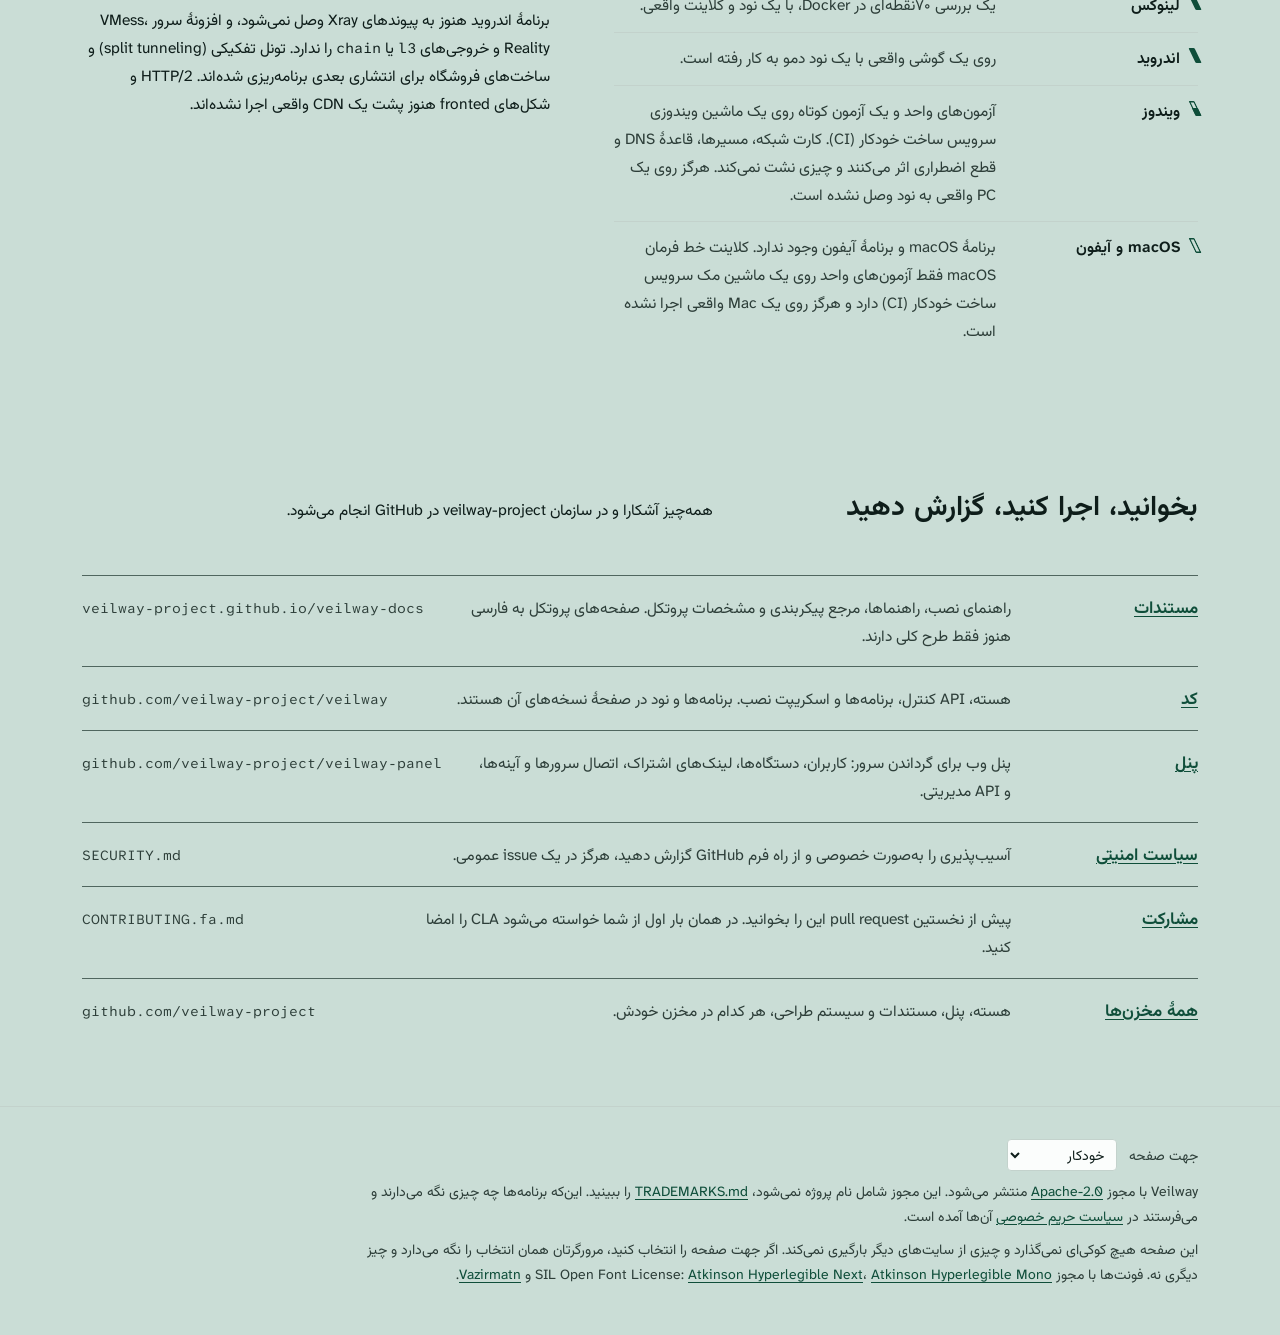
==== commit 342bb7d7: "landing: three first steps and a server-first button, honest platform list (no macOS app, no iPhone " ====
--- a/fa/index.html
+++ b/fa/index.html
@@ -57,66 +57,27 @@
 		<h1 id="title">VPN برای شبکه‌هایی که VPN را می‌بندند</h1>
 		<div class="hero-body">
 			<div>
-				<p class="lede">Veilway نرم‌افزاری متن‌باز برای راه‌اندازی سرور VPN شخصی روی شبکه‌ای سانسورشده یا ناامن است، برای خودتان یا یک گروه کوچک. نسخهٔ فعلی، <bdi dir="ltr">v0.3.10-alpha</bdi>، سرور و پنل وب آن را با یک اسکریپت یا Docker نصب می‌کند و از لینوکس، macOS، ویندوز و اندروید به آن وصل می‌شود.</p>
+				<p class="lede">Veilway نرم‌افزاری متن‌باز برای راه‌اندازی سرور VPN شخصی روی شبکه‌ای سانسورشده یا ناامن است، برای خودتان یا یک گروه کوچک. نسخهٔ فعلی، <bdi dir="ltr">v0.3.10-alpha</bdi>، سرور و پنل وب آن را با یک اسکریپت یا Docker نصب می‌کند. برنامه‌های ویندوز، لینوکس و اندروید به آن وصل می‌شوند. برای macOS فقط کلاینت خط فرمان هست و هنوز برنامه‌ای برای آیفون نیست.</p>
+				<ol class="steps">
+					<li>یک سرور لینوکس بیرون از ایران اجاره کنید.</li>
+					<li>روی آن یک دستور اجرا کنید، بعد پنل را باز کنید و یک کاربر اضافه کنید.</li>
+					<li>برنامه را نصب کنید و لینک کاربر را در آن بگذارید.</li>
+				</ol>
 				<div class="actions">
-					<a class="vw-button" data-variant="primary" href="#apps">دانلود برنامه‌ها</a>
-					<a class="vw-button" href="#install">نصب سرور</a>
-				</div>
-			</div>
-			<p class="caveat" role="note"><strong><svg class="vw-icon" viewBox="0 0 24 24" aria-hidden="true"><path d="M12 3.5 2.8 19.5h18.4z"/><path d="M12 10v4.5"/><path d="M12 17.2v.1"/></svg>آلفا</strong>هنوز هیچ بازبینی امنیتی بیرونی نداشته است. همهٔ ترنسپورت‌ها در رده‌بندی Detectable هستند. برنامه‌های macOS و ویندوز فقط در CI ساخته و آزمایش شده‌اند و هرگز روی یک دستگاه واقعی به نود وصل نشده‌اند. منتظر باگ باشید و آن‌ها را به ما گزارش کنید.</p>
-		</div>
-	</section>
-	<section class="section" aria-labelledby="different">
-		<div class="wrap">
-			<div class="intro">
-				<h2 id="different">چه چیزی را متفاوت انجام می‌دهد</h2>
-				<p>خود تونل استاندارد می‌ماند. تلاش اصلی برای رساندن آن از شبکه است، و برای یک مجموعه ابزار یکپارچه از سرور تا گوشی.</p>
-			</div>
-			<div class="diff">
-				<ul class="points">
-					<li>
-						<h3>رمزنگاری خود WireGuard</h3>
-						<p>تونل همان WireGuard دست‌نخورده است و با boringtun کار می‌کند. Veilway دور تونل کار می‌کند و رمزنگاری تازه‌ای از خودش نمی‌سازد.</p>
-					</li>
-					<li>
-						<h3>ترنسپورت برای جایی که UDP بسته است</h3>
-						<p>تونل می‌تواند از راه UDP مبهم‌سازی‌شده، TLS، WebSocket یا یک مسیر HTTP از نوع fronted (از طریق یک CDN) برود. کسی که بدون حساب کاربری سرور را بررسی کند، همان پاسخ معمولی وب‌سایت خود اپراتور را می‌گیرد. همهٔ آن‌ها در رده‌بندی Detectable هستند.</p>
-					</li>
-					<li>
-						<h3>یک موتور برای سرور و برنامه‌ها</h3>
-						<p>سرور و برنامه‌ها روی یک هستهٔ Rust ساخته می‌شوند. این هسته یک کتابخانه هم هست، برای هر کسی که یک موتور WireGuard در برنامهٔ خودش می‌خواهد. درخواست‌های اشتراک سرتاسر رمزنگاری می‌شوند و برنامه‌ها پیش از استفاده از نشانی پشتیبان به‌روزرسانی می‌پرسند.</p>
-					</li>
-					<li>
-						<h3>ورود از یک سرور، خروج از سروری دیگر</h3>
-						<p>دو سرور را می‌شود به هم وصل کرد تا کاربران به یکی وصل شوند و ترافیکشان از دیگری بیرون برود. اپراتورها آن‌ها را در پنل یا از خط فرمان با دو کد جفت می‌کنند و یک اثر انگشت را با هم مقایسه می‌کنند. یک پنل می‌تواند چند سرور را هم اداره کند، با یک اشتراک و یک سهمیه برای همهٔ آن‌ها.</p>
-					</li>
-					<li>
-						<h3>فارسی و انگلیسی از روز اول</h3>
-						<p>سیستم طراحی و مستندات به هر دو زبان نوشته شده‌اند، با چیدمان راست‌به‌چپ، رقم‌های فارسی و تاریخ شمسی، و هر برنامه‌ای که روی آن‌ها ساخته شود هم همین‌طور است.</p>
-					</li>
-				</ul>
-				<div class="sheet vw-glass">
-					<h3>پنج ترنسپورت، یک تونل</h3>
-					<p>همهٔ ترنسپورت‌ها در رده‌بندی Detectable هستند: شبکه‌ای که با دقت نگاه کند می‌تواند آن‌ها را از ترافیک عادی تشخیص دهد.</p>
-					<ul class="transports">
-						<li><span>UDP ساده</span><span class="vw-code">udp</span></li>
-						<li><span>UDP مبهم‌سازی‌شده</span><span class="vw-code">udp-obfs</span></li>
-						<li><span>TLS</span><span class="vw-code">tls</span></li>
-						<li><span>WebSocket</span><span class="vw-code">ws</span></li>
-						<li><span>مسیر HTTP از نوع fronted</span><span class="vw-code">fronted</span></li>
-					</ul>
-				</div>
-			</div>
+					<a class="vw-button" data-variant="primary" href="https://veilway-project.github.io/veilway-docs/fa/quick-start/">راه‌اندازی سرور</a>
+				</div>
+				<p class="have-link">کسی به شما لینک داده؟ <a href="#apps">برنامه را دانلود کنید.</a></p>
+			</div>
+			<p class="caveat" role="note"><strong><svg class="vw-icon" viewBox="0 0 24 24" aria-hidden="true"><path d="M12 3.5 2.8 19.5h18.4z"/><path d="M12 10v4.5"/><path d="M12 17.2v.1"/></svg>آلفا</strong>هنوز هیچ بازبینی امنیتی بیرونی نداشته است. همهٔ روش‌های اتصال قابل شناسایی‌اند: شبکه‌ای که با دقت نگاه کند می‌تواند آن‌ها را بشناسد. هیچ‌کدام در مقیاس بزرگ در برابر فیلترینگ ایران آزموده نشده‌اند. برنامهٔ ویندوز هرگز روی یک PC واقعی به نود وصل نشده است. منتظر باگ باشید و آن‌ها را به ما گزارش کنید.</p>
 		</div>
 	</section>
 	<section class="section" aria-label="دو راه برای شروع">
 		<div class="wrap ways">
 			<div class="sheet vw-glass" id="install">
 				<h2>نصب سرور</h2>
-				<p>یک اسکریپت نود، پنل یا هر دو را روی یک سرور لینوکس نصب می‌کند و پیش از نصب هر چیزی، امضای هر فایل دانلودی را با minisign بررسی می‌کند. آن را با دسترسی root اجرا کنید:</p>
-					<div class="cmd vw-well"><code class="vw-code">curl -fsSL https://raw.githubusercontent.com/veilway-project/veilway/main/scripts/veilway.sh | sudo bash</code></div>
-				<p>همین اسکریپت، با نام <bdi dir="ltr"><code class="vw-code">veilway.sh</code></bdi>، آینهٔ رله را هم نصب می‌کند (<bdi dir="ltr"><code class="vw-code">install mirror</code></bdi>)، یک رله (<bdi dir="ltr"><code class="vw-code">install relay</code></bdi>)، افزونهٔ Xray را اضافه می‌کند (<bdi dir="ltr"><code class="vw-code">addon xray install</code></bdi>) و صفحه‌های مدیریت پنل را به مسیری تازه می‌برد (<bdi dir="ltr"><code class="vw-code">panel-prefix</code></bdi>).</p>
-					<p>راه دیگر، ایمیج‌های Docker همراه با یک فایل compose است: <code class="vw-code">ghcr.io/veilway-project/veilway</code> و <code class="vw-code">ghcr.io/veilway-project/veilway-panel</code>. <a href="https://veilway-project.github.io/veilway-docs/fa/getting-started/">راهنمای شروع</a> هر دو راه را قدم به قدم توضیح می‌دهد.</p>
+				<p>روی یک سرور لینوکس تازه، این را با دسترسی root اجرا کنید. چند سؤال می‌پرسد و در پایان نشانی پنل شما را چاپ می‌کند.</p>
+				<div class="cmd vw-well"><code class="vw-code">curl -fsSL https://raw.githubusercontent.com/veilway-project/veilway/main/scripts/veilway.sh | sudo bash</code></div>
+				<p>گزینه‌های بیشتر در <a href="https://veilway-project.github.io/veilway-docs/fa/getting-started/">راهنما</a> هست.</p>
 			</div>
 			<div class="sheet vw-glass" id="apps">
 				<h2>دانلود</h2>
@@ -126,9 +87,56 @@
 					<div><dt>لینوکس</dt><dd>برنامهٔ دسکتاپ، به‌صورت <code class="vw-code">.deb</code> و <code class="vw-code">.rpm</code>.</dd></div>
 					<div><dt>اندروید</dt><dd>برنامه، برای arm64.</dd></div>
 					<div><dt>لینوکس، macOS، ویندوز</dt><dd>کلاینت خط فرمان و نود.</dd></div>
+					<div><dt>برنامهٔ آیفون و مک</dt><dd>برای آیفون و مک هنوز برنامه‌ای نیست.</dd></div>
 				</dl>
 				<p>آینه‌های نصب‌کننده امضا دارند و انتشار قدیمی‌تر را رد می‌کنند. پنل <a href="https://github.com/veilway-project/veilway-panel/releases">نسخه‌های جداگانهٔ خودش</a> را دارد. اسکریپت نصب هر دو را برایتان دانلود می‌کند.</p>
 				<div class="actions"><a class="vw-button" data-variant="primary" href="https://github.com/veilway-project/veilway/releases/tag/v0.3.10-alpha">باز کردن صفحهٔ انتشار</a></div>
+			</div>
+		</div>
+	</section>
+	<section class="section" aria-labelledby="different">
+		<div class="wrap">
+			<div class="intro">
+				<h2 id="different">چه چیزی را متفاوت انجام می‌دهد</h2>
+				<p>خود تونل استاندارد می‌ماند. تلاش اصلی برای رساندن آن از شبکه است، و برای یک مجموعه ابزار یکپارچه از سرور تا گوشی.</p>
+			</div>
+			<div class="diff">
+				<ul class="points">
+					<li>
+						<h3>رمزنگاری خود WireGuard</h3>
+						<p>تونل همان WireGuard دست‌نخورده است و با boringtun کار می‌کند. Veilway فقط راه رسیدن تونل را می‌سازد و رمزنگاری تازه‌ای اختراع نمی‌کند.</p>
+					</li>
+					<li>
+						<h3>روش‌های اتصال برای جایی که UDP بسته است</h3>
+						<p>تونل می‌تواند از راه UDP مبهم‌سازی‌شده، TLS، WebSocket یا یک مسیر پنهان پشت CDN برود. کسی که بدون حساب کاربری سرور را بررسی کند، همان پاسخ معمولی وب‌سایت خود اپراتور را می‌گیرد.</p>
+					</li>
+					<li>
+						<h3>یک موتور برای سرور و برنامه‌ها</h3>
+						<p>سرور و برنامه‌ها روی یک هستهٔ Rust ساخته می‌شوند. این هسته یک کتابخانه هم هست، برای هر کسی که یک موتور WireGuard در برنامهٔ خودش می‌خواهد. درخواست‌های اشتراک سرتاسر رمزنگاری می‌شوند و برنامه‌ها پیش از استفاده از نشانی پشتیبان به‌روزرسانی می‌پرسند.</p>
+					</li>
+					<li>
+						<h3>ورود از یک سرور، خروج از سروری دیگر</h3>
+						<p>دو سرور را می‌شود به هم وصل کرد تا کاربران به یکی وصل شوند و ترافیکشان از دیگری بیرون برود. <a href="https://veilway-project.github.io/veilway-docs/fa/guides/entry-node/">راهنمای تونل</a> ورودی در ایران و خروجی در خارج را می‌سازد. اپراتورها آن‌ها را در پنل یا از خط فرمان با دو کد جفت می‌کنند و یک اثر انگشت را با هم مقایسه می‌کنند. یک پنل می‌تواند چند سرور را هم اداره کند، با یک اشتراک و یک سهمیه برای همهٔ آن‌ها.</p>
+					</li>
+					<li>
+						<h3>کنار برنامه‌های Xray و v2ray کار می‌کند</h3>
+						<p>Veilway جای Xray، 3x-ui یا v2ray را نمی‌گیرد. افزونهٔ اختیاری Xray به‌طور پیش‌فرض خاموش است. بعد از نصب آن، برنامه‌های استاندارد می‌توانند با VLESS، Trojan یا Shadowsocks وصل شوند و ترافیکشان در همان سهمیه‌ها حساب می‌شود و از همان قانون‌ها پیروی می‌کند.</p>
+					</li>
+					<li>
+						<h3>فارسی و انگلیسی از روز اول</h3>
+						<p>سیستم طراحی و مستندات به هر دو زبان نوشته شده‌اند، با چیدمان راست‌به‌چپ، رقم‌های فارسی و تاریخ شمسی، و هر برنامه‌ای که روی آن‌ها ساخته شود هم همین‌طور است.</p>
+					</li>
+				</ul>
+				<div class="sheet vw-glass">
+					<h3>پنج روش اتصال، یک تونل</h3>
+					<ul class="transports">
+						<li><span>UDP ساده</span><span class="vw-code">udp</span></li>
+						<li><span>UDP مبهم‌سازی‌شده</span><span class="vw-code">udp-obfs</span></li>
+						<li><span>TLS</span><span class="vw-code">tls</span></li>
+						<li><span>WebSocket</span><span class="vw-code">ws</span></li>
+						<li><span>مسیر پنهان پشت CDN</span><span class="vw-code">fronted</span></li>
+					</ul>
+				</div>
 			</div>
 		</div>
 	</section>
@@ -136,7 +144,7 @@
 		<div class="wrap">
 			<div class="intro">
 				<h2 id="status">کار به کجا رسیده</h2>
-				<p>جایی که از کار افتادن Veilway شما را به خطر می‌اندازد، به آن تکیه نکنید. همهٔ ترنسپورت‌ها در رده‌بندی Detectable هستند: شبکه‌ای که با دقت نگاه کند می‌تواند آن‌ها را از ترافیک عادی تشخیص دهد. هیچ بخشی از آن در برابر بازرسی عمیق بسته‌ها (DPI) یا کاوش فعال آزموده نشده، و مشخصات پروتکلش پیش‌نویسی است که فقط خود پروژه بازبینی‌اش کرده است.</p>
+				<p>جایی که از کار افتادن Veilway شما را به خطر می‌اندازد، به آن تکیه نکنید. هیچ بخشی از آن در برابر بازرسی عمیق بسته‌ها (DPI) یا کاوش فعال آزموده نشده، و مشخصات پروتکلش پیش‌نویسی است که فقط خود پروژه بازبینی‌اش کرده است.</p>
 			</div>
 			<div class="stand">
 				<div>
@@ -145,25 +153,21 @@
 						<div class="state"><dt><span class="mark" aria-hidden="true"></span>سرور و پنل</dt><dd>آزمون alpha یک سرور تازهٔ systemd را از فایل‌های امضاشدهٔ انتشار نصب می‌کند و یک کلاینت را وصل می‌کند، و ۵۵ بررسی را می‌گذراند. آزمون Xray ۱۱۹ بررسی را می‌گذراند.</dd></div>
 						<div class="state"><dt><span class="mark" aria-hidden="true"></span>لینوکس</dt><dd>یک بررسی ۷۰‌نقطه‌ای در Docker، با یک نود و کلاینت واقعی.</dd></div>
 						<div class="state"><dt><span class="mark" aria-hidden="true"></span>اندروید</dt><dd>روی یک گوشی واقعی با یک نود دمو به کار رفته است.</dd></div>
-						<div class="state" data-state="half"><dt><span class="mark" aria-hidden="true"></span>ویندوز</dt><dd>آزمون‌های واحد و یک آزمون دودی روی یک runner ویندوز. کارت شبکه، مسیرها، قاعدهٔ DNS و قطع اضطراری اثر می‌کنند و چیزی نشت نمی‌کند. هرگز روی یک PC واقعی به نود وصل نشده است.</dd></div>
-						<div class="state" data-state="none"><dt><span class="mark" aria-hidden="true"></span>macOS</dt><dd>آزمون‌های واحد روی یک runner مک. هرگز روی یک Mac واقعی اجرا نشده است.</dd></div>
+						<div class="state" data-state="half"><dt><span class="mark" aria-hidden="true"></span>ویندوز</dt><dd>آزمون‌های واحد و یک آزمون کوتاه روی یک ماشین ویندوزی سرویس ساخت خودکار (CI). کارت شبکه، مسیرها، قاعدهٔ DNS و قطع اضطراری اثر می‌کنند و چیزی نشت نمی‌کند. هرگز روی یک PC واقعی به نود وصل نشده است.</dd></div>
+						<div class="state" data-state="none"><dt><span class="mark" aria-hidden="true"></span>macOS و آیفون</dt><dd>برنامهٔ macOS و برنامهٔ آیفون وجود ندارد. کلاینت خط فرمان macOS فقط آزمون‌های واحد روی یک ماشین مک سرویس ساخت خودکار (CI) دارد و هرگز روی یک Mac واقعی اجرا نشده است.</dd></div>
 					</dl>
 				</div>
 				<div>
 					<details class="sheet vw-glass">
 						<summary>آنچه امروز کار می‌کند<svg class="vw-icon" viewBox="0 0 24 24" aria-hidden="true"><path d="m6 9 6 6 6-6"/></svg></summary>
 						<ul class="done-list">
-						<li>سروری که WireGuard را برای کاربران زیادی روی پنج ترنسپورت اجرا می‌کند: UDP ساده، UDP مبهم‌سازی‌شده، TLS، WebSocket و یک مسیر HTTP از نوع fronted. کلاینت روی TLS، WebSocket و fronted مثل Chrome با HTTP/2 حرف می‌زند و نود آن را وقتی می‌دهد که <bdi dir="ltr"><code class="vw-code">http2</code></bdi> را روشن کنید. WebSocket و fronted پشت وب‌سرور خودتان کار می‌کنند و پنل برای شکل‌های مسیر fronted پیش‌تنظیم دارد. قانون‌های مسیریابی، سهمیهٔ مصرف و بارگذاری دوبارهٔ پیکربندی بدون راه‌اندازی دوباره را دارد. کسی که بدون حساب کاربری سرور را کاوش کند، وب‌سایت خود اپراتور را می‌بیند.</li>
-						<li>یک پنل وب به فارسی و انگلیسی: ورود مدیر با گذرواژه و کد یک‌بارمصرف، کاربران، دستگاه‌ها و گروه‌ها، لینک‌های اشتراک و کد QR، ورودی‌ها، خروجی‌ها (یک خروجی پیش‌فرض و خروجی جدا برای هر کاربر)، مسیریابی، راه‌اندازی هدایت‌شده برای نود ورودی و تونل معکوس، رله‌ها، تاریخچهٔ ترافیک، DNS و گزارش‌ها، اعلان برای همهٔ دستگاه‌ها، چند مدیر، پشتیبان‌گیری و بازیابی، یک دکمهٔ به‌روزرسانی، و یک API مدیریتی با توکن. پنل فقط روی loopback گوش می‌دهد و TLS را وب‌سرور جلوی آن فراهم می‌کند.</li>
-						<li>اشتراک‌هایی که در راه خصوصی می‌مانند: درخواست و پاسخ سرتاسر رمزنگاری می‌شوند (کلیدهای Oblivious HTTP روی HPKE)، پس آینهٔ رله چیزی از آن‌ها نمی‌بیند. لینک، کلید دروازهٔ سرور را دارد. نقطه‌های پایانی نام‌دار در <bdi dir="ltr"><code class="vw-code">sub_path/&lt;name&gt;</code></bdi> در دسترس‌اند و برای هر کاربر و هر گروه تعیین می‌شوند. آینه‌های ایستا و آینه‌های رله نشانی پشتیبان به‌روزرسانی‌اند و برنامه پیش از استفاده از آن‌ها می‌پرسد. اشتراک را می‌شود با یک فایل <bdi dir="ltr"><code class="vw-code">.vwsealed</code></bdi> با گذرواژه هم فرستاد.</li>
-						<li>برنامه‌های دسکتاپ برای لینوکس، macOS و ویندوز، به فارسی و انگلیسی. اشتراک را با لینک، فایل یا تصویر QR وارد می‌کنند، پیش از هر کار پرخطر به زبان ساده می‌پرسند، با یک دکمه وصل می‌شوند، و سرعت لحظه‌ای، مصرف، خروجی و جزئیات اتصال را نشان می‌دهند. «اشتراک‌گذاری» فقط لینک را می‌فرستد و هرگز کلیدهای دستگاه را نمی‌فرستد. اگر تونل از کار بیفتد، قطع اضطراری ترافیک را می‌بندد، و برنامه خودش را به‌روز می‌کند.</li>
-						<li>یک برنامهٔ اندروید (arm64) روی همان موتور، با همان صفحه‌ها به هر دو زبان و به‌روزرسان خودش. هنوز نمی‌تواند کد QR را با دوربین بخواند.</li>
-						<li>اتصال دو سرور به هم، با کدهایی که هر دو اپراتور با هم مقایسه می‌کنند. یک نود می‌تواند یک پورت TCP یا UDP را از راه یک پیوند جلو ببرد، با محدودیت برای هر مبدأ. رله را می‌شود برای هر کاربر و هر گروه تعیین کرد.</li>
-						<li>بسته‌های آفلاین: یک فایل امضاشده با به‌روزرسانی برنامه، سندهای اشتراک و اطلاعیه‌ها، که با <bdi dir="ltr"><code class="vw-code">veilway bundle make</code></bdi> ساخته و با <bdi dir="ltr"><code class="vw-code">veilway bundle inspect</code></bdi> بررسی می‌شود. برنامه‌های دسکتاپ و اندروید محتوای آن را نشان می‌دهند و بدون ضربهٔ کاربر چیزی اعمال نمی‌شود.</li>
-						<li>پیوندهای Xray در برنامهٔ دسکتاپ روی لینوکس، macOS و ویندوز (vless، vmess، trojan و ss). افزونه به درخواست و از یک انتشار پین‌شده نصب می‌شود، و این پروفایل‌ها «فقط TCP و UDP» نشان داده می‌شوند.</li>
-						<li>حالت سایت قرضی، قابلیتی آلفا که به‌طور پیش‌فرض خاموش است: اتصالی که خودش را اثبات نکند، بایت به بایت به یک وب‌سایت واقعی منتقل می‌شود. پنل آن را تنظیم می‌کند و برنامه‌ها فقط بعد از روشن کردن «روش‌های انتقال آلفا» از آن استفاده می‌کنند. فقط خود پروژه آن را بازبینی کرده و در رده Detectable است.</li>
-						<li>یک افزونهٔ اختیاری Xray که به‌طور پیش‌فرض خاموش است: نود نسخهٔ رسمی Xray را به‌عنوان فرایند فرزند اجرا می‌کند تا برنامه‌های استاندارد با VLESS و Trojan روی TLS یا با Shadowsocks، روی TCP و UDP، وصل شوند. ترافیک آن‌ها در همان سهمیه‌ها حساب می‌شود و از همان قانون‌ها پیروی می‌کند. Veilway پروژه‌ای جداست و این افزونه جایگزین Xray نیست.</li>
-					</ul>
+							<li>سروری که WireGuard را برای کاربران زیادی روی پنج روش اتصال اجرا می‌کند، با قانون‌های مسیریابی، سهمیه و بارگذاری دوبارهٔ پیکربندی. کسی که بدون حساب کاربری سرور را کاوش کند، وب‌سایت خود اپراتور را می‌بیند.</li>
+							<li>یک پنل وب به فارسی و انگلیسی: کاربران، دستگاه‌ها، لینک‌های اشتراک و کد QR، خروجی‌ها، مسیریابی، تاریخچهٔ ترافیک، پشتیبان‌گیری و بازیابی، و یک API مدیریتی.</li>
+							<li>اشتراک‌هایی که در راه خصوصی می‌مانند: درخواست و پاسخ سرتاسر رمزنگاری می‌شوند، پس آینهٔ رله چیزی از آن‌ها نمی‌بیند.</li>
+							<li>برنامه‌های دسکتاپ برای ویندوز و لینوکس و یک برنامهٔ اندروید (arm64)، به فارسی و انگلیسی. اشتراک را با لینک یا فایل وارد می‌کنند، با یک دکمه وصل می‌شوند و قطع اضطراری دارند.</li>
+							<li>اتصال دو سرور به هم، و یک افزونهٔ اختیاری Xray تا برنامه‌های استاندارد بتوانند وصل شوند.</li>
+						</ul>
+						<p class="more">بقیه در <a href="https://veilway-project.github.io/veilway-docs/fa/alpha/">صفحهٔ آلفا</a> در مستندات هست.</p>
 					</details>
 					<div class="not-built">
 						<h3>هنوز ساخته نشده</h3>
--- a/site.css
+++ b/site.css
@@ -337,6 +337,11 @@
 :lang(fa) .lede { font-size: 1.125rem; }
 .actions { display: flex; flex-wrap: wrap; gap: var(--s-3); margin-block-start: var(--s-5); }
 /* Not a box: a sentence that carries its own sign, set apart by a rule in the warning color. */
+.steps { display: grid; gap: var(--s-2); margin-block-start: var(--s-5); max-inline-size: 34em; counter-reset: step; }
+.steps li { display: grid; grid-template-columns: 1.5em minmax(0, 1fr); gap: var(--s-2); counter-increment: step; }
+.steps li::before { content: counter(step) "."; font-weight: var(--weight-strong); color: var(--c-accent-ink); font-variant-numeric: tabular-nums; }
+.have-link { margin-block-start: var(--s-3); color: var(--c-text-muted); }
+.done-list + .more { margin-block-start: var(--s-4); }
 .caveat { padding-inline-start: var(--s-4); border-inline-start: 3px solid var(--c-warning); max-inline-size: 30em; }
 .caveat strong { display: flex; align-items: center; gap: var(--s-2); color: var(--c-warning); font-size: var(--text-4); margin-block-end: var(--s-1); }
 .caveat .vw-icon { stroke-width: 1.8; }
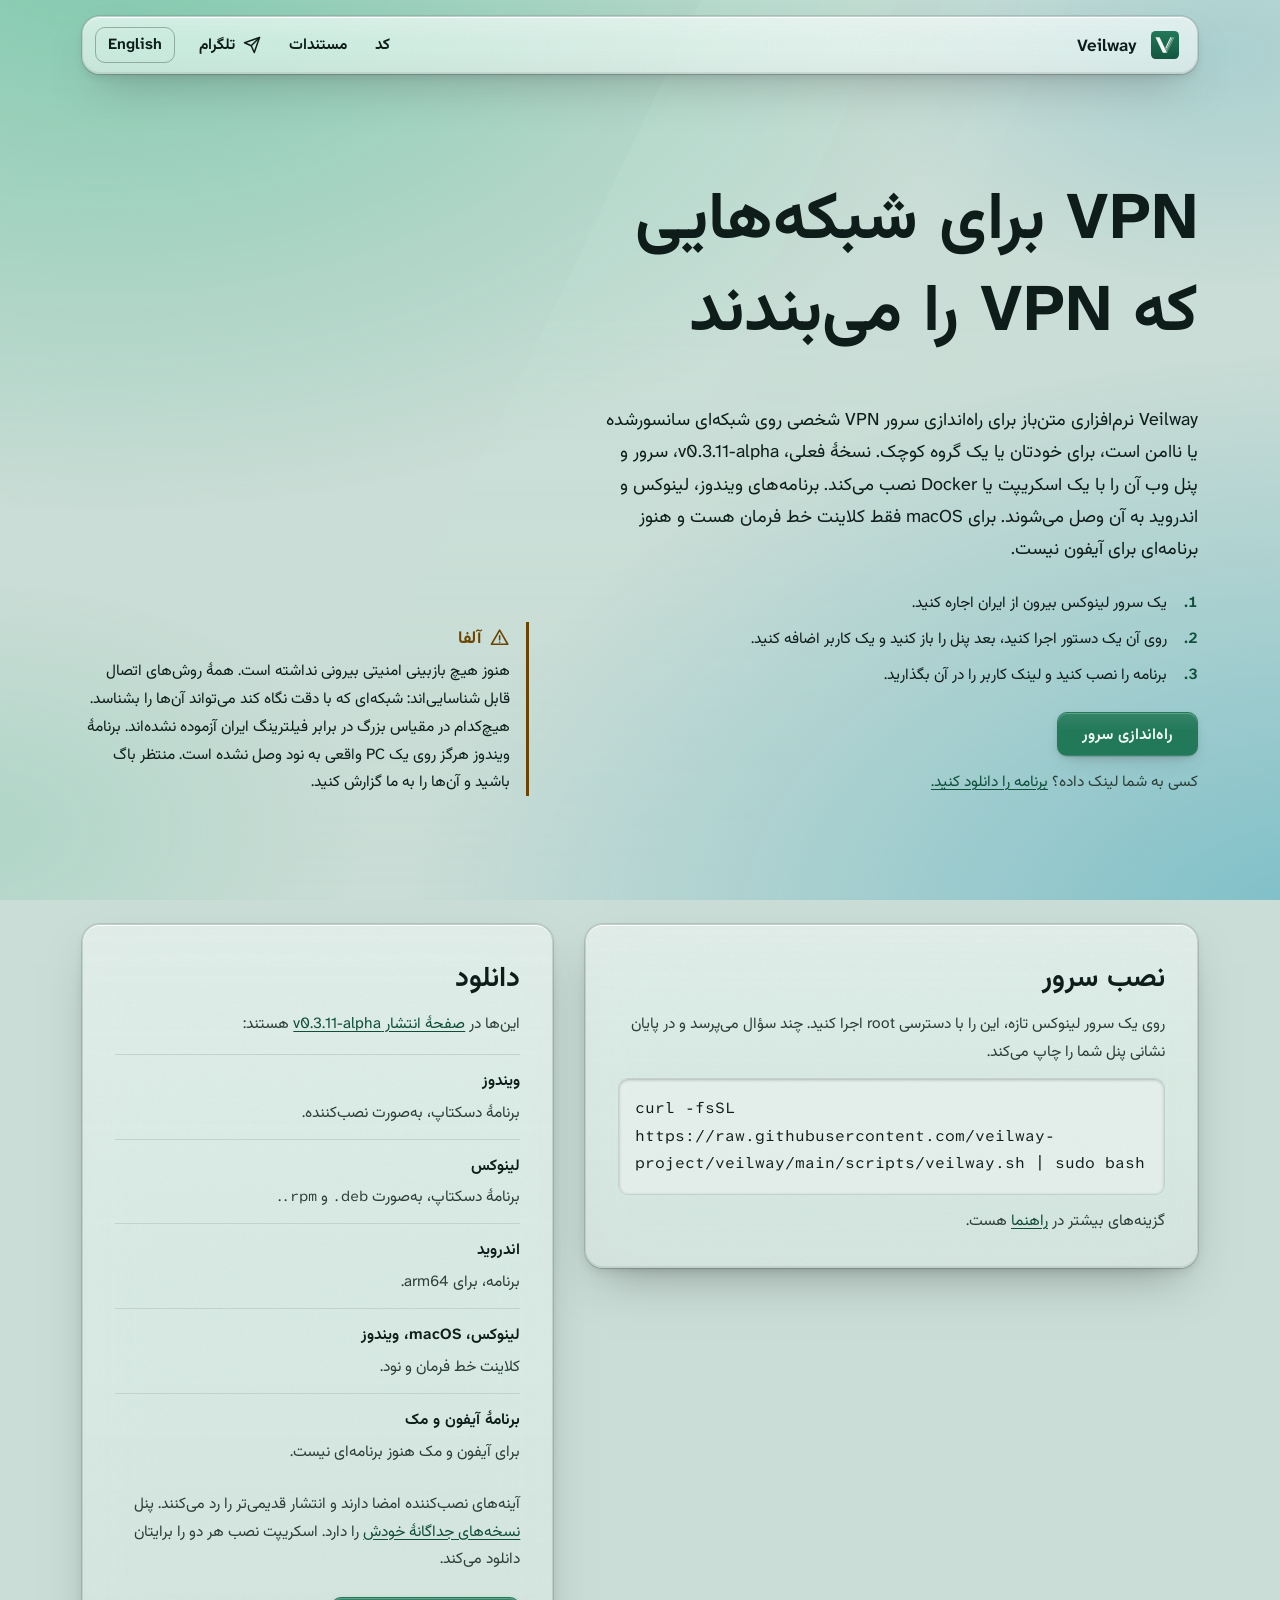
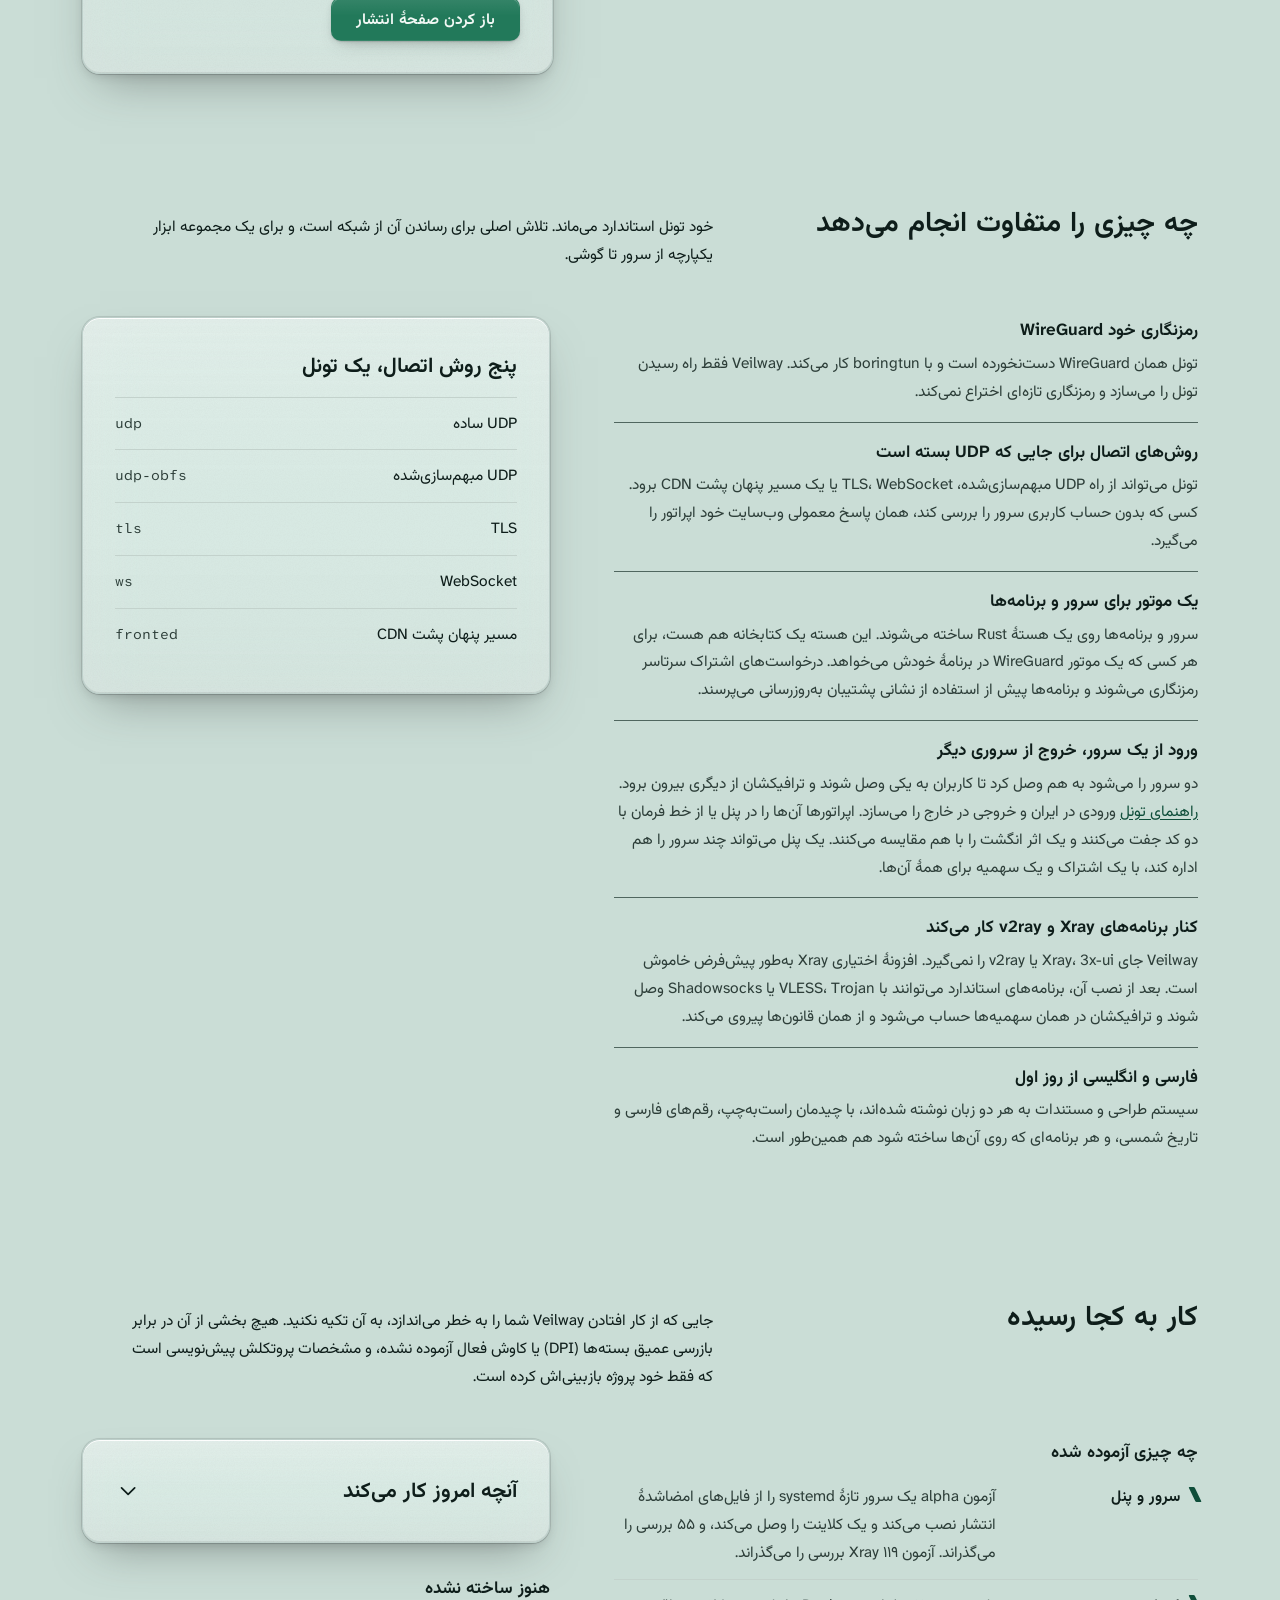
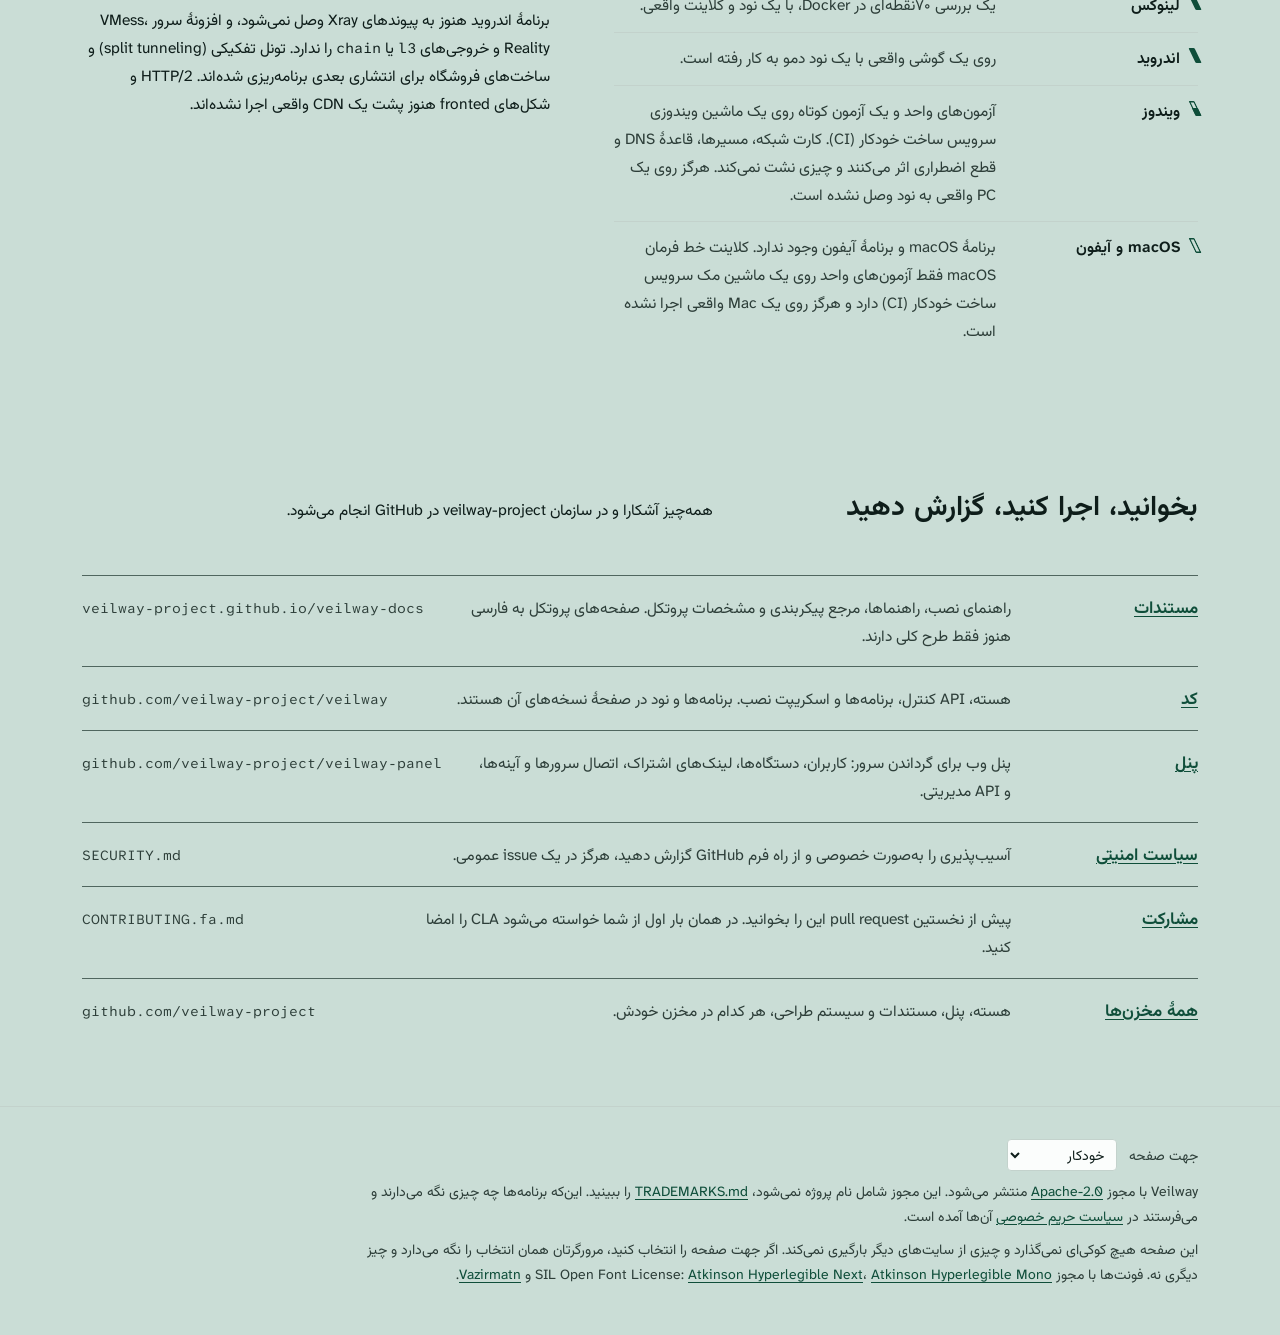
==== commit b91d832a: "landing: v0.3.11-alpha links Co-Authored-By: Claude <noreply@anthropic.com>" ====
--- a/fa/index.html
+++ b/fa/index.html
@@ -57,7 +57,7 @@
 		<h1 id="title">VPN برای شبکه‌هایی که VPN را می‌بندند</h1>
 		<div class="hero-body">
 			<div>
-				<p class="lede">Veilway نرم‌افزاری متن‌باز برای راه‌اندازی سرور VPN شخصی روی شبکه‌ای سانسورشده یا ناامن است، برای خودتان یا یک گروه کوچک. نسخهٔ فعلی، <bdi dir="ltr">v0.3.10-alpha</bdi>، سرور و پنل وب آن را با یک اسکریپت یا Docker نصب می‌کند. برنامه‌های ویندوز، لینوکس و اندروید به آن وصل می‌شوند. برای macOS فقط کلاینت خط فرمان هست و هنوز برنامه‌ای برای آیفون نیست.</p>
+				<p class="lede">Veilway نرم‌افزاری متن‌باز برای راه‌اندازی سرور VPN شخصی روی شبکه‌ای سانسورشده یا ناامن است، برای خودتان یا یک گروه کوچک. نسخهٔ فعلی، <bdi dir="ltr">v0.3.11-alpha</bdi>، سرور و پنل وب آن را با یک اسکریپت یا Docker نصب می‌کند. برنامه‌های ویندوز، لینوکس و اندروید به آن وصل می‌شوند. برای macOS فقط کلاینت خط فرمان هست و هنوز برنامه‌ای برای آیفون نیست.</p>
 				<ol class="steps">
 					<li>یک سرور لینوکس بیرون از ایران اجاره کنید.</li>
 					<li>روی آن یک دستور اجرا کنید، بعد پنل را باز کنید و یک کاربر اضافه کنید.</li>
@@ -81,7 +81,7 @@
 			</div>
 			<div class="sheet vw-glass" id="apps">
 				<h2>دانلود</h2>
-				<p>این‌ها در <a href="https://github.com/veilway-project/veilway/releases/tag/v0.3.10-alpha">صفحهٔ انتشار v0.3.10-alpha</a> هستند:</p>
+				<p>این‌ها در <a href="https://github.com/veilway-project/veilway/releases/tag/v0.3.11-alpha">صفحهٔ انتشار v0.3.11-alpha</a> هستند:</p>
 				<dl class="rows">
 					<div><dt>ویندوز</dt><dd>برنامهٔ دسکتاپ، به‌صورت نصب‌کننده.</dd></div>
 					<div><dt>لینوکس</dt><dd>برنامهٔ دسکتاپ، به‌صورت <code class="vw-code">.deb</code> و <code class="vw-code">.rpm</code>.</dd></div>
@@ -90,7 +90,7 @@
 					<div><dt>برنامهٔ آیفون و مک</dt><dd>برای آیفون و مک هنوز برنامه‌ای نیست.</dd></div>
 				</dl>
 				<p>آینه‌های نصب‌کننده امضا دارند و انتشار قدیمی‌تر را رد می‌کنند. پنل <a href="https://github.com/veilway-project/veilway-panel/releases">نسخه‌های جداگانهٔ خودش</a> را دارد. اسکریپت نصب هر دو را برایتان دانلود می‌کند.</p>
-				<div class="actions"><a class="vw-button" data-variant="primary" href="https://github.com/veilway-project/veilway/releases/tag/v0.3.10-alpha">باز کردن صفحهٔ انتشار</a></div>
+				<div class="actions"><a class="vw-button" data-variant="primary" href="https://github.com/veilway-project/veilway/releases/tag/v0.3.11-alpha">باز کردن صفحهٔ انتشار</a></div>
 			</div>
 		</div>
 	</section>
